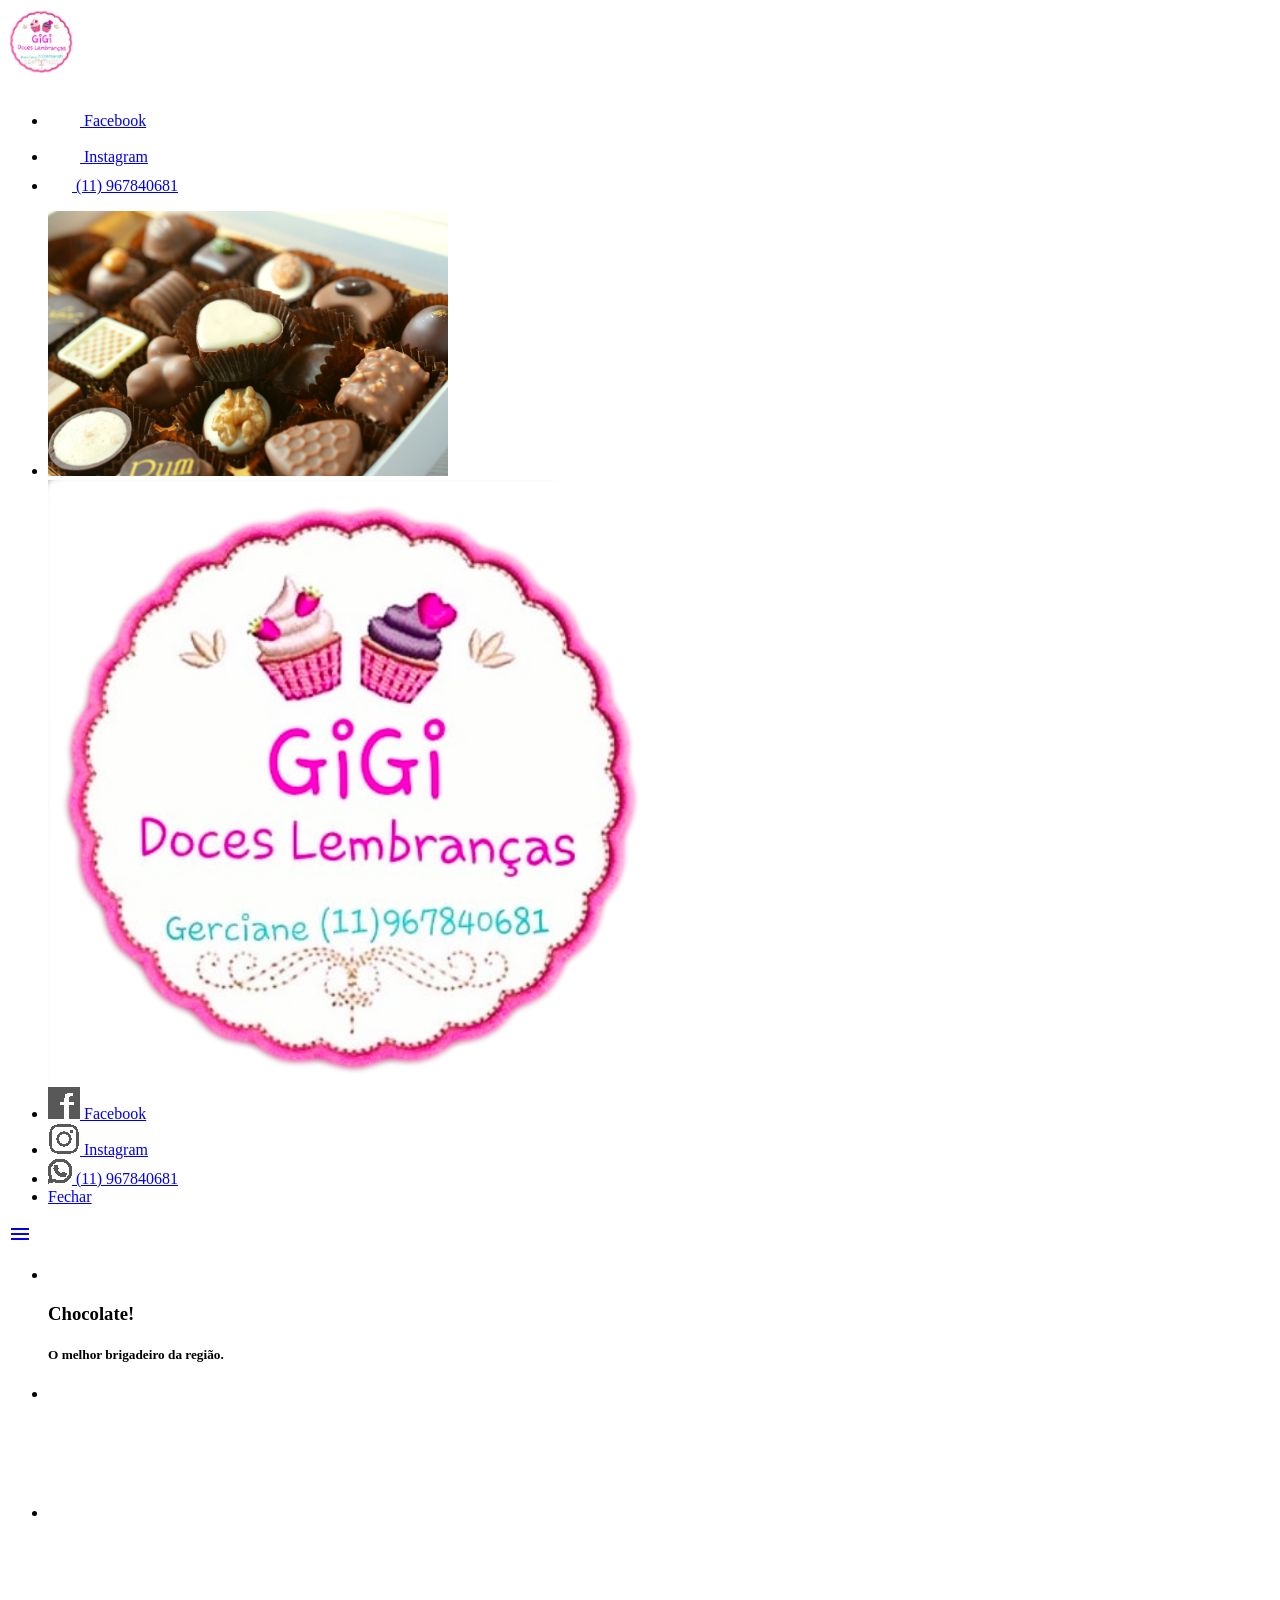
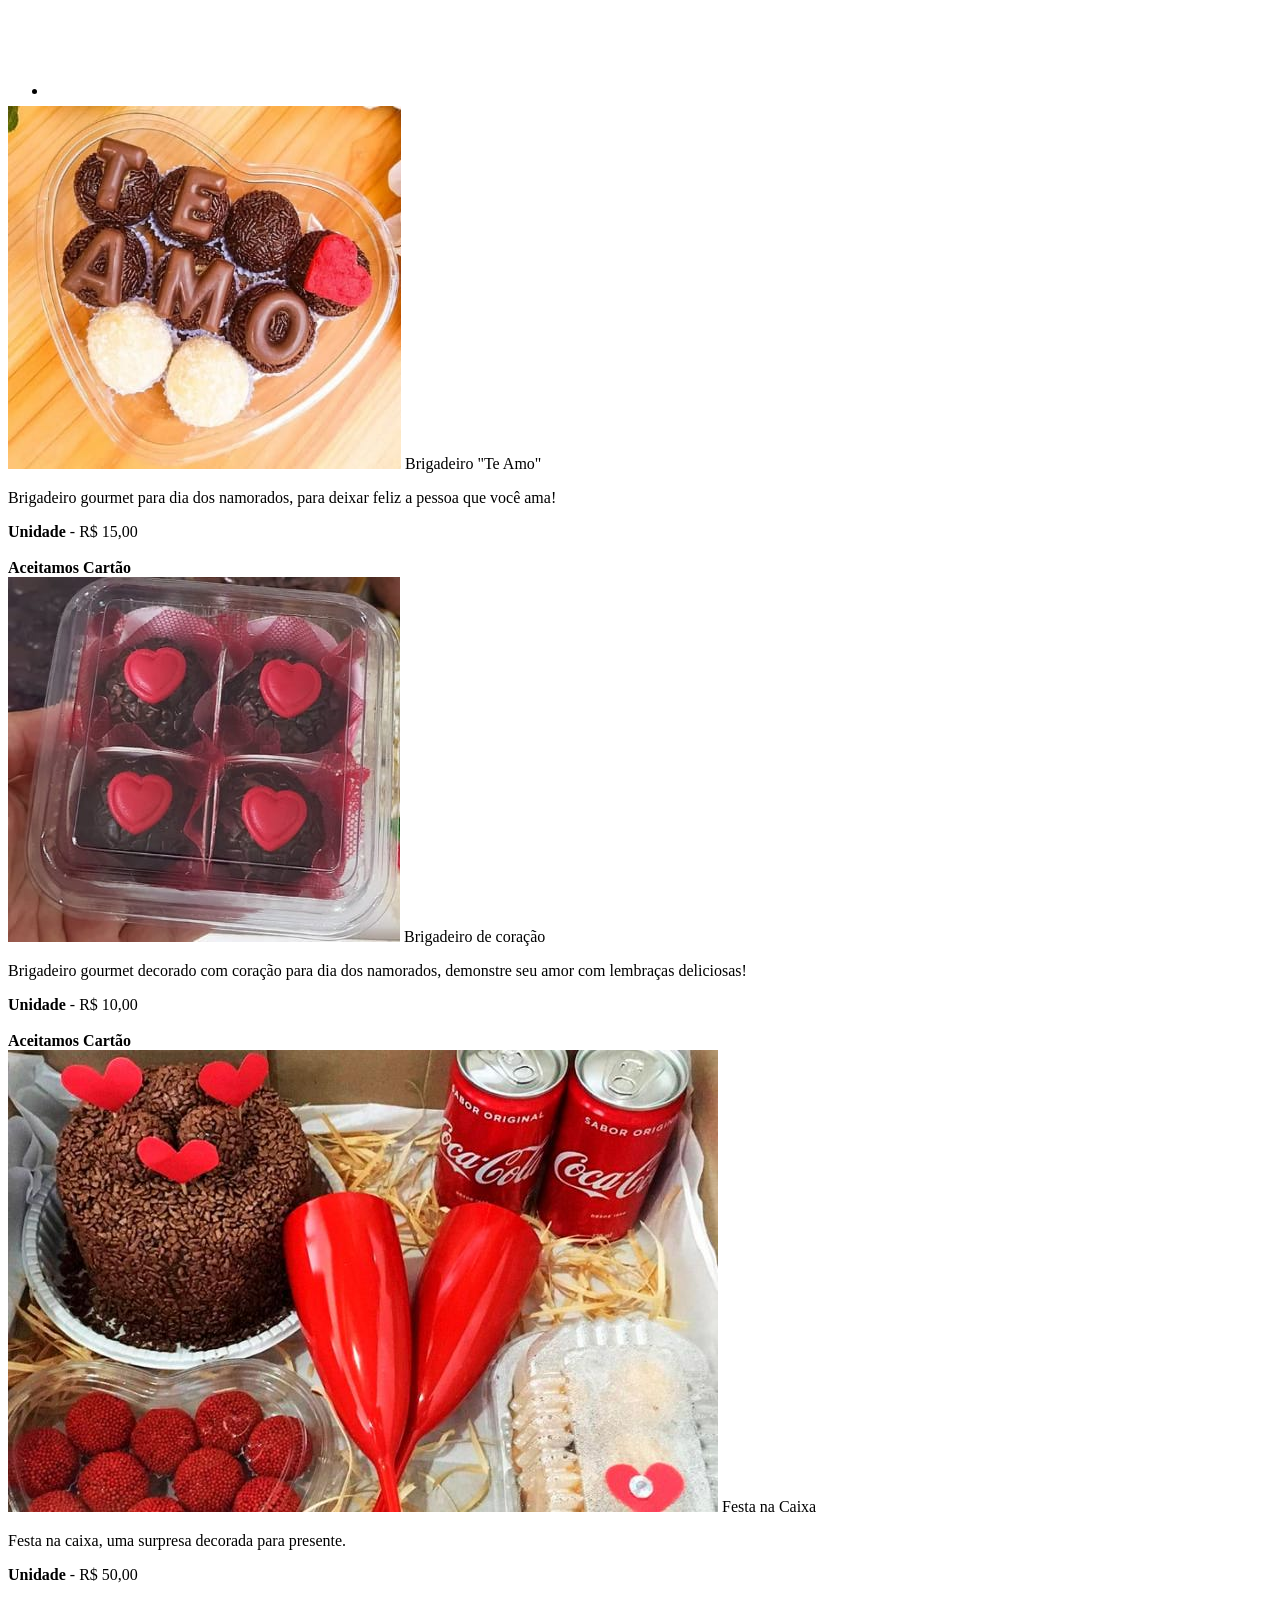
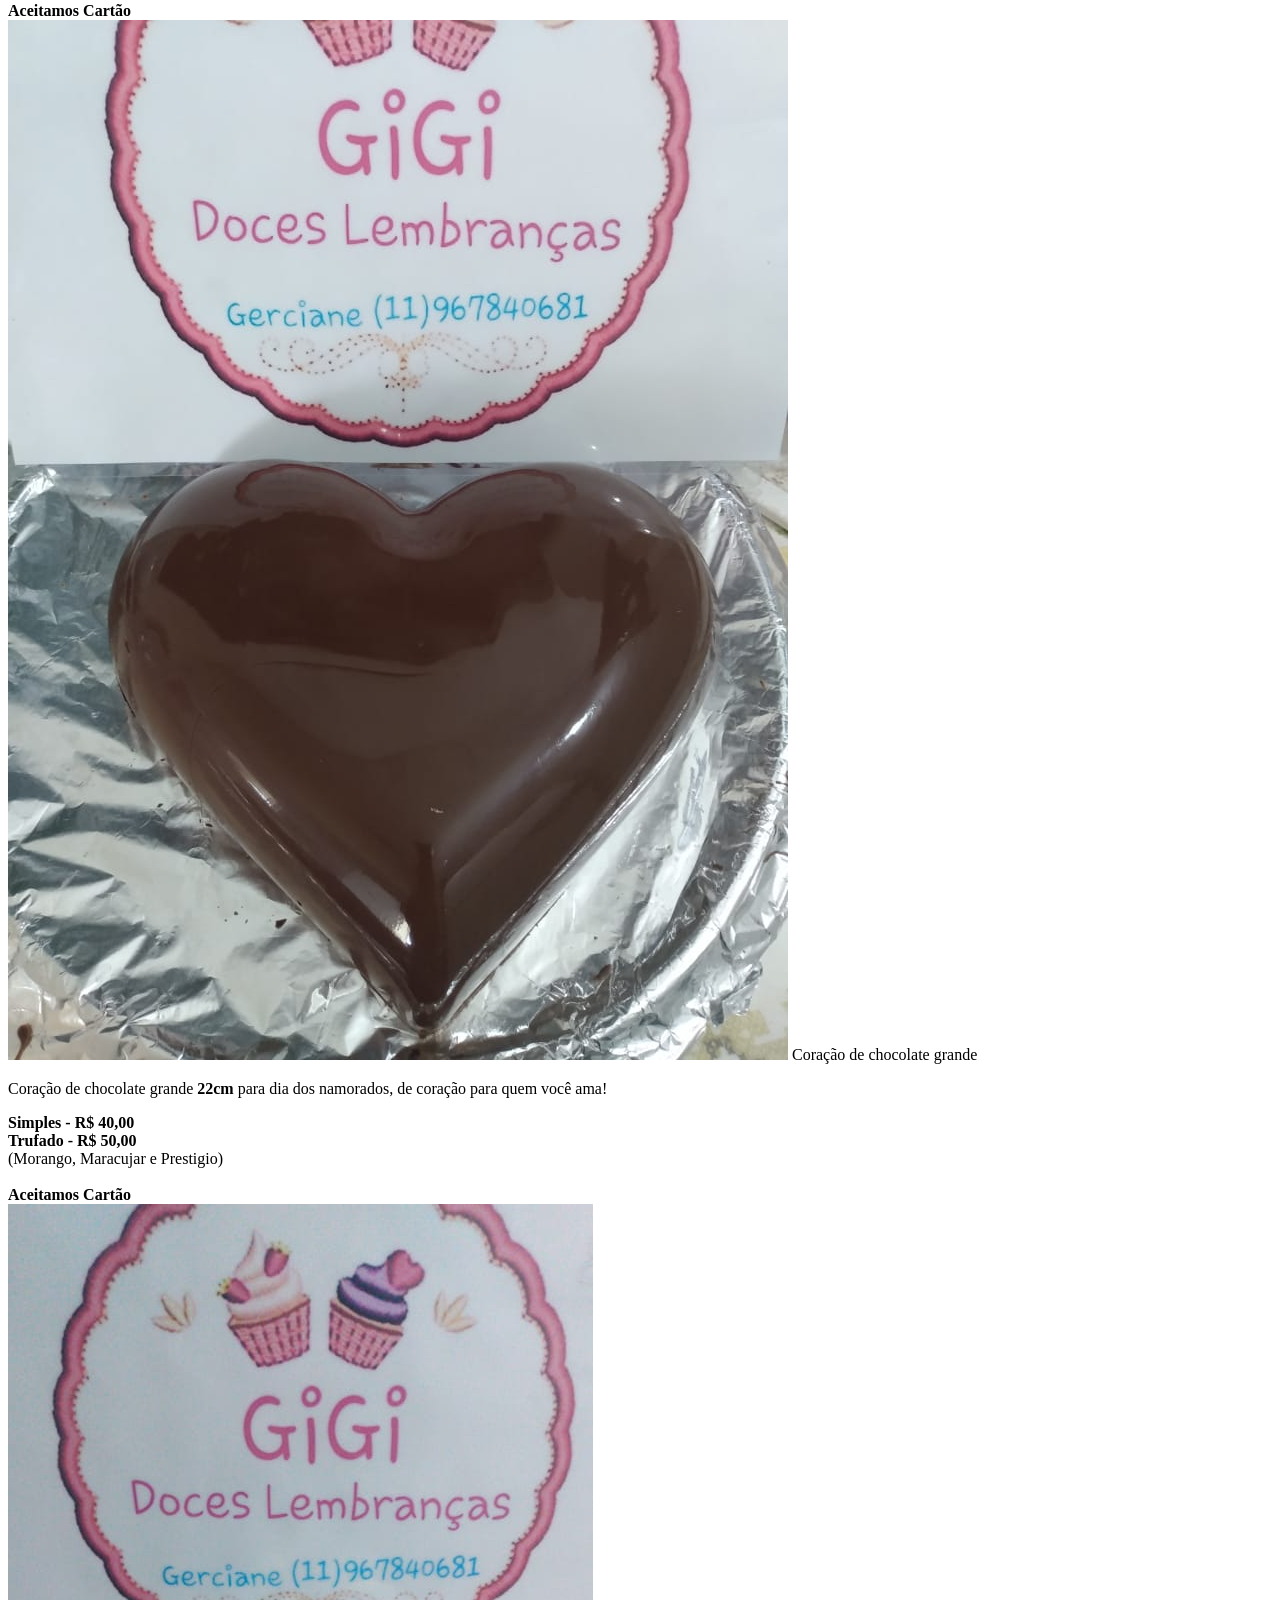
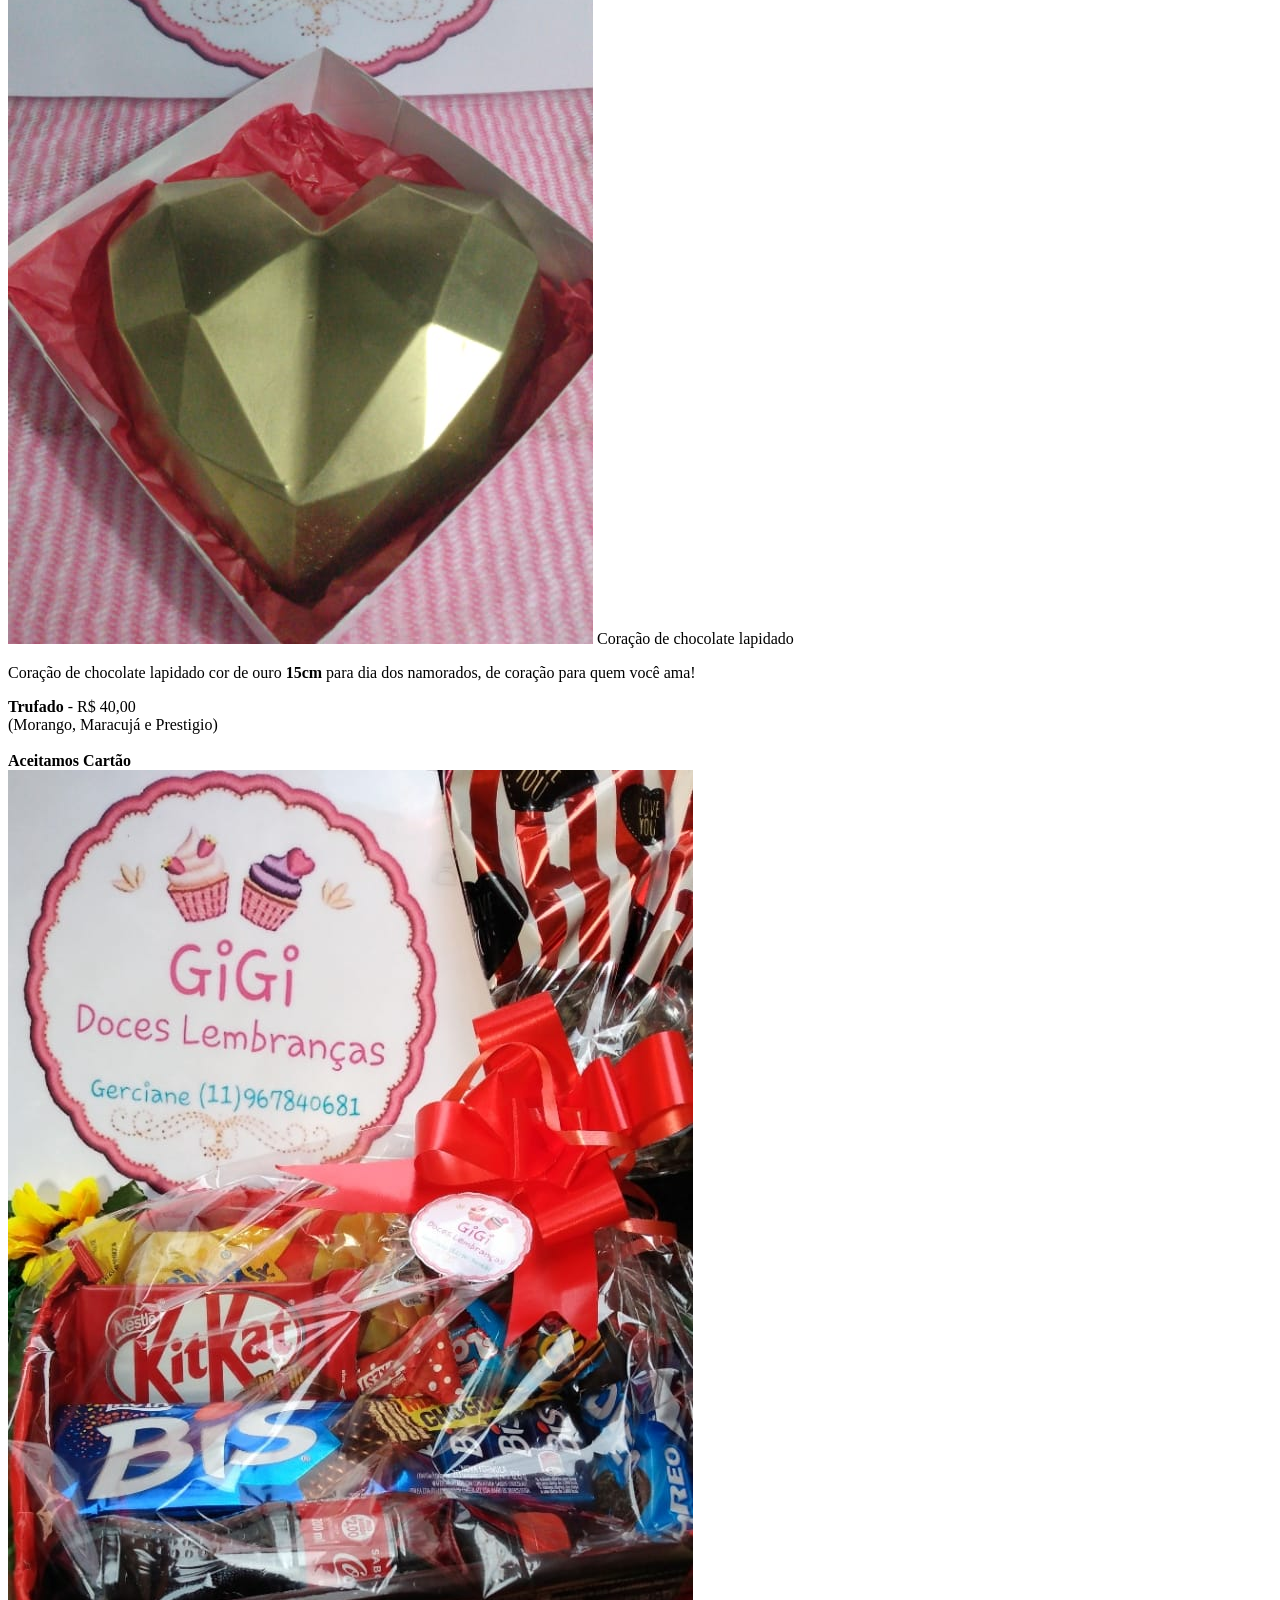
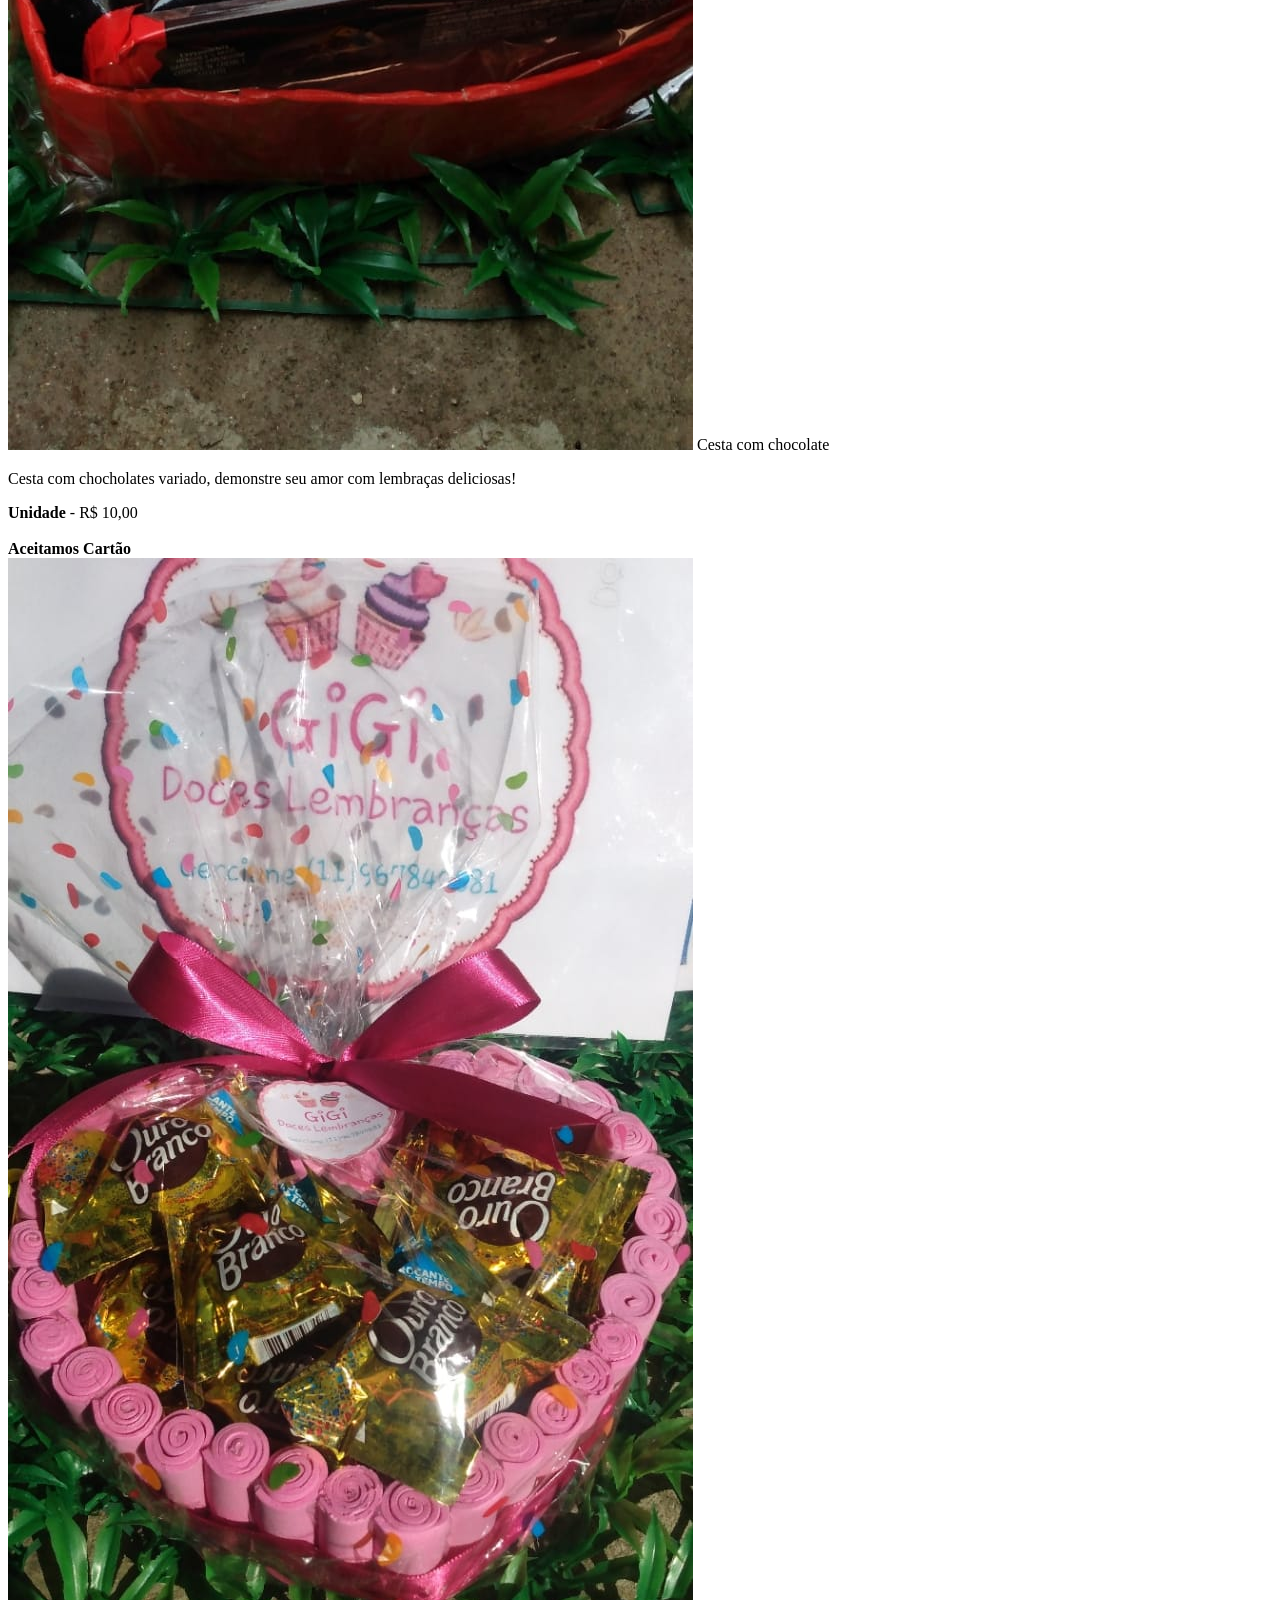
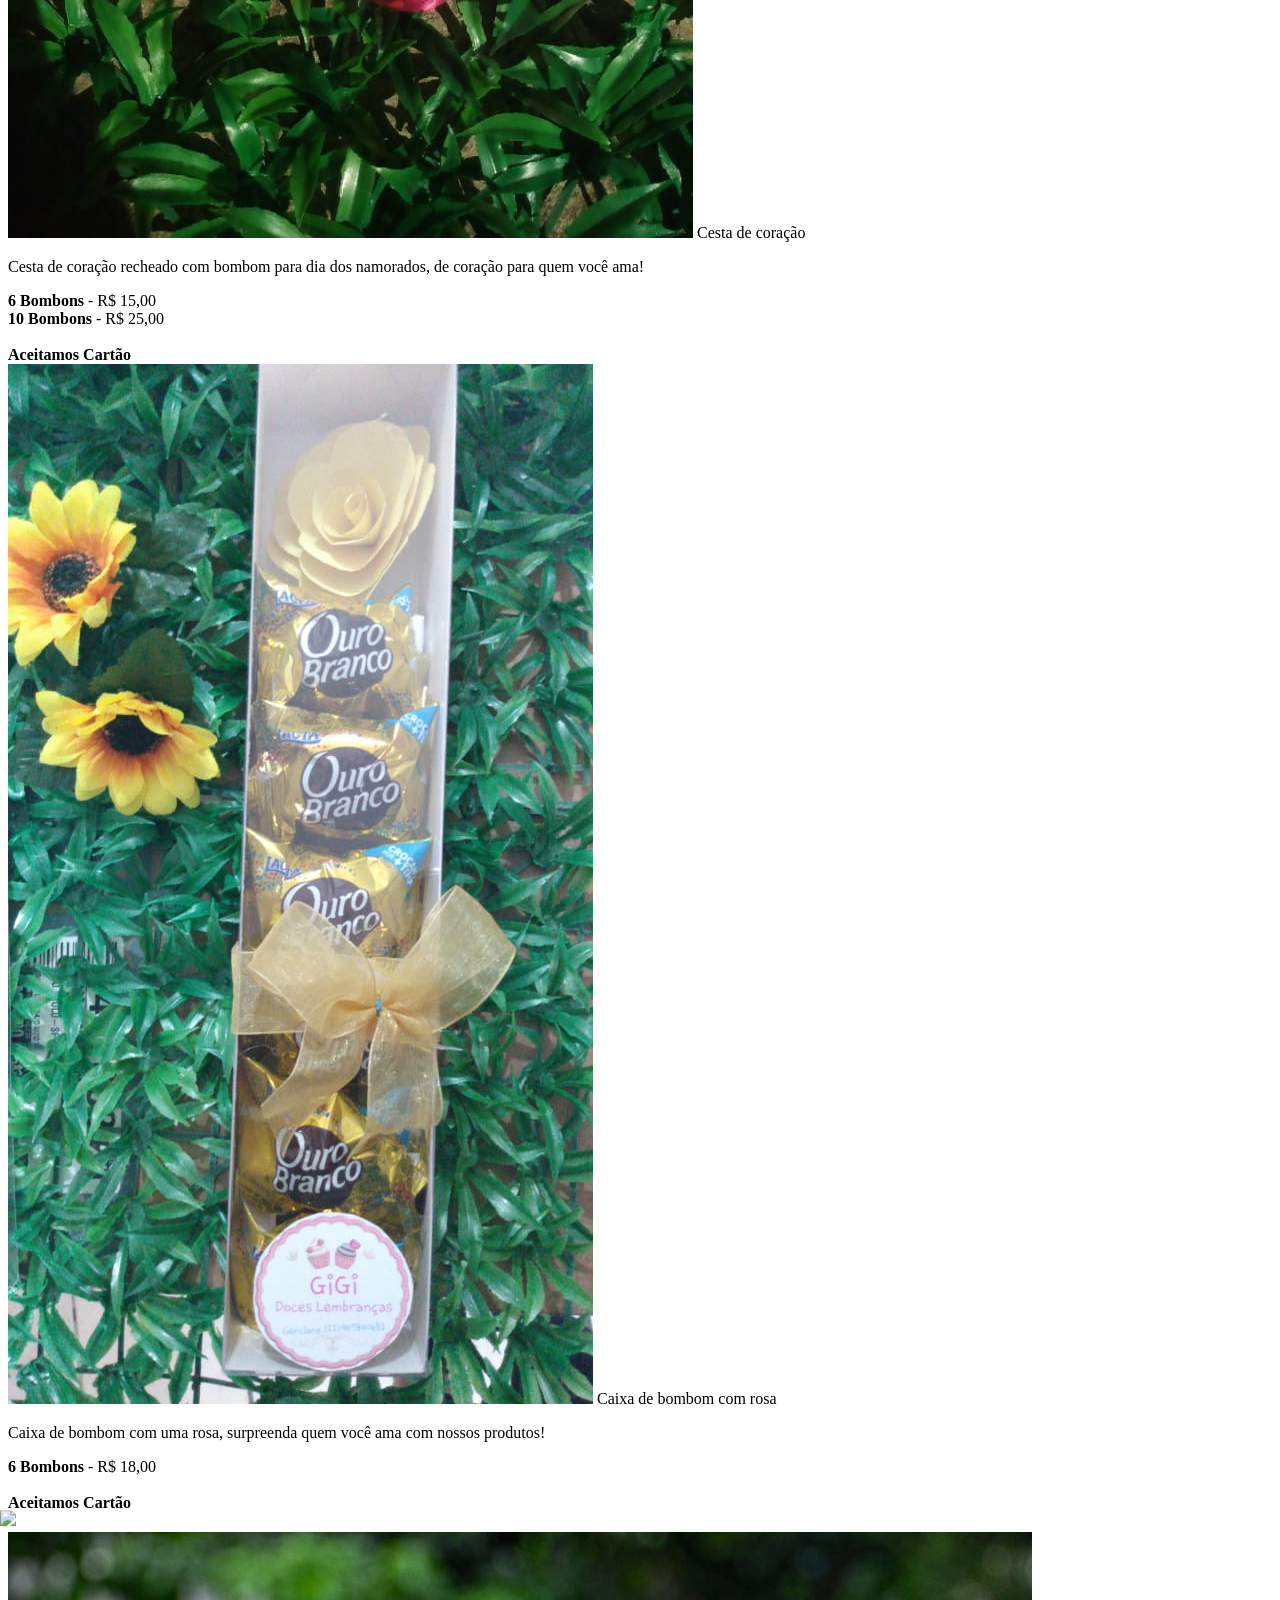
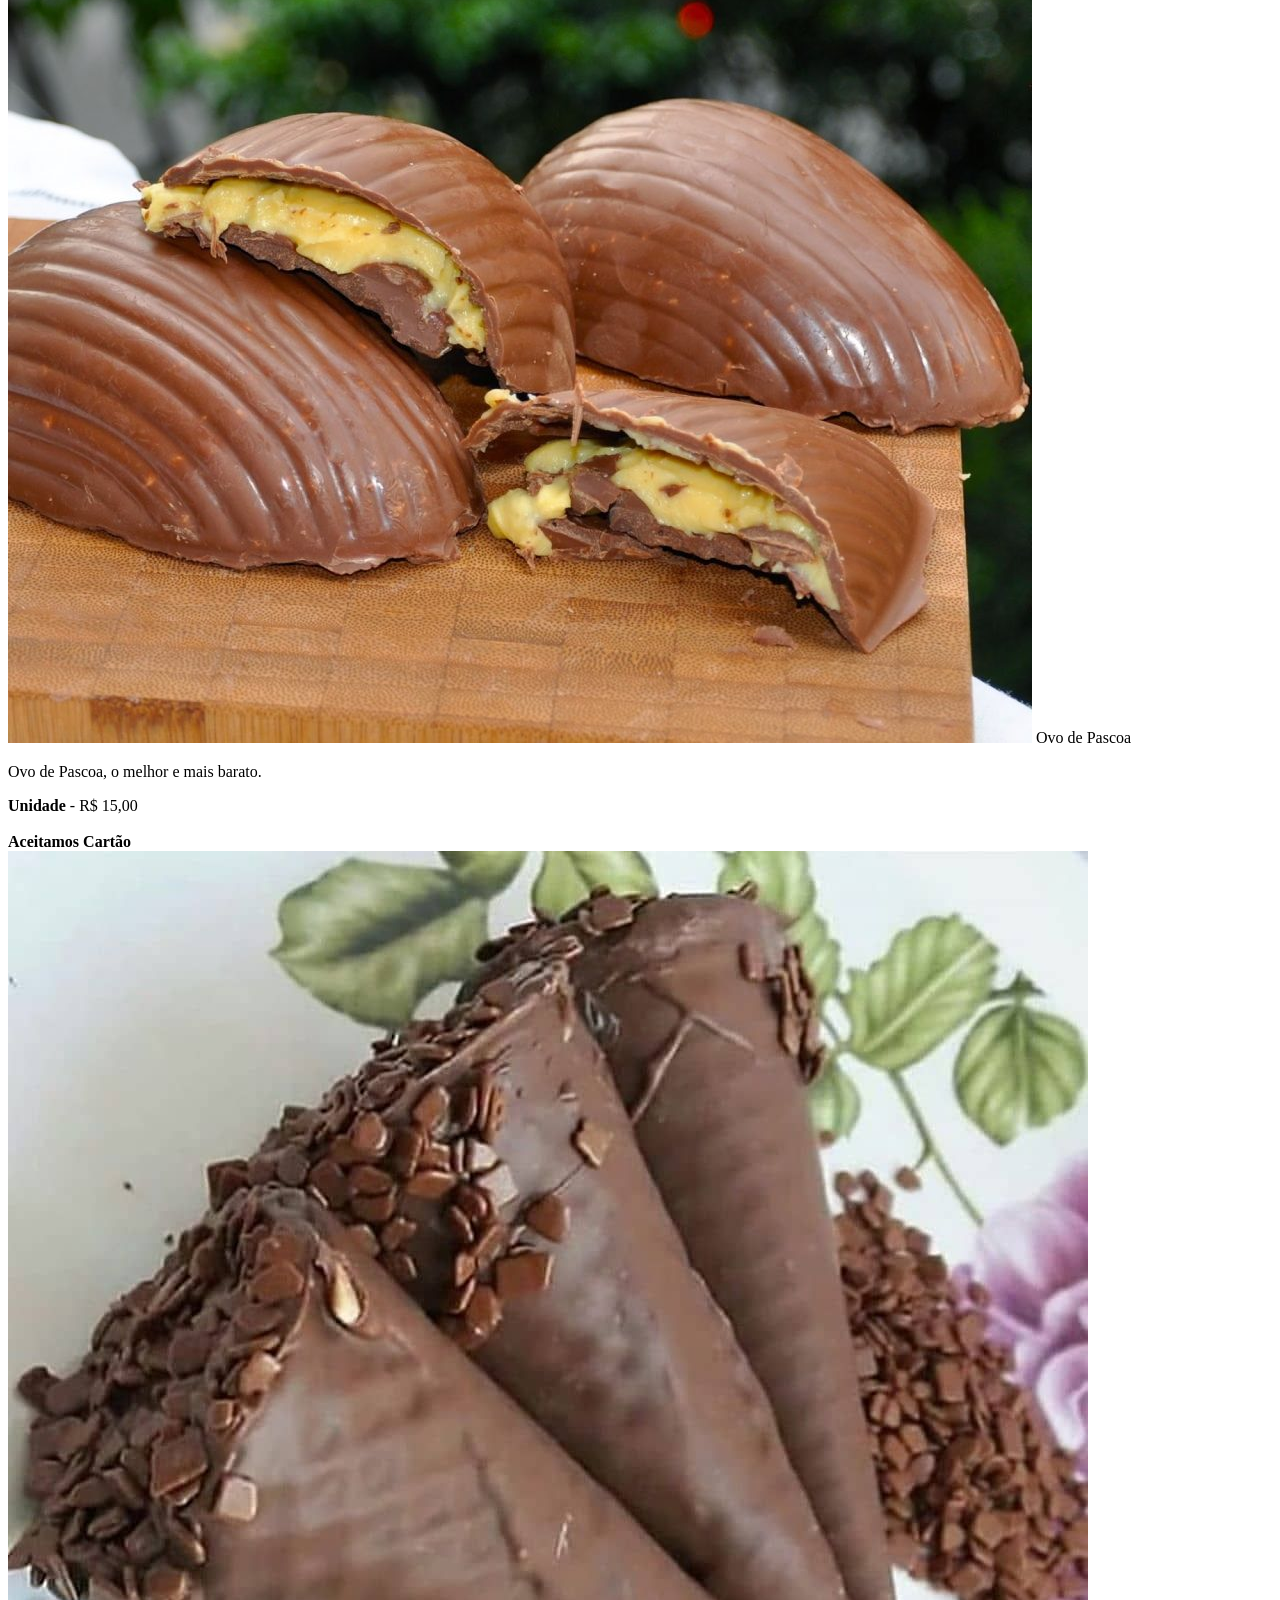
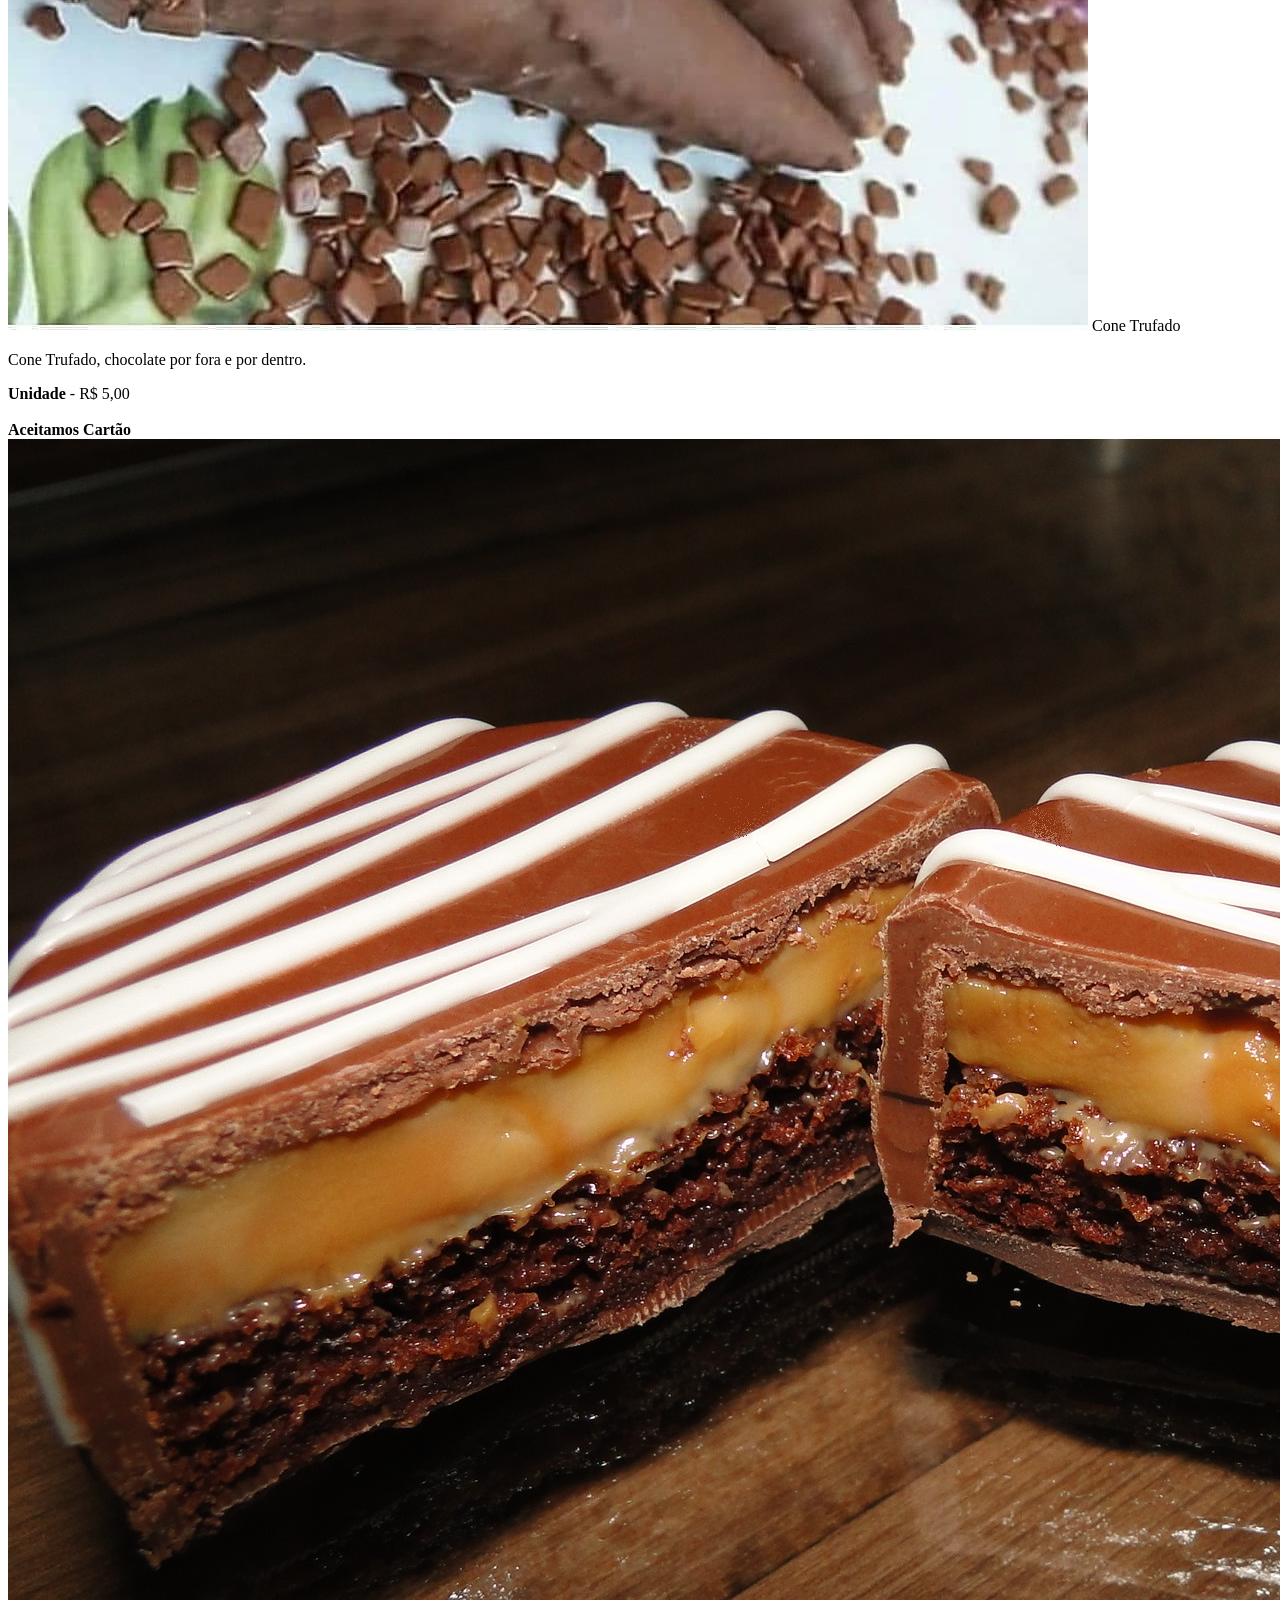
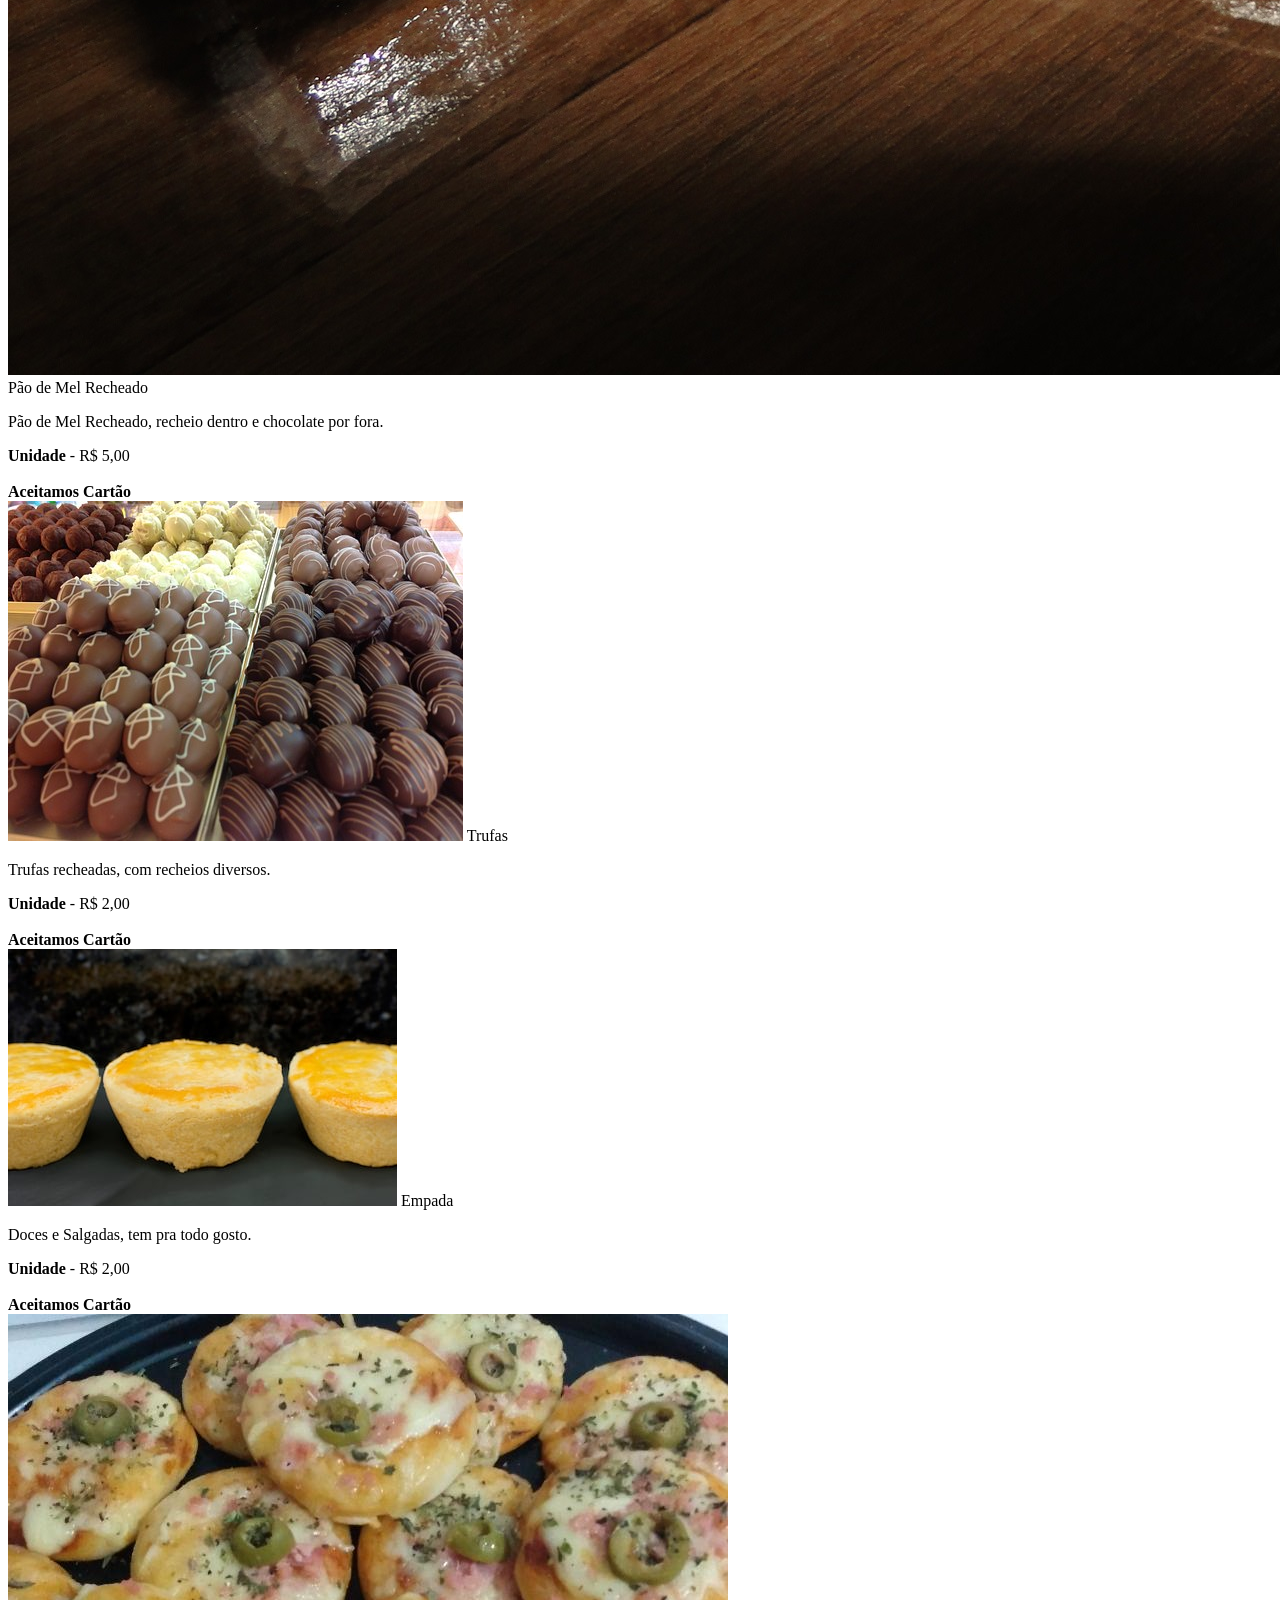
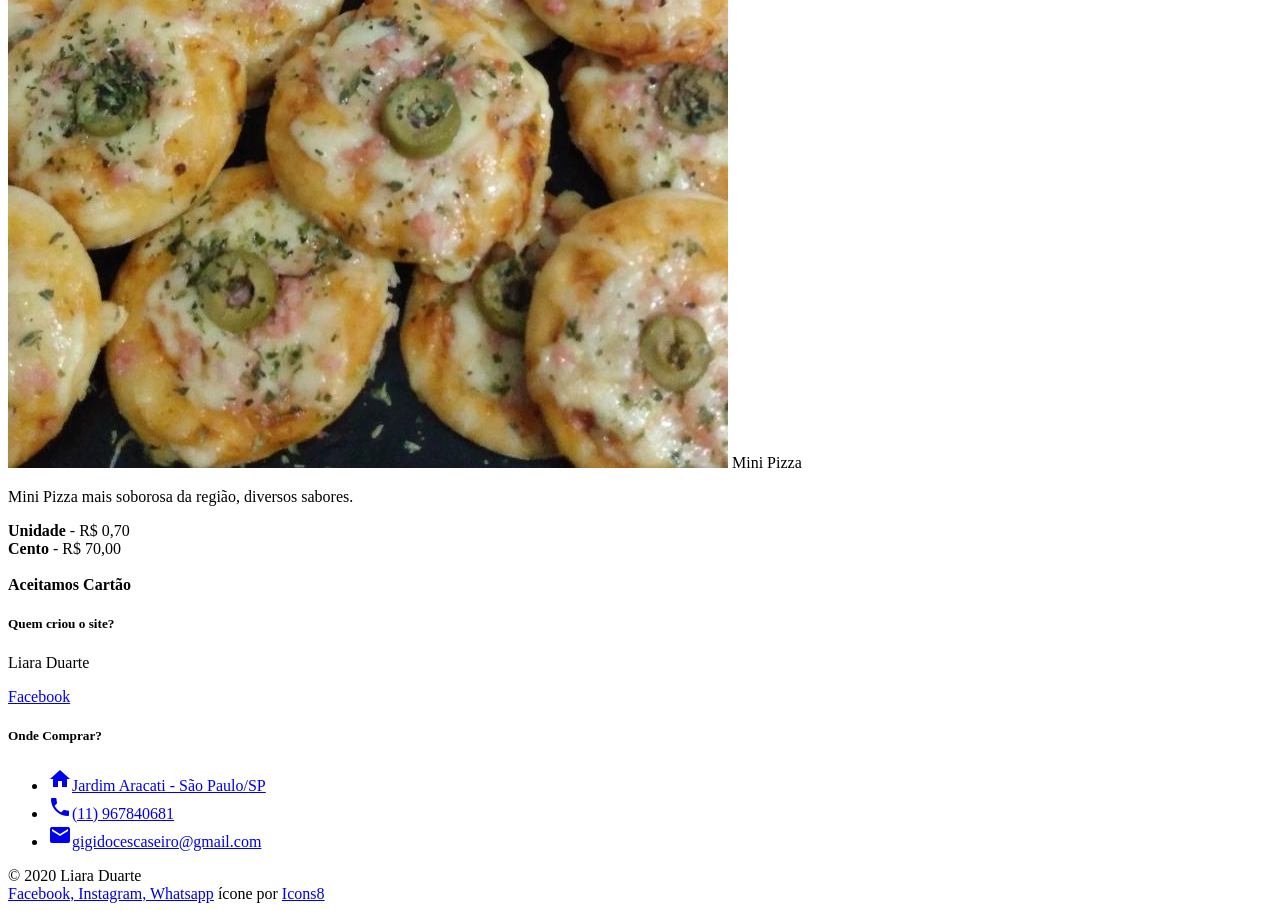
==== index.html @ 1323f89b "add index to root directorie" ====
<!DOCTYPE html>
<html lang="en">

<head>
    <meta charset="UTF-8">
    <title>Inicio</title>
    <!--Import Google Icon Font-->
    <link href="https://fonts.googleapis.com/icon?family=Material+Icons" rel="stylesheet">
    <link rel="stylesheet" href="../materialize/css/materialize.min.css">
    <link rel="icon" type="imagem/png" href="../images/icons/favicon.ico" />
    <script src="../materialize/js/jquery-3.4.1.min.js"></script>
    <!--Let browser know website is optimized for mobile-->
    <meta name="viewport" content="width=device-width, initial-scale=1.0" />
</head>

<body>
    <main>
        <!-- navbar -->
        <nav>
            <div class="nav-wrapper pink lighten-3">
                <a href="index.html" class="brand-logo"><img class="circle" width="65"
                        src="../images/icons/logo.png"></a>

                <ul id="nav-mobile" class="right hide-on-med-and-down">
                    <li>
                        <a href="https://www.facebook.com/gerciane.pereira.315"><img
                                src="../images/icons/facebook-32.png" alt="facebook"> Facebook</a>
                    </li>
                    <li>
                        <a href="https://www.instagram.com/genegreiros/"><img src="../images/icons/instagram-32.png"
                                alt="instagram"> Instagram</a>
                    </li>
                    <li>
                        <a href="https://web.whatsapp.com/"><img src="../images/icons/whatsapp-32.png" alt="whatsapp">
                            (11)
                            967840681</a>
                    </li>
                </ul>
                <!-- sidenav -->
                <ul id="slide-out" class="sidenav">
                    <li>
                        <div class="user-view">
                            <div class="background">
                                <img class="materialboxed" width="400" src="../images/menu/side-nav-back.jpg">
                            </div>
                            <a href="index.html"><img class="circle" src="../images/icons/logo.png"></a>
                        </div>
                    </li>
                    <li>
                        <a href="https://www.facebook.com/gerciane.pereira.315"><img
                                src="../images/icons/facebook-gray-32.png" alt="facebook"> Facebook</a>
                    </li>
                    <li>
                        <a href="https://www.instagram.com/genegreiros/"><img
                                src="../images/icons/instagram-gray-32.png" alt="instagram"> Instagram</a>
                    </li>
                    <li>
                        <a href="https://web.whatsapp.com/"><img src="../images/icons/whatsapp-gray-32.png"
                                alt="whatsapp"> (11)
                            967840681</a>
                    </li>
                    <li><a id="bottomDiv" class="sidenav-close white-text pink lighten-3" href="index.html">Fechar</a>
                    </li>
                </ul>
                <div id="shmenulinks" class="nav nav-pills collapse">
                    <a href="#" data-target="slide-out" class="sidenav-trigger"><i class="material-icons">menu</i></a>
                </div>
            </div>
        </nav>

        <!-- slider -->
        <div class="slider">
            <ul class="slides">
                <li>
                    <img
                        src="https://www.rimaq.com.br/blog/wp-content/uploads/2018/02/173679-5-dicas-para-vender-doces-e-conseguir-uma-grana-extra.jpg">
                    <div class="caption center-align">
                        <h3 class="shadow lighten grey-text text-lighten-3">Chocolate!</h3>
                        <h5 class="shadow lighten grey-text text-lighten-3">O melhor brigadeiro da região.</h5>
                    </div>
                </li>

                <li>
                    <img src="https://c.pxhere.com/images/11/e2/6df9f6045ce14c3c714481250ebb-1567163.jpg!d">
                    <div class="caption left-align">
                        <h3 class="shadow lighten grey-text text-lighten-3">Mais Chocolate</h3>
                        <h5 class="shadow lighten grey-text text-lighten-3">Cone trufado vários recheios.</h5>
                    </div>
                </li>

                <li>
                    <img src="https://pixnio.com/free-images/2019/12/17/2019-12-17-15-14-30-1200x800.jpg">
                    <div class="caption right-align">
                        <h3 class="shadow lighten grey-text text-lighten-3">Chocolate não acaba!</h3>
                        <h5 class="shadow lighten grey-text text-lighten-3">Pirulito de chocolate irresistível.</h5>
                    </div>
                </li>
            </ul>
        </div>

        <!-- divider -->
        <div class="divider"></div>
        <div class="section">
            <div class="row">
                <!-- brigadeiro te amo -->
                <div class="col s12 m7 l3">
                    <div class="card">
                        <div class="card-image">
                            <img src="../images/menu/lembraça-brigadeiro-te-amo.jpeg">
                            <span class="card-title">Brigadeiro "Te Amo"</span>
                        </div>
                        <div class="card-content">
                            <p>Brigadeiro gourmet para dia dos namorados, para deixar feliz a pessoa que você ama!</p>
                        </div>
                        <div class="card-action">
                           <strong> Unidade</strong> - R$ 15,00 <br>
                            <strong class="red-text"><br>Aceitamos Cartão</strong>
                        </div>
                    </div>
                </div>
                
                <!-- brigadeiro coração -->
                <div class="col s12 m7 l3">
                    <div class="card">
                        <div class="card-image">
                            <img src="../images/menu/lembraça-brigadeiro-coracao.jpeg">
                            <span class="card-title">Brigadeiro de coração</span>
                        </div>
                        <div class="card-content">
                            <p>Brigadeiro gourmet decorado com coração para dia dos namorados, demonstre seu amor com
                                lembraças deliciosas!</p>
                        </div>
                        <div class="card-action">
                            <strong>Unidade</strong> - R$ 10,00 <br>
                            <strong class="red-text"><br>Aceitamos Cartão</strong>
                        </div>
                    </div>
                </div>                
                
                <!-- festa na caixa -->
                <div class="col s12 m7 l3">
                    <div class="card">
                        <div class="card-image">
                            <img src="../images/menu/festa na caixa.jpeg">
                            <span class="card-title">Festa na Caixa</span>
                        </div>
                        <div class="card-content">
                            <p>Festa na caixa, uma surpresa decorada para presente.</p>
                        </div>
                        <div class="card-action">
                        <strong> Unidade</strong> - R$ 50,00 <br>
                            <strong class="red-text"><br>Aceitamos Cartão</strong>
                        </div>
                    </div>
                </div>

                <!-- coração chocolate grande -->
                <div class="col s12 m7 l3">
                    <div class="card">
                        <div class="card-image">
                            <img src="../images/menu/coracao-chocolate.jpeg">
                            <span class="card-title">Coração de chocolate grande</span>
                        </div>
                        <div class="card-content">
                            <p>Coração de chocolate grande <strong>22cm</strong> para dia dos namorados, de coração para
                                quem você ama!</p>
                        </div>
                        <div class="card-action">
                            <strong> Simples - R$ 40,00 </strong><br>
                            <strong> Trufado - R$ 50,00 </strong><br>
                            (Morango, Maracujar e Prestigio)<br>
                            <strong class="red-text"><br>Aceitamos Cartão</strong>
                        </div>
                    </div>
                </div>

                <!-- coração lapidado -->
                <div class="col s12 m7 l3">
                    <div class="card">
                        <div class="card-image">
                            <img src="../images/menu/coracao-lapidado.jpeg">
                            <span class="card-title">Coração de chocolate lapidado</span>
                        </div>
                        <div class="card-content">
                            <p>Coração de chocolate lapidado cor de ouro <strong>15cm</strong> para dia dos namorados,
                                de coração para quem você ama!</p>
                        </div>
                        <div class="card-action">
                            <strong>Trufado</strong> - R$ 40,00 <br>
                            (Morango, Maracujá e Prestigio)<br>
                            <strong  class="red-text"><br>Aceitamos Cartão</strong>
                        </div>
                    </div>
                </div>            
                       
                <!-- Cesta com bombom-->
                <div class="col s12 m7 l3">
                    <div class="card">
                        <div class="card-image">
                            <img src="../images/menu/cesta.jpeg">
                            <span class="card-title">Cesta com chocolate</span>
                        </div>
                        <div class="card-content">
                            <p>Cesta com chocholates variado, demonstre seu amor com lembraças deliciosas!</p>
                        </div>
                        <div class="card-action">
                           <strong>Unidade</strong> - R$ 10,00 <br>
                            <strong class="red-text"><br>Aceitamos Cartão</strong>
                        </div>
                    </div>
                </div>

                 <!-- cesta coração -->
                 <div class="col s12 m7 l3">
                    <div class="card">
                        <div class="card-image">
                            <img src="../images/menu/cesta-coração-recheio-bombom.jpeg">
                            <span class="card-title">Cesta de coração</span>
                        </div>
                        <div class="card-content">
                            <p>Cesta de coração recheado com bombom para dia dos namorados, de coração para quem você ama!</p>
                        </div>
                        <div class="card-action">
                            <strong>6 Bombons</strong> - R$ 15,00 <br>
                            <strong>10 Bombons</strong> - R$ 25,00 <br>
                            <strong class="red-text"><br>Aceitamos Cartão</strong>
                        </div>
                    </div>
                </div>

                 <!-- caixa bombom -->
                 <div class="col s12 m7 l3">
                    <div class="card">
                        <div class="card-image">
                            <img src="../images/menu/caixinha-oito-bombom.jpeg">
                            <span class="card-title">Caixa de bombom com rosa</span>
                        </div>
                        <div class="card-content">
                            <p>Caixa de bombom com uma rosa, surpreenda quem você ama com nossos produtos!</p>
                        </div>
                        <div class="card-action">
                            <strong>6 Bombons</strong> - R$ 18,00 <br>                            
                            <strong class="red-text"><br>Aceitamos Cartão</strong>
                        </div>
                    </div>
                </div>

            </div>
        </div>

        <!-- parallax -->
        <div class="parallax-container">
            <div class="parallax"><img src="https://pixnio.com/free-images/2019/04/26/2019-04-26-08-56-14-1200x800.jpg">
            </div>
        </div>

        <div class="row">
            <!-- ovo de pascoa -->
            <div class="col s12 m7 l3">
                <div class="card">
                    <div class="card-image">
                        <img src="../images/menu/ovo.jpg">
                        <span class="card-title">Ovo de Pascoa</span>
                    </div>
                    <div class="card-content">
                        <p>Ovo de Pascoa, o melhor e mais barato.</p>
                    </div>
                    <div class="card-action">
                        <strong>Unidade</strong> - R$ 15,00 <br>
                        <strong class="red-text"><br>Aceitamos Cartão</strong>
                    </div>
                </div>
            </div>

            <!-- cone trufado -->
            <div class="col s12 m7 l3">
                <div class="card">
                    <div class="card-image">
                        <img src="../images/menu/cone.jpg">
                        <span class="card-title">Cone Trufado</span>
                    </div>
                    <div class="card-content">
                        <p>Cone Trufado, chocolate por fora e por dentro.</p>
                    </div>
                    <div class="card-action">
                        <strong>Unidade</strong> - R$ 5,00 <br>
                        <strong class="red-text"><br>Aceitamos Cartão</strong>
                    </div>
                </div>
            </div>

            <!-- pão de mel -->
            <div class="col s12 m7 l3">
                <div class="card">
                    <div class="card-image">
                        <img src="../images/menu/pao-de-mel.jpg">
                        <span class="card-title">Pão de Mel Recheado</span>
                    </div>
                    <div class="card-content">
                        <p>Pão de Mel Recheado, recheio dentro e chocolate por fora.</p>
                    </div>
                    <div class="card-action">
                        <strong>Unidade</strong> - R$ 5,00 <br>
                        <strong class="red-text"><br>Aceitamos Cartão</strong>
                    </div>
                </div>
            </div>

            <!-- trufas -->
            <div class="col s12 m7 l3">
                <div class="card">
                    <div class="card-image">
                        <img src="../images/menu/trufa.jpg">
                        <span class="card-title">Trufas</span>
                    </div>
                    <div class="card-content">
                        <p>Trufas recheadas, com recheios diversos.</p>
                    </div>
                    <div class="card-action">
                        <strong>Unidade</strong> - R$ 2,00 <br>
                        <strong class="red-text"><br>Aceitamos Cartão</strong>
                    </div>
                </div>
            </div>

            <!-- empada -->
            <div class="col s12 m7 l3">
                <div class="card">
                    <div class="card-image">
                        <img src="../images/menu/empada.jpg">
                        <span class="card-title">Empada</span>
                    </div>
                    <div class="card-content">
                        <p>Doces e Salgadas, tem pra todo gosto.</p>
                    </div>
                    <div class="card-action">
                        <strong>Unidade</strong> - R$ 2,00 <br>
                        <strong class="red-text"><br>Aceitamos Cartão</strong>
                    </div>
                </div>
            </div>

            <!-- mini-pizza -->
            <div class="col s12 m7 l3">
                <div class="card">
                    <div class="card-image">
                        <img src="../images/menu/mini-pizza.jpeg">
                        <span class="card-title">Mini Pizza</span>
                    </div>
                    <div class="card-content">
                        <p>Mini Pizza mais soborosa da região, diversos sabores.</p>
                    </div>
                    <div class="card-action">
                        <strong>Unidade</strong> - R$ 0,70 <br>
                        <strong>Cento</strong> - R$ 70,00 <br>
                        <strong class="red-text"><br>Aceitamos Cartão</strong>
                    </div>
                </div>
            </div>
        </div>
    </main>

    <!-- footer -->
    <footer class="page-footer pink lighten-3">
        <div class="container">
            <div class="row">
                <div class="col l4 s4">
                    <h5 class="white-text">Quem criou o site?</h5>
                    <p class="grey-text text-lighten-4">Liara Duarte</p>
                    <a class="grey-text text-lighten-3" href="https://www.facebook.com/liara.2.0">Facebook</a>
                </div>

                <div class="col l3 l8 s8">
                    <h5 class="white-text">Onde Comprar?</h5>
                    <ul>
                        <li><a class="grey-text text-lighten-3" href="#!"><i class="tiny material-icons">home</i>Jardim
                                Aracati - São Paulo/SP</a></li>
                        <li><a class="grey-text text-lighten-3" href="#!"><i class="tiny material-icons">call</i>(11)
                                967840681</a></li>
                        <li><a class="grey-text text-lighten-3" href="#!"><i
                                    class="tiny material-icons">email</i>gigidocescaseiro@gmail.com</a></li>
                    </ul>
                </div>
            </div>
        </div>

        <div class="footer-copyright">
            <div class="container center">
                © 2020 Liara Duarte <br>
                <a class="white-text" target="_blank" href="https://icons8.com.br/icons/set/facebook">Facebook,
                    Instagram, Whatsapp</a> ícone
                por <a class="white-text" target="_blank" href="https://icons8.com.br">Icons8</a>
                </ul>

            </div>
        </div>
    </footer>

    <!--JavaScript at end of body for optimized loading-->
    <script src="../materialize/js/materialize.min.js"></script>
    <script src="../js/initialization-effect.js"></script>
</body>

</html>
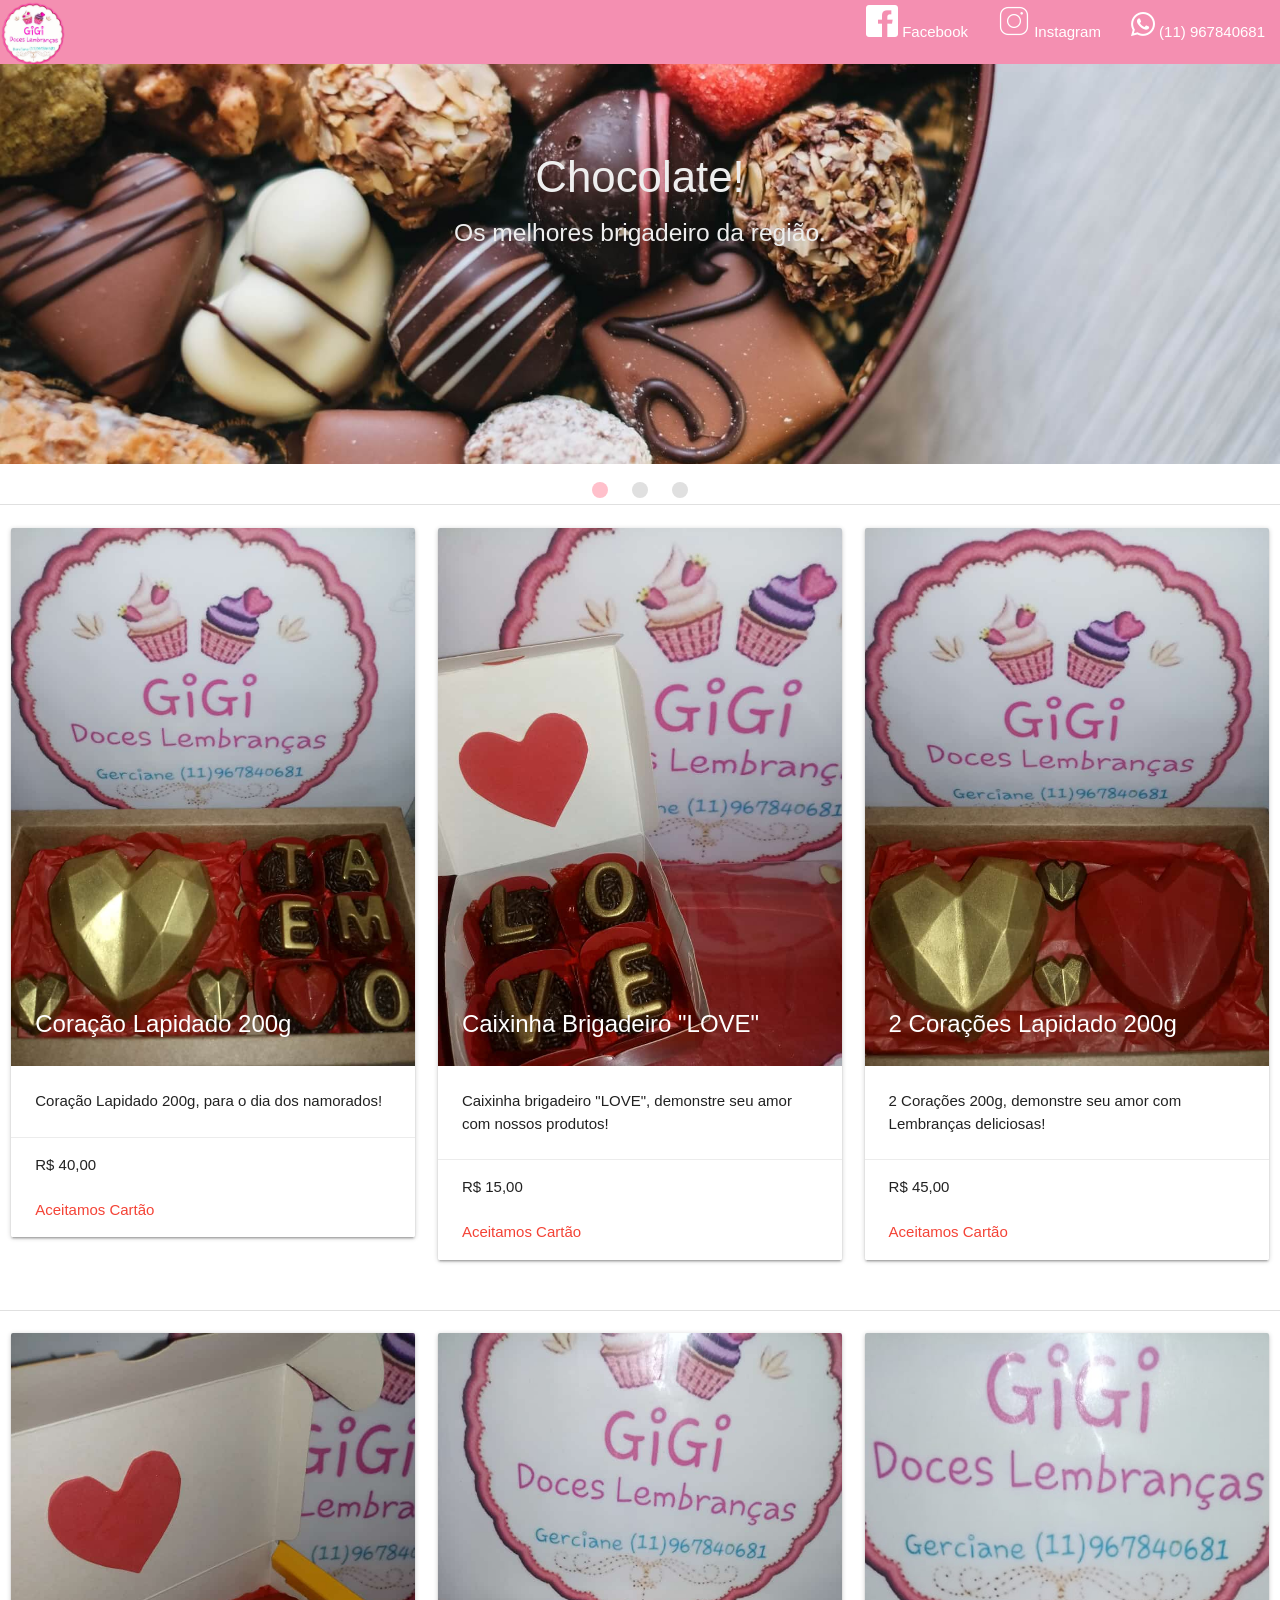
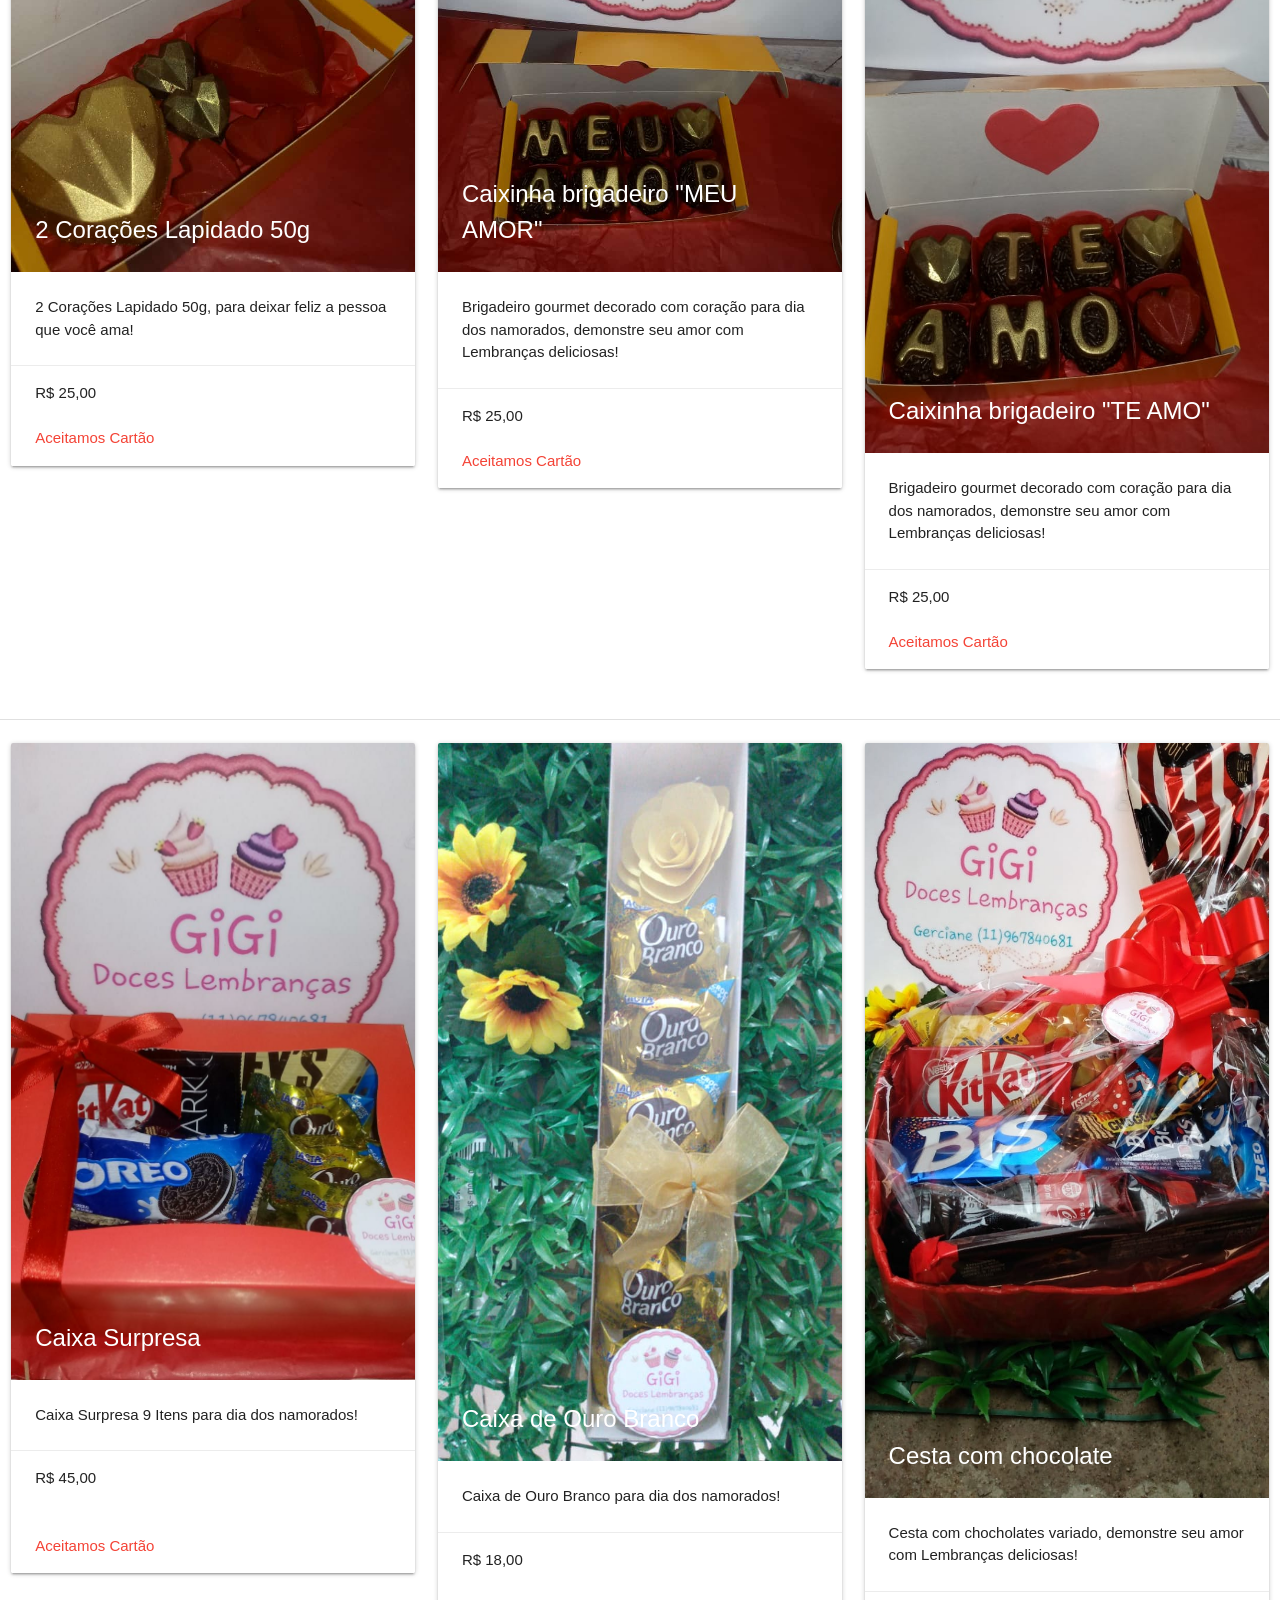
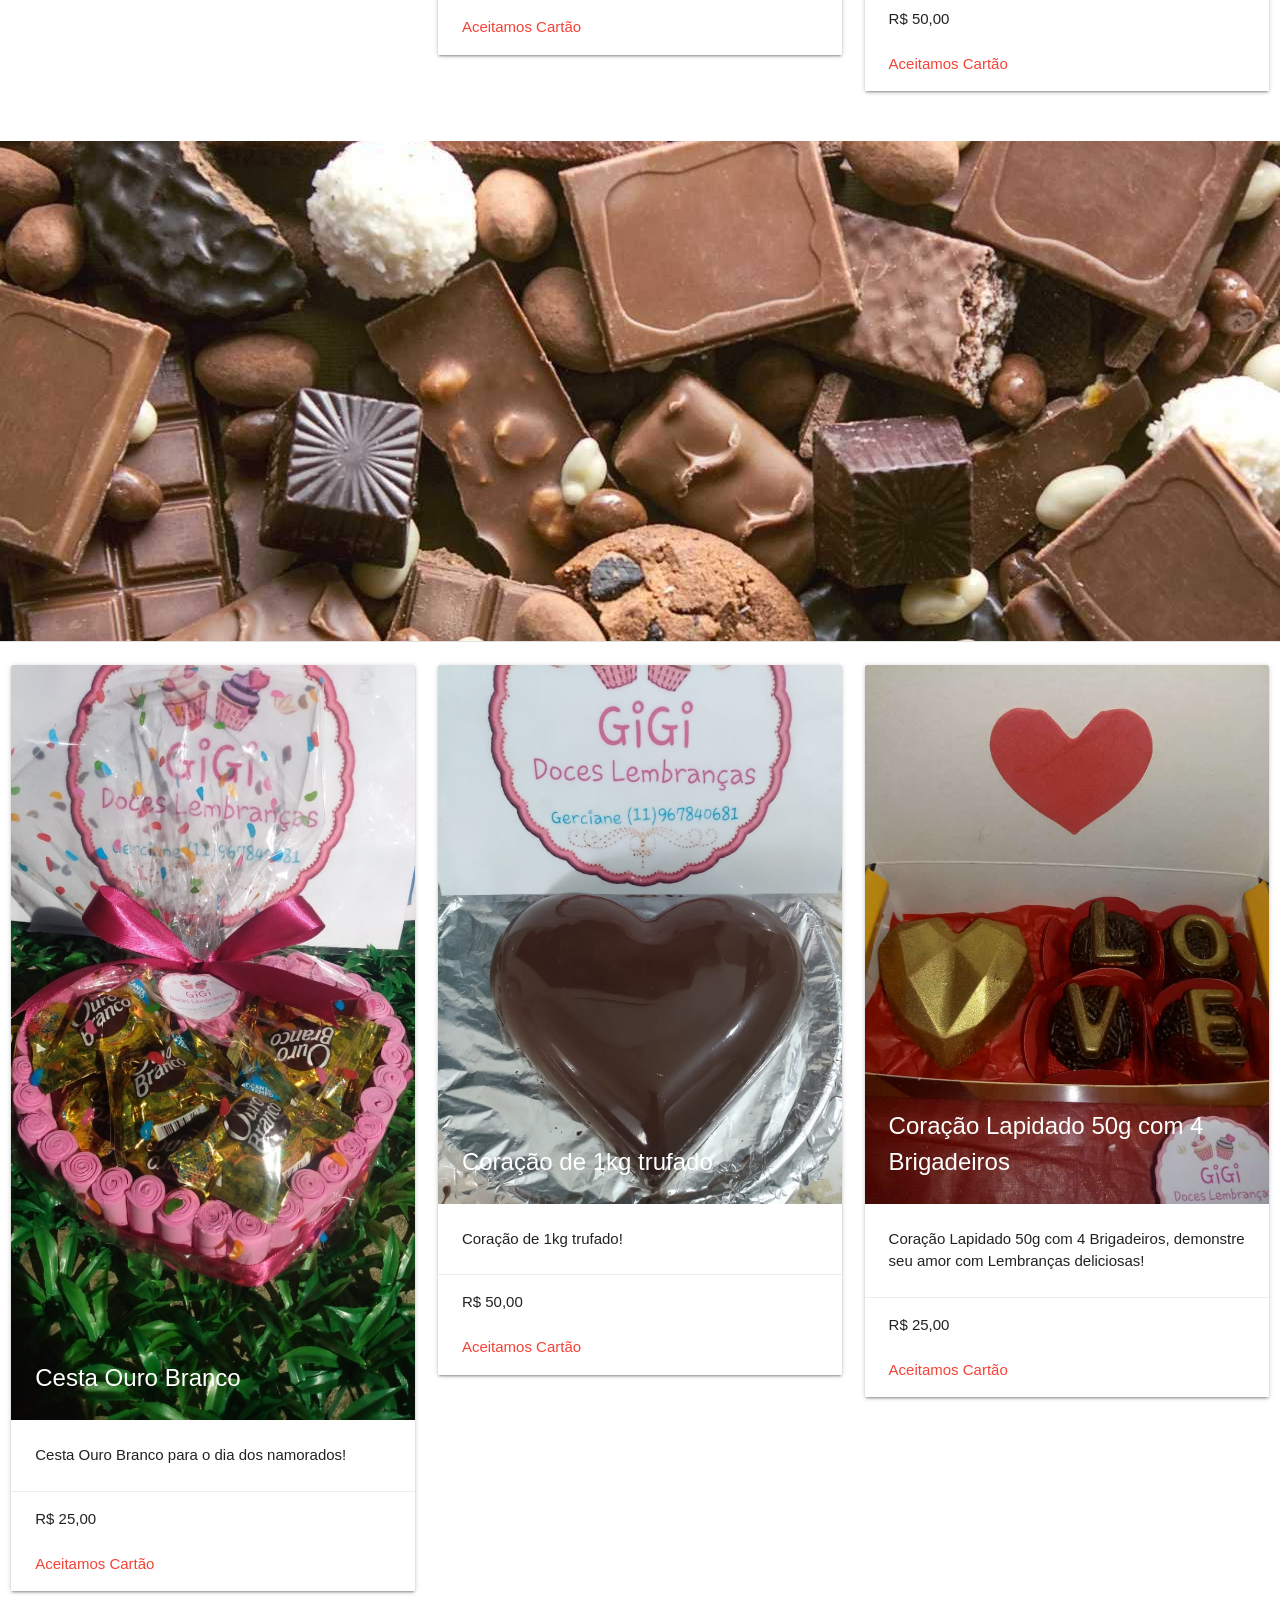
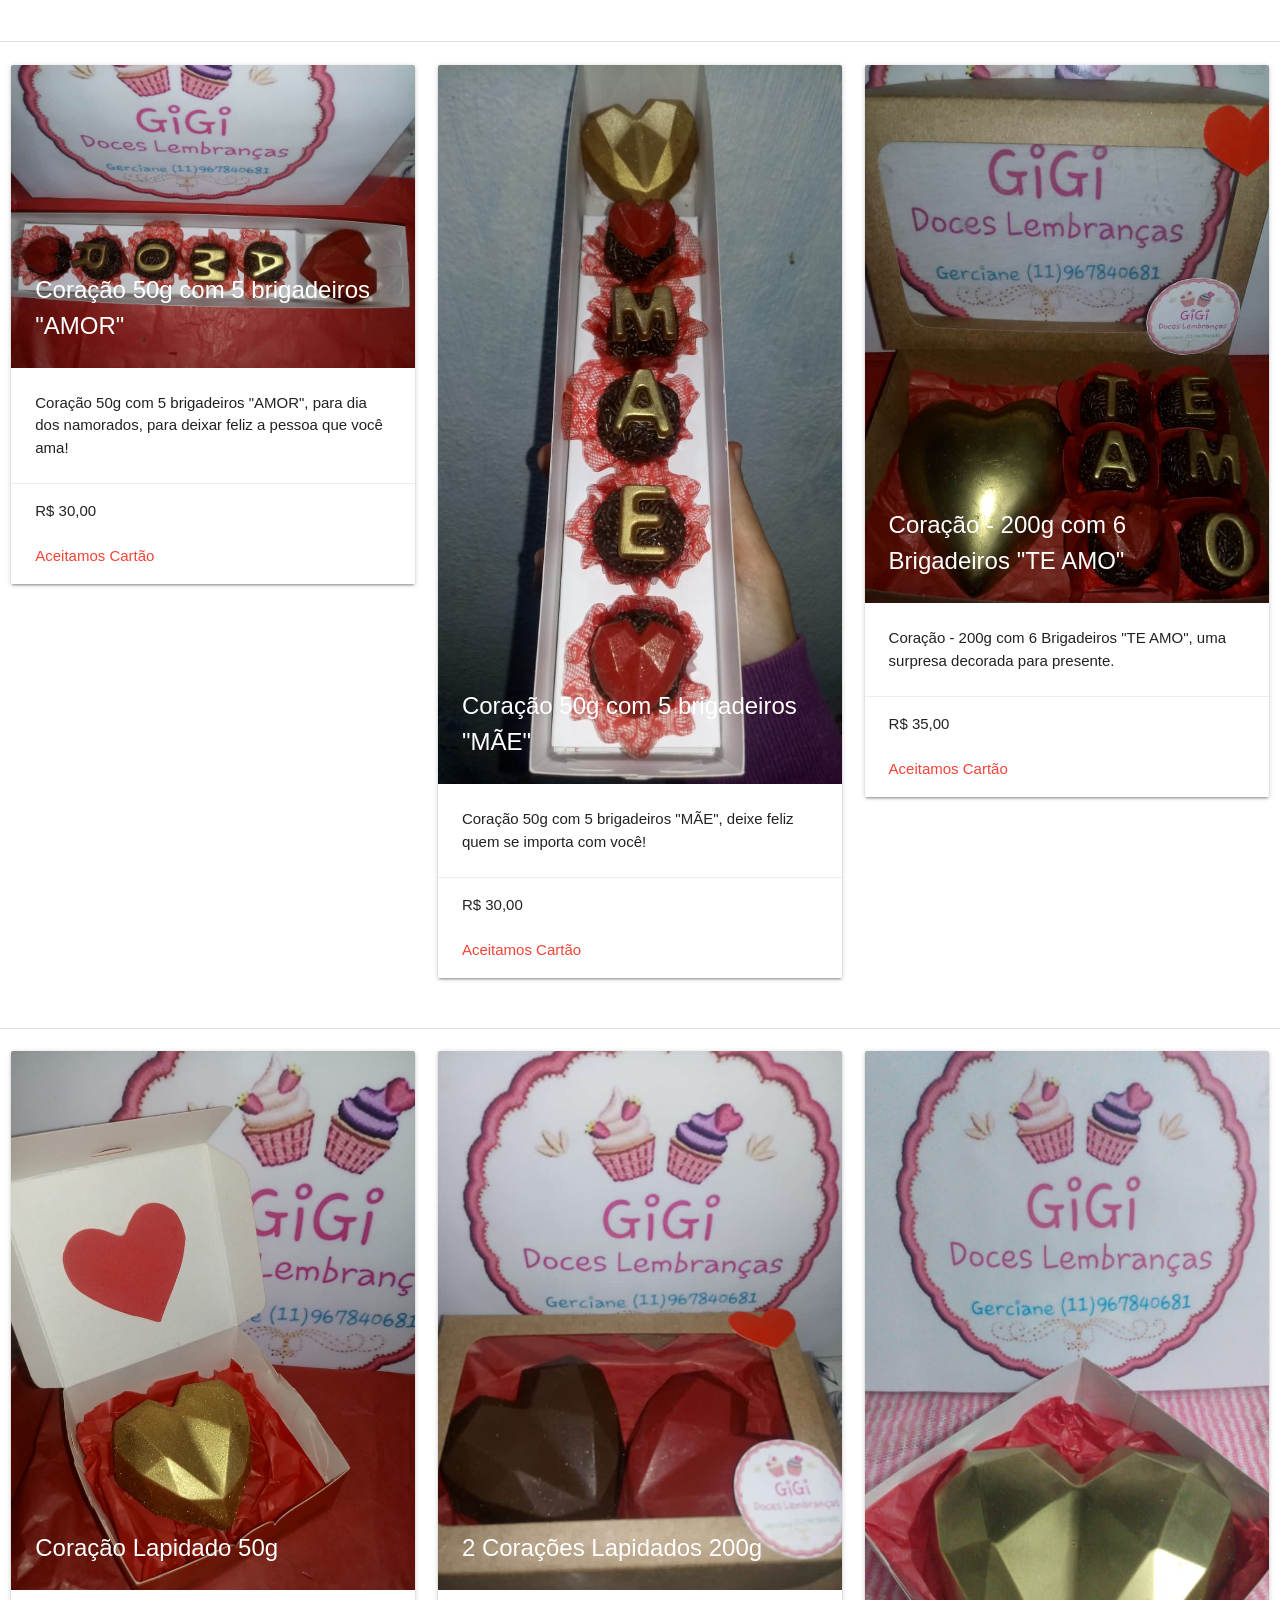
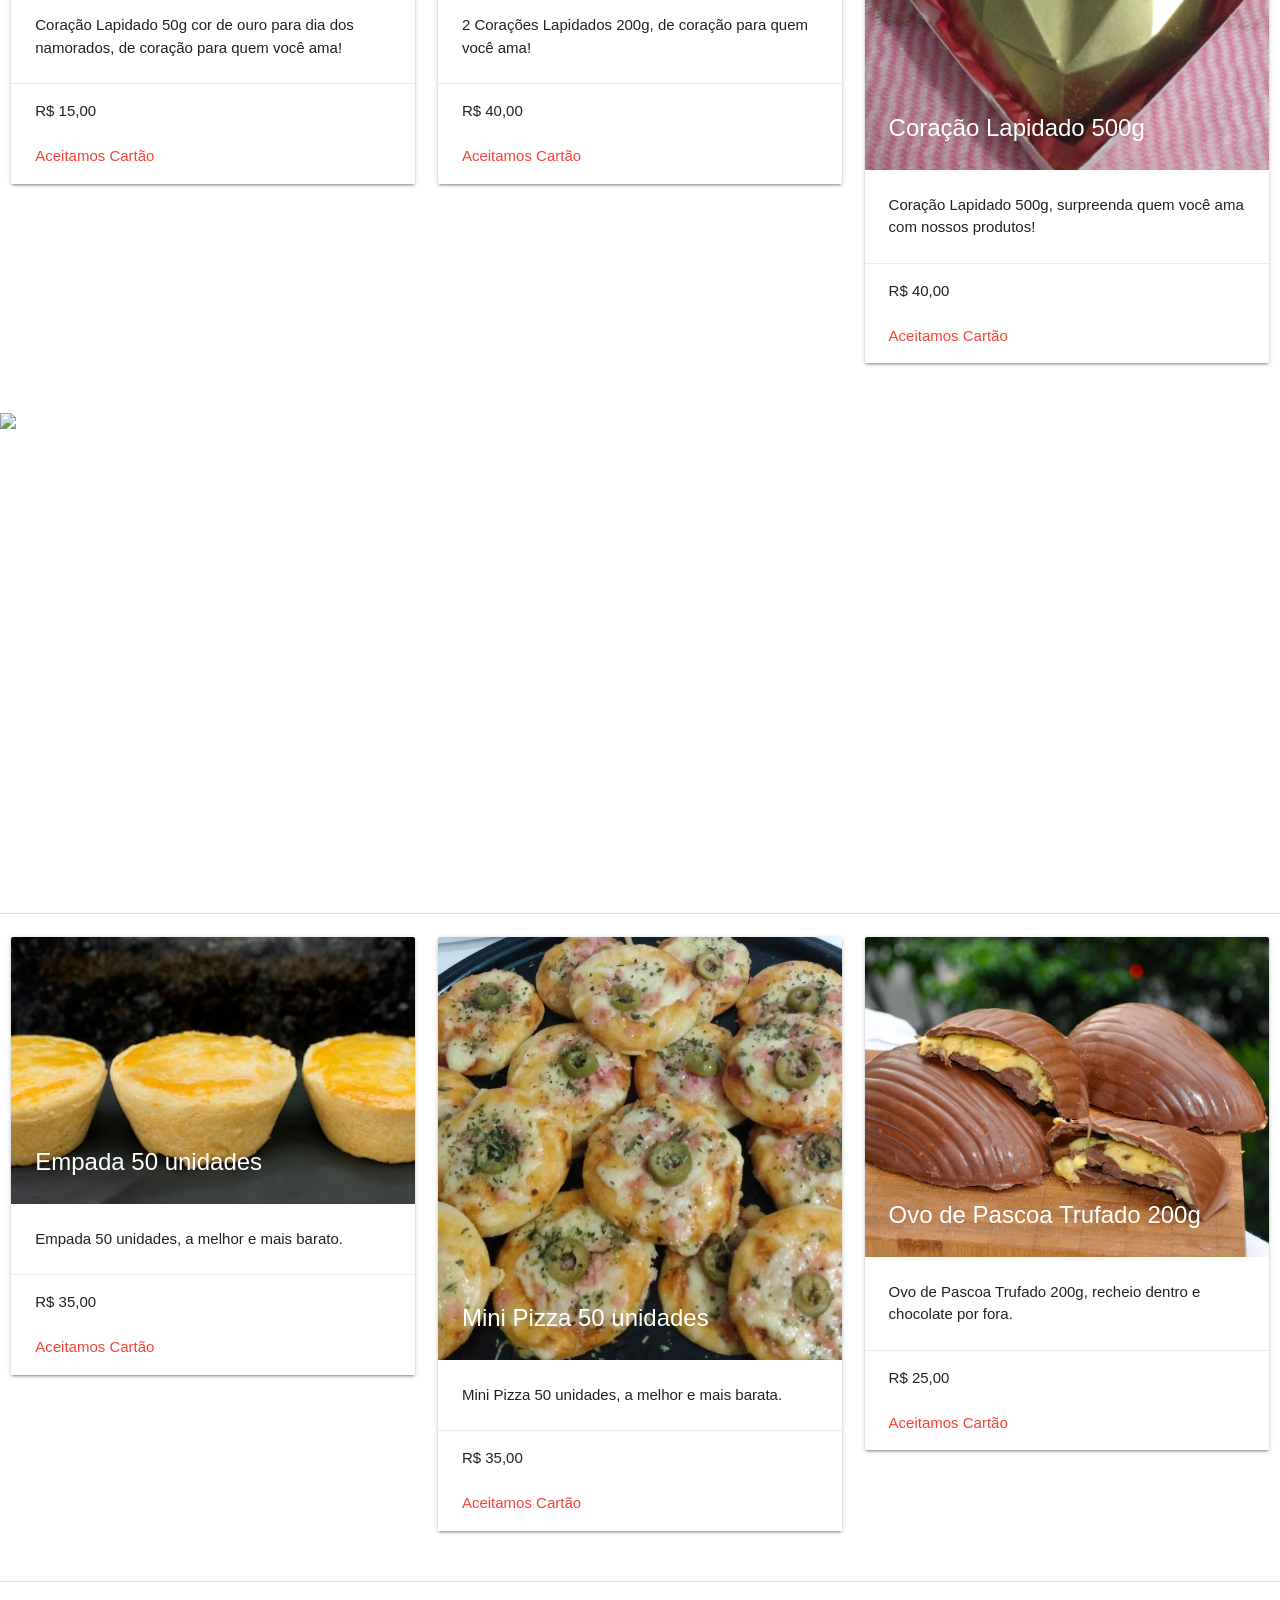
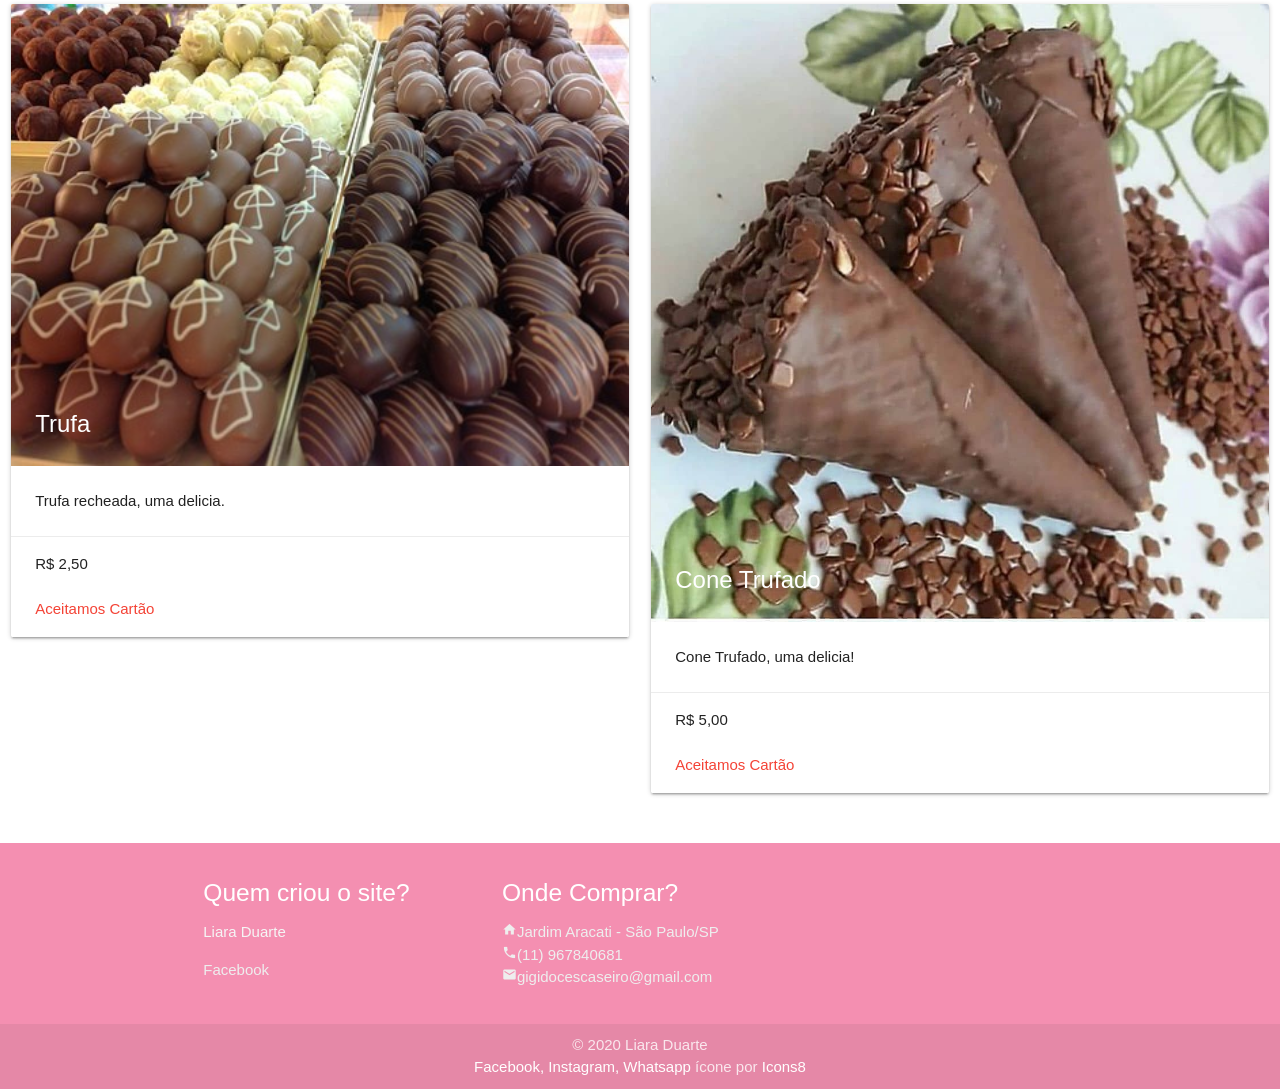
==== commit 84b95872: "Adição de novos produtos" ====
--- a/index.html
+++ b/index.html
@@ -6,9 +6,9 @@
     <title>Inicio</title>
     <!--Import Google Icon Font-->
     <link href="https://fonts.googleapis.com/icon?family=Material+Icons" rel="stylesheet">
-    <link rel="stylesheet" href="../materialize/css/materialize.min.css">
-    <link rel="icon" type="imagem/png" href="../images/icons/favicon.ico" />
-    <script src="../materialize/js/jquery-3.4.1.min.js"></script>
+    <link rel="stylesheet" href="./materialize/css/materialize.min.css">
+    <link rel="icon" type="imagem/png" href="./images/icons/favicon.ico" />
+    <script src="./materialize/js/jquery-3.4.1.min.js"></script>
     <!--Let browser know website is optimized for mobile-->
     <meta name="viewport" content="width=device-width, initial-scale=1.0" />
 </head>
@@ -19,19 +19,19 @@
         <nav>
             <div class="nav-wrapper pink lighten-3">
                 <a href="index.html" class="brand-logo"><img class="circle" width="65"
-                        src="../images/icons/logo.png"></a>
+                        src="./images/icons/logo.png"></a>
 
                 <ul id="nav-mobile" class="right hide-on-med-and-down">
                     <li>
                         <a href="https://www.facebook.com/gerciane.pereira.315"><img
-                                src="../images/icons/facebook-32.png" alt="facebook"> Facebook</a>
+                                src="./images/icons/facebook-32.png" alt="facebook"> Facebook</a>
                     </li>
                     <li>
-                        <a href="https://www.instagram.com/genegreiros/"><img src="../images/icons/instagram-32.png"
+                        <a href="https://www.instagram.com/gigidoceslembrancas"><img src="./images/icons/instagram-32.png"
                                 alt="instagram"> Instagram</a>
                     </li>
                     <li>
-                        <a href="https://web.whatsapp.com/"><img src="../images/icons/whatsapp-32.png" alt="whatsapp">
+                        <a href="https://web.whatsapp.com/"><img src="./images/icons/whatsapp-32.png" alt="whatsapp">
                             (11)
                             967840681</a>
                     </li>
@@ -41,21 +41,21 @@
                     <li>
                         <div class="user-view">
                             <div class="background">
-                                <img class="materialboxed" width="400" src="../images/menu/side-nav-back.jpg">
+                                <img class="materialboxed" width="400" src="./images/menu/side-nav-back.jpg">
                             </div>
-                            <a href="index.html"><img class="circle" src="../images/icons/logo.png"></a>
+                            <a href="index.html"><img class="circle" src="./images/icons/logo.png"></a>
                         </div>
                     </li>
                     <li>
                         <a href="https://www.facebook.com/gerciane.pereira.315"><img
-                                src="../images/icons/facebook-gray-32.png" alt="facebook"> Facebook</a>
+                                src="./images/icons/facebook-gray-32.png" alt="facebook"> Facebook</a>
                     </li>
                     <li>
-                        <a href="https://www.instagram.com/genegreiros/"><img
-                                src="../images/icons/instagram-gray-32.png" alt="instagram"> Instagram</a>
+                        <a href="https://www.instagram.com/gigidoceslembrancas/"><img
+                                src="./images/icons/instagram-gray-32.png" alt="instagram"> Instagram</a>
                     </li>
                     <li>
-                        <a href="https://web.whatsapp.com/"><img src="../images/icons/whatsapp-gray-32.png"
+                        <a href="https://web.whatsapp.com/"><img src="./images/icons/whatsapp-gray-32.png"
                                 alt="whatsapp"> (11)
                             967840681</a>
                     </li>
@@ -72,27 +72,26 @@
         <div class="slider">
             <ul class="slides">
                 <li>
-                    <img
-                        src="https://www.rimaq.com.br/blog/wp-content/uploads/2018/02/173679-5-dicas-para-vender-doces-e-conseguir-uma-grana-extra.jpg">
+                    <img src="/images/carrosel/carrosel-1.jpg">
                     <div class="caption center-align">
                         <h3 class="shadow lighten grey-text text-lighten-3">Chocolate!</h3>
-                        <h5 class="shadow lighten grey-text text-lighten-3">O melhor brigadeiro da região.</h5>
+                        <h5 class="shadow lighten grey-text text-lighten-3">Os melhores brigadeiro da região.</h5>
                     </div>
                 </li>
 
                 <li>
-                    <img src="https://c.pxhere.com/images/11/e2/6df9f6045ce14c3c714481250ebb-1567163.jpg!d">
+                    <img src="/images/carrosel/carrosel-2.jpg">
                     <div class="caption left-align">
                         <h3 class="shadow lighten grey-text text-lighten-3">Mais Chocolate</h3>
-                        <h5 class="shadow lighten grey-text text-lighten-3">Cone trufado vários recheios.</h5>
+                        <h5 class="shadow lighten grey-text text-lighten-3">Doces Lembranças para quem você ama.</h5>
                     </div>
                 </li>
 
                 <li>
-                    <img src="https://pixnio.com/free-images/2019/12/17/2019-12-17-15-14-30-1200x800.jpg">
+                    <img src="/images/carrosel/carrosel-3.jpeg">
                     <div class="caption right-align">
                         <h3 class="shadow lighten grey-text text-lighten-3">Chocolate não acaba!</h3>
-                        <h5 class="shadow lighten grey-text text-lighten-3">Pirulito de chocolate irresistível.</h5>
+                        <h5 class="shadow lighten grey-text text-lighten-3">Demonstre seu amor com os melhores doces da região.</h5>
                     </div>
                 </li>
             </ul>
@@ -102,261 +101,458 @@
         <div class="divider"></div>
         <div class="section">
             <div class="row">
-                <!-- brigadeiro te amo -->
-                <div class="col s12 m7 l3">
-                    <div class="card">
-                        <div class="card-image">
-                            <img src="../images/menu/lembraça-brigadeiro-te-amo.jpeg">
-                            <span class="card-title">Brigadeiro "Te Amo"</span>
-                        </div>
-                        <div class="card-content">
-                            <p>Brigadeiro gourmet para dia dos namorados, para deixar feliz a pessoa que você ama!</p>
-                        </div>
-                        <div class="card-action">
-                           <strong> Unidade</strong> - R$ 15,00 <br>
-                            <strong class="red-text"><br>Aceitamos Cartão</strong>
-                        </div>
-                    </div>
-                </div>
-                
-                <!-- brigadeiro coração -->
-                <div class="col s12 m7 l3">
-                    <div class="card">
-                        <div class="card-image">
-                            <img src="../images/menu/lembraça-brigadeiro-coracao.jpeg">
-                            <span class="card-title">Brigadeiro de coração</span>
+                <!-- 01 -->
+                <div class="col s12 m4 l4">
+                    <div class="card">
+                        <div class="card-image">
+                            <img src="/images/menu/01.3 coraçoes 200g - 6 brigadeiros.jpeg">
+                            <span class="card-title">Coração Lapidado 200g</span>
+                        </div>
+                        <div class="card-content">
+                            <p>Coração Lapidado 200g, para o dia dos namorados!</p>
+                        </div>
+                        <div class="card-action">
+                            <strong>R$ 40,00 </strong><br>
+                            <strong class="red-text"><br>Aceitamos Cartão</strong>
+                        </div>
+                    </div>
+                </div>
+
+                <!-- 02 -->
+                <div class="col s12 m4 l4">
+                    <div class="card">
+                        <div class="card-image">
+                            <img src="./images/menu/02.4 brigadeiros.jpeg">
+                            <span class="card-title">Caixinha Brigadeiro "LOVE"</span>
+                        </div>
+                        <div class="card-content">
+                            <p>Caixinha brigadeiro "LOVE", demonstre seu amor com nossos produtos!</p>
+                        </div>
+                        <div class="card-action">
+                            <strong>R$ 15,00 </strong><br>
+                            <strong class="red-text"><br>Aceitamos Cartão</strong>
+                        </div>
+                    </div>
+                </div>
+
+                <!-- 03-->
+                <div class="col s12 m4 l4">
+                    <div class="card">
+                        <div class="card-image">
+                            <img src="./images/menu/03.4 coração-400g.jpeg">
+                            <span class="card-title">2 Corações Lapidado 200g</span>
+                        </div>
+                        <div class="card-content">
+                            <p>2 Corações 200g, demonstre seu amor com Lembranças deliciosas!</p>
+                        </div>
+                        <div class="card-action">
+                            <strong>R$ 45,00</strong> <br>
+                            <strong class="red-text"><br>Aceitamos Cartão</strong>
+                        </div>
+                    </div>
+                </div>
+            </div>
+        </div>
+
+        <!-- divider -->
+        <div class="divider"></div>
+        <div class="section">
+            <div class="row">
+                <!-- 04 -->
+                <div class="col s12 m4 l4">
+                    <div class="card">
+                        <div class="card-image">
+                            <img src="./images/menu/04.6 corações-100g.jpeg">
+                            <span class="card-title">2 Corações Lapidado 50g</span>
+                        </div>
+                        <div class="card-content">
+                            <p>2 Corações Lapidado 50g, para deixar feliz a pessoa que você ama!</p>
+                        </div>
+                        <div class="card-action">
+                            <strong>R$ 25,00</strong><br>
+                            <strong class="red-text"><br>Aceitamos Cartão</strong>
+                        </div>
+                    </div>
+                </div>
+
+                <!-- 05 -->
+                <div class="col s12 m4 l4">
+                    <div class="card">
+                        <div class="card-image">
+                            <img src="./images/menu/05.8 brigadeiros - meu amor.jpeg">
+                            <span class="card-title">Caixinha brigadeiro "MEU AMOR"</span>
                         </div>
                         <div class="card-content">
                             <p>Brigadeiro gourmet decorado com coração para dia dos namorados, demonstre seu amor com
-                                lembraças deliciosas!</p>
-                        </div>
-                        <div class="card-action">
-                            <strong>Unidade</strong> - R$ 10,00 <br>
-                            <strong class="red-text"><br>Aceitamos Cartão</strong>
-                        </div>
-                    </div>
-                </div>                
-                
-                <!-- festa na caixa -->
-                <div class="col s12 m7 l3">
-                    <div class="card">
-                        <div class="card-image">
-                            <img src="../images/menu/festa na caixa.jpeg">
-                            <span class="card-title">Festa na Caixa</span>
-                        </div>
-                        <div class="card-content">
-                            <p>Festa na caixa, uma surpresa decorada para presente.</p>
-                        </div>
-                        <div class="card-action">
-                        <strong> Unidade</strong> - R$ 50,00 <br>
-                            <strong class="red-text"><br>Aceitamos Cartão</strong>
-                        </div>
-                    </div>
-                </div>
-
-                <!-- coração chocolate grande -->
-                <div class="col s12 m7 l3">
-                    <div class="card">
-                        <div class="card-image">
-                            <img src="../images/menu/coracao-chocolate.jpeg">
-                            <span class="card-title">Coração de chocolate grande</span>
-                        </div>
-                        <div class="card-content">
-                            <p>Coração de chocolate grande <strong>22cm</strong> para dia dos namorados, de coração para
-                                quem você ama!</p>
-                        </div>
-                        <div class="card-action">
-                            <strong> Simples - R$ 40,00 </strong><br>
-                            <strong> Trufado - R$ 50,00 </strong><br>
-                            (Morango, Maracujar e Prestigio)<br>
-                            <strong class="red-text"><br>Aceitamos Cartão</strong>
-                        </div>
-                    </div>
-                </div>
-
-                <!-- coração lapidado -->
-                <div class="col s12 m7 l3">
-                    <div class="card">
-                        <div class="card-image">
-                            <img src="../images/menu/coracao-lapidado.jpeg">
-                            <span class="card-title">Coração de chocolate lapidado</span>
-                        </div>
-                        <div class="card-content">
-                            <p>Coração de chocolate lapidado cor de ouro <strong>15cm</strong> para dia dos namorados,
-                                de coração para quem você ama!</p>
-                        </div>
-                        <div class="card-action">
-                            <strong>Trufado</strong> - R$ 40,00 <br>
-                            (Morango, Maracujá e Prestigio)<br>
-                            <strong  class="red-text"><br>Aceitamos Cartão</strong>
-                        </div>
-                    </div>
-                </div>            
-                       
-                <!-- Cesta com bombom-->
-                <div class="col s12 m7 l3">
-                    <div class="card">
-                        <div class="card-image">
-                            <img src="../images/menu/cesta.jpeg">
+                                Lembranças deliciosas!</p>
+                        </div>
+                        <div class="card-action">
+                            <strong>R$ 25,00</strong><br>
+                            <strong class="red-text"><br>Aceitamos Cartão</strong>
+                        </div>
+                    </div>
+                </div>
+
+                <!-- 06 -->
+                <div class="col s12 m4 l4">
+                    <div class="card">
+                        <div class="card-image">
+                            <img src="./images/menu/06.8 brigadeiros - te amo.jpeg">
+                            <span class="card-title">Caixinha brigadeiro "TE AMO"</span>
+                        </div>
+                        <div class="card-content">
+                            <p>Brigadeiro gourmet decorado com coração para dia dos namorados, demonstre seu amor com
+                                Lembranças deliciosas!</p>
+                        </div>
+                        <div class="card-action">
+                            <strong>R$ 25,00</strong><br>
+                            <strong class="red-text"><br>Aceitamos Cartão</strong>
+                        </div>
+                    </div>
+                </div>
+            </div>
+        </div>
+
+        <!-- divider -->
+        <div class="divider"></div>
+        <div class="section">
+            <div class="row">
+
+                <!-- 07 -->
+                <div class="col s12 m4 l4">
+                    <div class="card">
+                        <div class="card-image">
+                            <img src="./images/menu/07.caixa surpresa 9 items.jpeg">
+                            <span class="card-title">Caixa Surpresa</span>
+                        </div>
+                        <div class="card-content">
+                            <p>Caixa Surpresa <strong>9 Itens</strong> para dia dos namorados!</p>
+                        </div>
+                        <div class="card-action">
+                            <strong>R$ 45,00 </strong><br>
+                            <br>
+                            <strong class="red-text"><br>Aceitamos Cartão</strong>
+                        </div>
+                    </div>
+                </div>
+
+                <!-- 08 -->
+                <div class="col s12 m4 l4">
+                    <div class="card">
+                        <div class="card-image">
+                            <img src="./images/menu/08.caixinha-oito-bombom.jpeg">
+                            <span class="card-title">Caixa de Ouro Branco</span>
+                        </div>
+                        <div class="card-content">
+                            <p>Caixa de Ouro Branco para dia dos namorados!</p>
+                        </div>
+                        <div class="card-action">
+                            <strong>R$ 18,00</strong><br>
+                            <br>
+                            <strong class="red-text"><br>Aceitamos Cartão</strong>
+                        </div>
+                    </div>
+                </div>
+
+                <!-- 09-->
+                <div class="col s12 m4 l4">
+                    <div class="card">
+                        <div class="card-image">
+                            <img src="./images/menu/09.cesta.jpeg">
                             <span class="card-title">Cesta com chocolate</span>
                         </div>
                         <div class="card-content">
-                            <p>Cesta com chocholates variado, demonstre seu amor com lembraças deliciosas!</p>
-                        </div>
-                        <div class="card-action">
-                           <strong>Unidade</strong> - R$ 10,00 <br>
-                            <strong class="red-text"><br>Aceitamos Cartão</strong>
-                        </div>
-                    </div>
-                </div>
-
-                 <!-- cesta coração -->
-                 <div class="col s12 m7 l3">
-                    <div class="card">
-                        <div class="card-image">
-                            <img src="../images/menu/cesta-coração-recheio-bombom.jpeg">
-                            <span class="card-title">Cesta de coração</span>
-                        </div>
-                        <div class="card-content">
-                            <p>Cesta de coração recheado com bombom para dia dos namorados, de coração para quem você ama!</p>
-                        </div>
-                        <div class="card-action">
-                            <strong>6 Bombons</strong> - R$ 15,00 <br>
-                            <strong>10 Bombons</strong> - R$ 25,00 <br>
-                            <strong class="red-text"><br>Aceitamos Cartão</strong>
-                        </div>
-                    </div>
-                </div>
-
-                 <!-- caixa bombom -->
-                 <div class="col s12 m7 l3">
-                    <div class="card">
-                        <div class="card-image">
-                            <img src="../images/menu/caixinha-oito-bombom.jpeg">
-                            <span class="card-title">Caixa de bombom com rosa</span>
-                        </div>
-                        <div class="card-content">
-                            <p>Caixa de bombom com uma rosa, surpreenda quem você ama com nossos produtos!</p>
-                        </div>
-                        <div class="card-action">
-                            <strong>6 Bombons</strong> - R$ 18,00 <br>                            
-                            <strong class="red-text"><br>Aceitamos Cartão</strong>
-                        </div>
-                    </div>
-                </div>
-
+                            <p>Cesta com chocholates variado, demonstre seu amor com Lembranças deliciosas!</p>
+                        </div>
+                        <div class="card-action">
+                            <strong>R$ 50,00</strong><br>
+                            <strong class="red-text"><br>Aceitamos Cartão</strong>
+                        </div>
+                    </div>
+                </div>
             </div>
         </div>
 
         <!-- parallax -->
         <div class="parallax-container">
-            <div class="parallax"><img src="https://pixnio.com/free-images/2019/04/26/2019-04-26-08-56-14-1200x800.jpg">
-            </div>
-        </div>
-
-        <div class="row">
-            <!-- ovo de pascoa -->
-            <div class="col s12 m7 l3">
-                <div class="card">
-                    <div class="card-image">
-                        <img src="../images/menu/ovo.jpg">
-                        <span class="card-title">Ovo de Pascoa</span>
-                    </div>
-                    <div class="card-content">
-                        <p>Ovo de Pascoa, o melhor e mais barato.</p>
-                    </div>
-                    <div class="card-action">
-                        <strong>Unidade</strong> - R$ 15,00 <br>
-                        <strong class="red-text"><br>Aceitamos Cartão</strong>
-                    </div>
-                </div>
-            </div>
-
-            <!-- cone trufado -->
-            <div class="col s12 m7 l3">
-                <div class="card">
-                    <div class="card-image">
-                        <img src="../images/menu/cone.jpg">
-                        <span class="card-title">Cone Trufado</span>
-                    </div>
-                    <div class="card-content">
-                        <p>Cone Trufado, chocolate por fora e por dentro.</p>
-                    </div>
-                    <div class="card-action">
-                        <strong>Unidade</strong> - R$ 5,00 <br>
-                        <strong class="red-text"><br>Aceitamos Cartão</strong>
-                    </div>
-                </div>
-            </div>
-
-            <!-- pão de mel -->
-            <div class="col s12 m7 l3">
-                <div class="card">
-                    <div class="card-image">
-                        <img src="../images/menu/pao-de-mel.jpg">
-                        <span class="card-title">Pão de Mel Recheado</span>
-                    </div>
-                    <div class="card-content">
-                        <p>Pão de Mel Recheado, recheio dentro e chocolate por fora.</p>
-                    </div>
-                    <div class="card-action">
-                        <strong>Unidade</strong> - R$ 5,00 <br>
-                        <strong class="red-text"><br>Aceitamos Cartão</strong>
-                    </div>
-                </div>
-            </div>
-
-            <!-- trufas -->
-            <div class="col s12 m7 l3">
-                <div class="card">
-                    <div class="card-image">
-                        <img src="../images/menu/trufa.jpg">
-                        <span class="card-title">Trufas</span>
-                    </div>
-                    <div class="card-content">
-                        <p>Trufas recheadas, com recheios diversos.</p>
-                    </div>
-                    <div class="card-action">
-                        <strong>Unidade</strong> - R$ 2,00 <br>
-                        <strong class="red-text"><br>Aceitamos Cartão</strong>
-                    </div>
-                </div>
-            </div>
-
-            <!-- empada -->
-            <div class="col s12 m7 l3">
-                <div class="card">
-                    <div class="card-image">
-                        <img src="../images/menu/empada.jpg">
-                        <span class="card-title">Empada</span>
-                    </div>
-                    <div class="card-content">
-                        <p>Doces e Salgadas, tem pra todo gosto.</p>
-                    </div>
-                    <div class="card-action">
-                        <strong>Unidade</strong> - R$ 2,00 <br>
-                        <strong class="red-text"><br>Aceitamos Cartão</strong>
-                    </div>
-                </div>
-            </div>
-
-            <!-- mini-pizza -->
-            <div class="col s12 m7 l3">
-                <div class="card">
-                    <div class="card-image">
-                        <img src="../images/menu/mini-pizza.jpeg">
-                        <span class="card-title">Mini Pizza</span>
-                    </div>
-                    <div class="card-content">
-                        <p>Mini Pizza mais soborosa da região, diversos sabores.</p>
-                    </div>
-                    <div class="card-action">
-                        <strong>Unidade</strong> - R$ 0,70 <br>
-                        <strong>Cento</strong> - R$ 70,00 <br>
-                        <strong class="red-text"><br>Aceitamos Cartão</strong>
-                    </div>
-                </div>
-            </div>
+            <div class="parallax"><img src="/images/parallax/parallax-1.jpg">
+            </div>
+        </div>
+
+        <!-- divider -->
+        <div class="divider"></div>
+        <div class="section">
+            <div class="row">
+
+                <!-- 10 -->
+                <div class="col s12 m4 l4">
+                    <div class="card">
+                        <div class="card-image">
+                            <img src="/images/menu/10.cesta-coração-recheio-bombom.jpeg">
+                            <span class="card-title">Cesta Ouro Branco</span>
+                        </div>
+                        <div class="card-content">
+                            <p>Cesta Ouro Branco para o dia dos namorados!</p>
+                        </div>
+                        <div class="card-action">
+                            <strong>R$ 25,00 </strong><br>
+                            <strong class="red-text"><br>Aceitamos Cartão</strong>
+                        </div>
+                    </div>
+                </div>
+
+                 <!-- 20 -->
+                 <div class="col s12 m4 l4">
+                    <div class="card">
+                        <div class="card-image">
+                            <img src="./images/menu/20.coracao-chocolate.jpeg">
+                            <span class="card-title">Coração de 1kg trufado</span>
+                        </div>
+                        <div class="card-content">
+                            <p>Coração de 1kg trufado!</p>
+                        </div>
+                        <div class="card-action">
+                            <strong>R$ 50,00</strong><br>
+                            <strong class="red-text"><br>Aceitamos Cartão</strong>
+                        </div>
+                    </div>
+                </div>
+
+                <!-- 12 -->
+                <div class="col s12 m4 l4">
+                    <div class="card">
+                        <div class="card-image">
+                            <img src="./images/menu/12.coração 50g - 4 brigadeiros.jpeg">
+                            <span class="card-title">Coração Lapidado 50g com 4 Brigadeiros</span>
+                        </div>
+                        <div class="card-content">
+                            <p>Coração Lapidado 50g com 4 Brigadeiros, demonstre seu amor com Lembranças deliciosas!</p>
+                        </div>
+                        <div class="card-action">
+                            <strong>R$ 25,00</strong><br>
+                            <strong class="red-text"><br>Aceitamos Cartão</strong>
+                        </div>
+                    </div>
+                </div>
+            </div>
+        </div>
+
+        <!-- divider -->
+        <div class="divider"></div>
+        <div class="section">
+            <div class="row">
+                <!-- 13 -->
+                <div class="col s12 m4 l4">
+                    <div class="card">
+                        <div class="card-image">
+                            <img src="./images/menu/13.coração 50g - 5 brigadeiros - amor.jpeg">
+                            <span class="card-title">Coração 50g com 5 brigadeiros "AMOR"</span>
+                        </div>
+                        <div class="card-content">
+                            <p>Coração 50g com 5 brigadeiros "AMOR", para dia dos namorados, para deixar feliz a pessoa que você ama!</p>
+                        </div>
+                        <div class="card-action">
+                            <strong>R$ 30,00</strong><br>
+                            <strong class="red-text"><br>Aceitamos Cartão</strong>
+                        </div>
+                    </div>
+                </div>
+
+                <!-- 14 -->
+                <div class="col s12 m4 l4">
+                    <div class="card">
+                        <div class="card-image">
+                            <img src="./images/menu/14.coração 50g - 5 brigadeiros - mae.jpeg">
+                            <span class="card-title">Coração 50g com 5 brigadeiros "MÃE"</span>
+                        </div>
+                        <div class="card-content">
+                            <p>Coração 50g com 5 brigadeiros "MÃE", deixe feliz quem se importa com você!</p>
+                        </div>
+                        <div class="card-action">
+                            <strong>R$ 30,00</strong><br>
+                            <strong class="red-text"><br>Aceitamos Cartão</strong>
+                        </div>
+                    </div>
+                </div>
+
+                <!-- 15 -->
+                <div class="col s12 m4 l4">
+                    <div class="card">
+                        <div class="card-image">
+                            <img src="./images/menu/15.coração 200g - 6 brigadeiro .jpeg">
+                            <span class="card-title">Coração - 200g com 6 Brigadeiros "TE AMO"</span>
+                        </div>
+                        <div class="card-content">
+                            <p>Coração - 200g com 6 Brigadeiros "TE AMO", uma surpresa decorada para presente.</p>
+                        </div>
+                        <div class="card-action">
+                            <strong>R$ 35,00</strong><br>
+                            <strong class="red-text"><br>Aceitamos Cartão</strong>
+                        </div>
+                    </div>
+                </div>
+            </div>
+        </div>
+
+        <!-- divider -->
+        <div class="divider"></div>
+        <div class="section">
+            <div class="row">        
+                <!-- 17 -->
+                <div class="col s12 m4 l4">
+                    <div class="card">
+                        <div class="card-image">
+                            <img src="./images/menu/17.coração-50g.jpeg">
+                            <span class="card-title">Coração Lapidado 50g</span>
+                        </div>
+                        <div class="card-content">
+                            <p>Coração Lapidado 50g cor de ouro para dia dos namorados,
+                                de coração para quem você ama!</p>
+                        </div>
+                        <div class="card-action">
+                            <strong>R$ 15,00</strong><br>                            
+                            <strong class="red-text"><br>Aceitamos Cartão</strong>
+                        </div>
+                    </div>
+                </div>  
+                
+                 <!-- 19 -->
+                 <div class="col s12 m4 l4">
+                    <div class="card">
+                        <div class="card-image">
+                            <img src="./images/menu/19.coração-400g.jpeg">
+                            <span class="card-title">2 Corações Lapidados 200g</span>
+                        </div>
+                        <div class="card-content">
+                            <p>2 Corações Lapidados 200g, de coração para quem você ama!</p>
+                        </div>
+                        <div class="card-action">
+                            <strong>R$ 40,00</strong><br>
+                            <strong class="red-text"><br>Aceitamos Cartão</strong>
+                        </div>
+                    </div>
+                </div>
+
+                <!-- 21 -->
+                <div class="col s12 m4 l4">
+                    <div class="card">
+                        <div class="card-image">
+                            <img src="./images/menu/21.coracao-lapidado.jpeg">
+                            <span class="card-title">Coração Lapidado 500g </span>
+                        </div>
+                        <div class="card-content">
+                            <p>Coração Lapidado 500g, surpreenda quem você ama com nossos produtos!</p>
+                        </div>
+                        <div class="card-action">
+                            <strong>R$ 40,00</strong><br>
+                            <strong class="red-text"><br>Aceitamos Cartão</strong>
+                        </div>
+                    </div>
+                </div>
+            </div>
+        </div>
+
+        <!-- parallax -->
+        <div class="parallax-container">
+            <div class="parallax"><img src="/images/parallax/parallax-2.jpg">
+            </div>
+        </div>
+
+        <div class="divider"></div>
+        <div class="section">
+            <div class="row">
+                <!-- 22 -->
+                <div class="col s12 m4 l4">
+                    <div class="card">
+                        <div class="card-image">
+                            <img src="./images/menu/22.empada.jpg">
+                            <span class="card-title">Empada 50 unidades</span>
+                        </div>
+                        <div class="card-content">
+                            <p>Empada 50 unidades, a melhor e mais barato.</p>
+                        </div>
+                        <div class="card-action">
+                            <strong>R$ 35,00</strong><br>
+                            <strong class="red-text"><br>Aceitamos Cartão</strong>
+                        </div>
+                    </div>
+                </div>
+
+                <!-- 23 -->
+                <div class="col s12 m4 l4">
+                    <div class="card">
+                        <div class="card-image">
+                            <img src="./images/menu/23.mini-pizza.jpeg">
+                            <span class="card-title">Mini Pizza 50 unidades</span>
+                        </div>
+                        <div class="card-content">
+                            <p>Mini Pizza 50 unidades, a melhor e mais barata.</p>
+                        </div>
+                        <div class="card-action">
+                            <strong>R$ 35,00</strong><br>
+                            <strong class="red-text"><br>Aceitamos Cartão</strong>
+                        </div>
+                    </div>
+                </div>
+
+                <!-- 24 -->
+                <div class="col s12 m4 l4">
+                    <div class="card">
+                        <div class="card-image">
+                            <img src="./images/menu/24.ovo.jpg">
+                            <span class="card-title">Ovo de Pascoa Trufado 200g</span>
+                        </div>
+                        <div class="card-content">
+                            <p>Ovo de Pascoa Trufado 200g, recheio dentro e chocolate por fora.</p>
+                        </div>
+                        <div class="card-action">
+                            <strong>R$ 25,00</strong><br>
+                            <strong class="red-text"><br>Aceitamos Cartão</strong>
+                        </div>
+                    </div>
+                </div>
+            </div>
+        </div>
+
+        <div class="divider"></div>
+        <div class="section">
+            <div class="row">                
+
+                <!-- 26 -->
+                <div class="col s12 m6 l6">
+                    <div class="card">
+                        <div class="card-image">
+                            <img src="./images/menu/26.trufa.jpg">
+                            <span class="card-title">Trufa</span>
+                        </div>
+                        <div class="card-content">
+                            <p>Trufa recheada, uma delicia.</p>
+                        </div>
+                        <div class="card-action">
+                            <strong>R$ 2,50</strong><br>
+                            <strong class="red-text"><br>Aceitamos Cartão</strong>
+                        </div>
+                    </div>
+                </div>   
+                
+                <!-- 11 -->
+                <div class="col s12 m6 l6">
+                    <div class="card">
+                        <div class="card-image">
+                            <img src="./images/menu/11.cone.jpg">
+                            <span class="card-title">Cone Trufado</span>
+                        </div>
+                        <div class="card-content">
+                            <p>Cone Trufado, uma delicia!</p>
+                        </div>
+                        <div class="card-action">
+                            <strong>R$ 5,00 </strong><br>
+                            <strong class="red-text"><br>Aceitamos Cartão</strong>
+                        </div>
+                    </div>
+                </div>
+            </div>
+        </div>
         </div>
     </main>
 
@@ -397,8 +593,8 @@
     </footer>
 
     <!--JavaScript at end of body for optimized loading-->
-    <script src="../materialize/js/materialize.min.js"></script>
-    <script src="../js/initialization-effect.js"></script>
+    <script src="./materialize/js/materialize.min.js"></script>
+    <script src="./js/initialization-effect.js"></script>
 </body>
 
 </html>
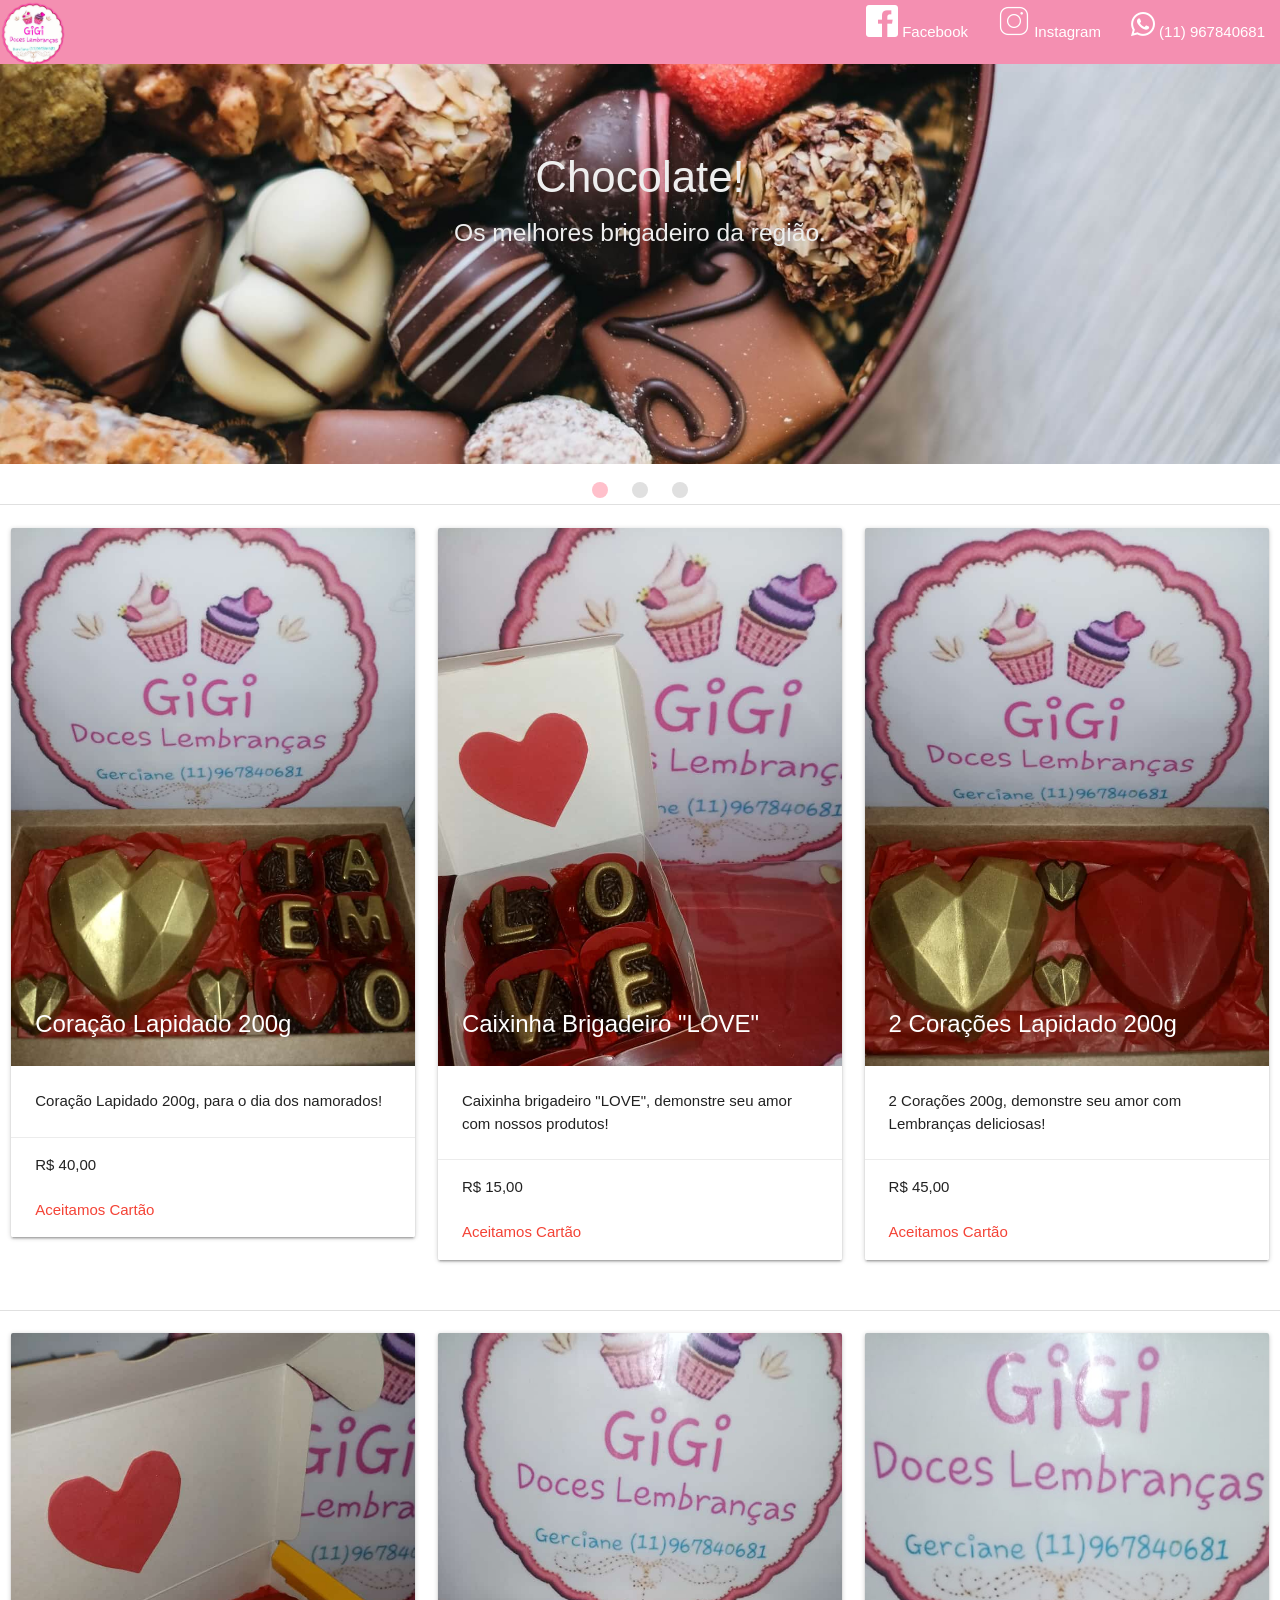
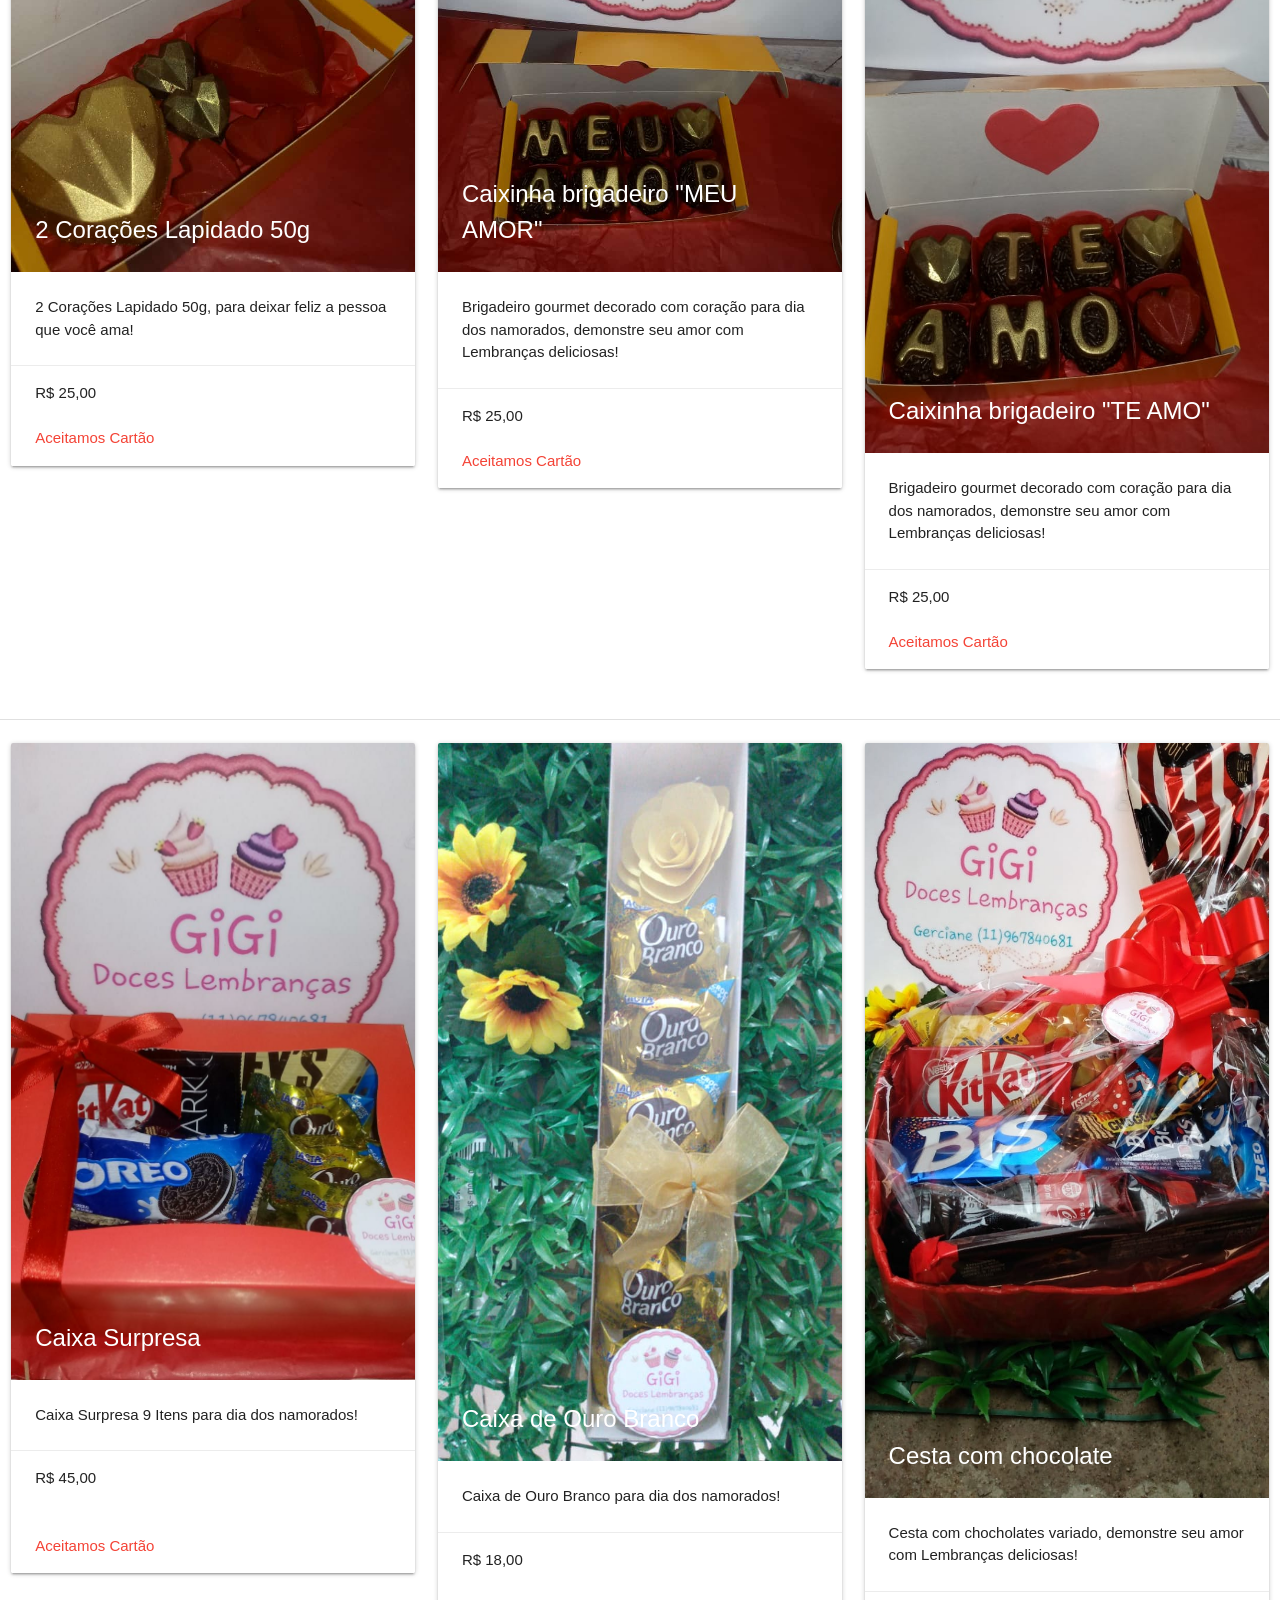
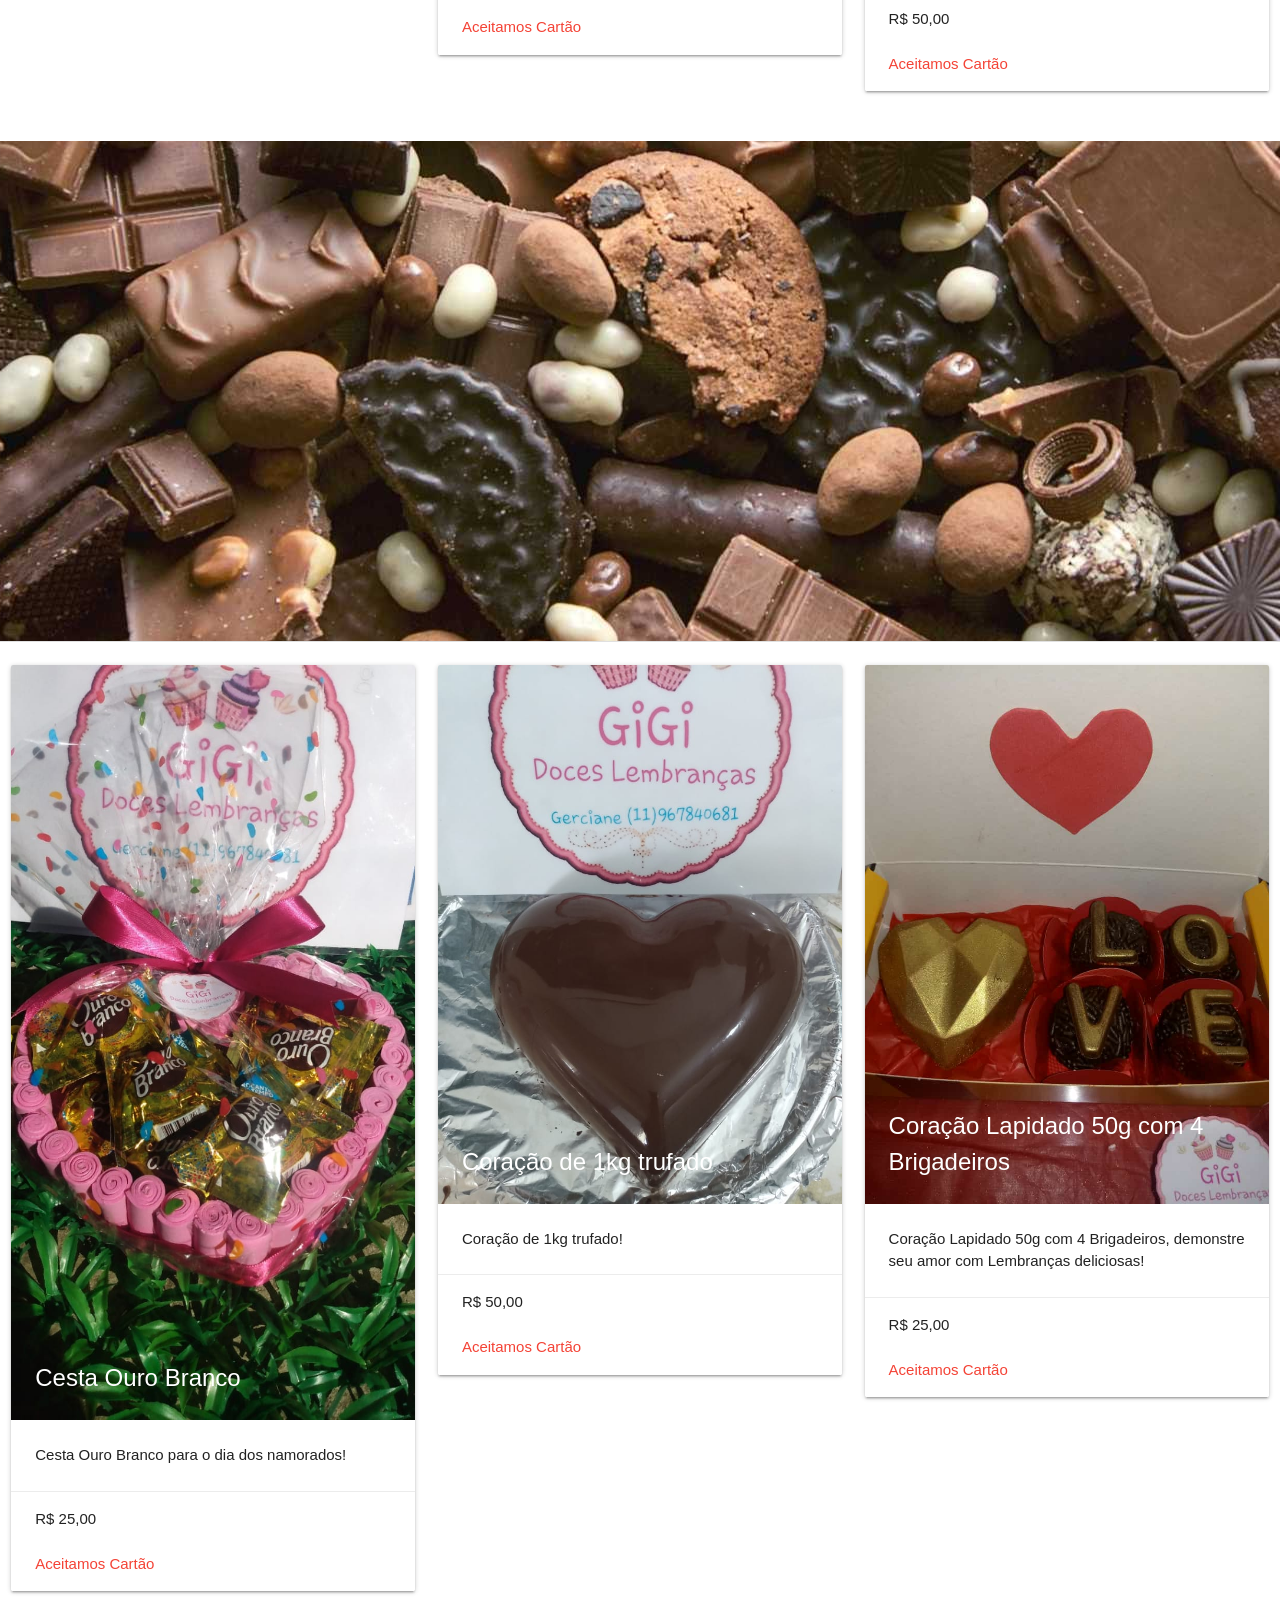
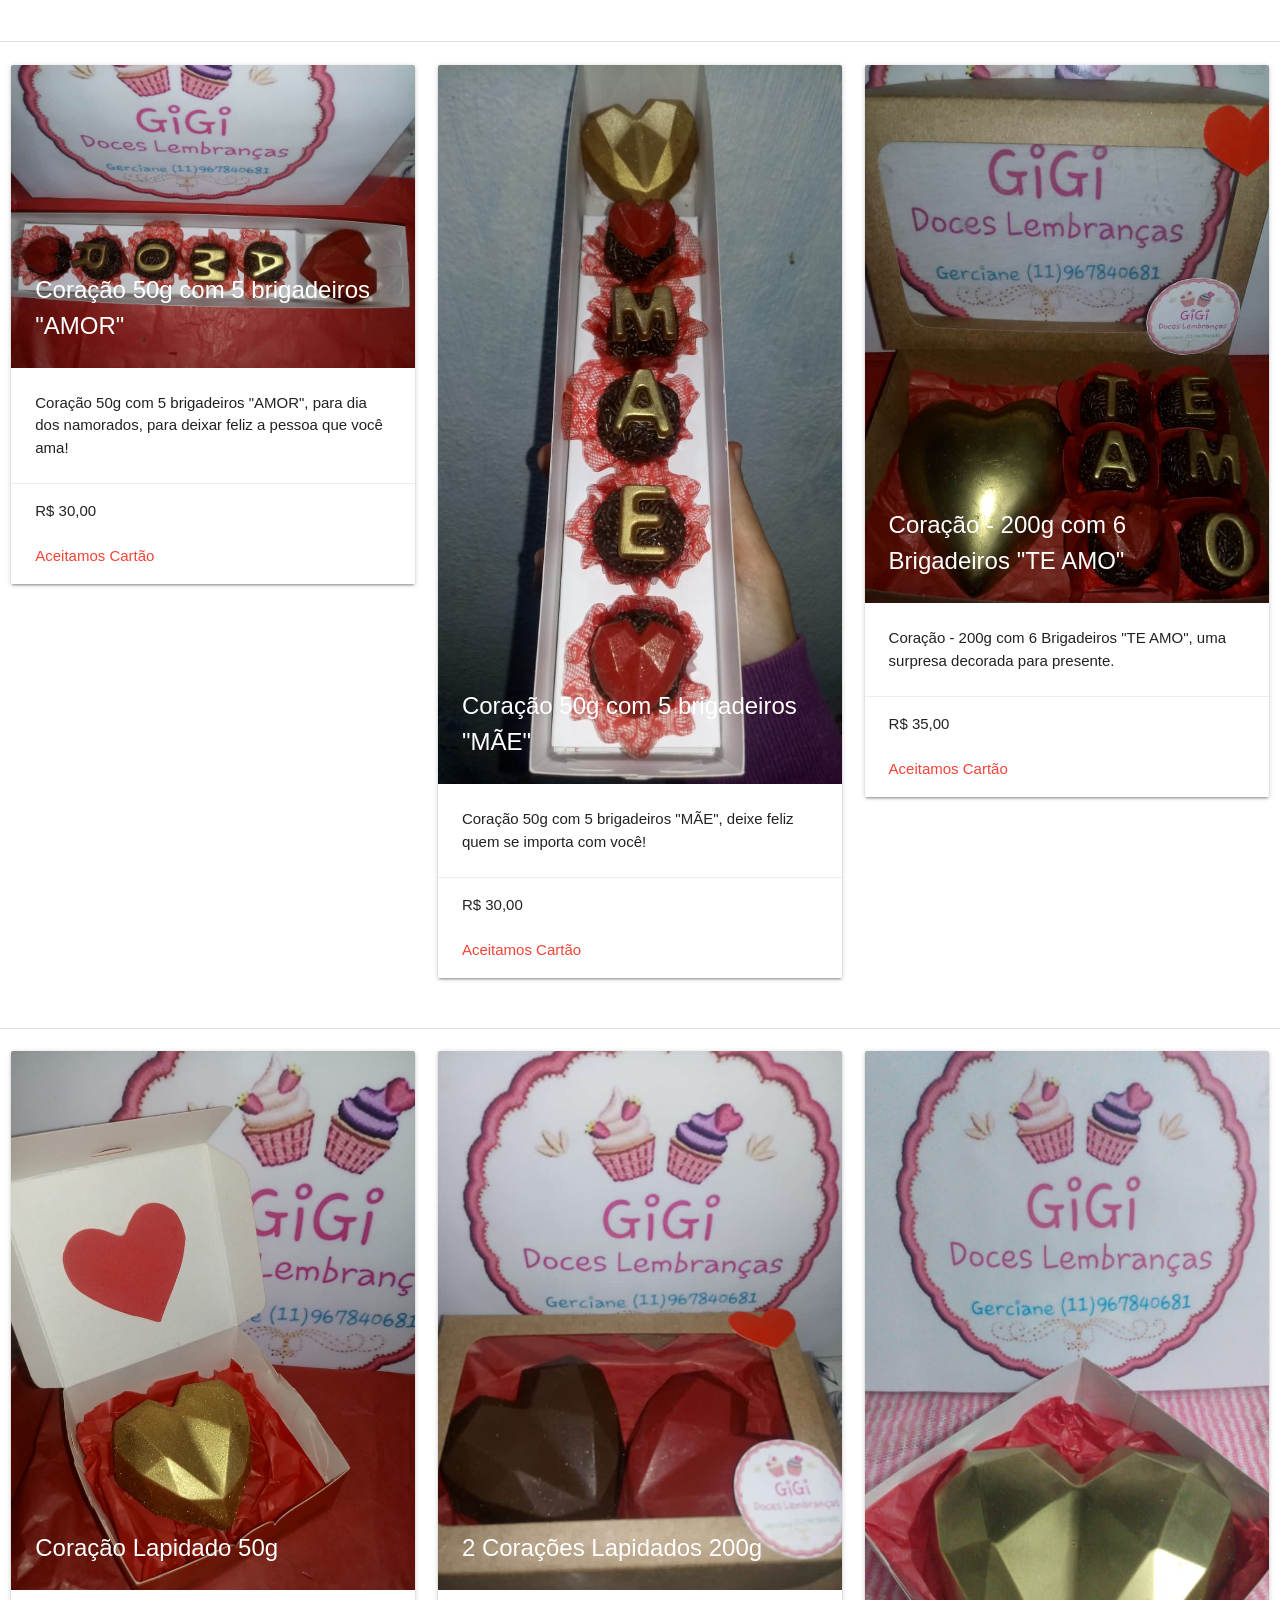
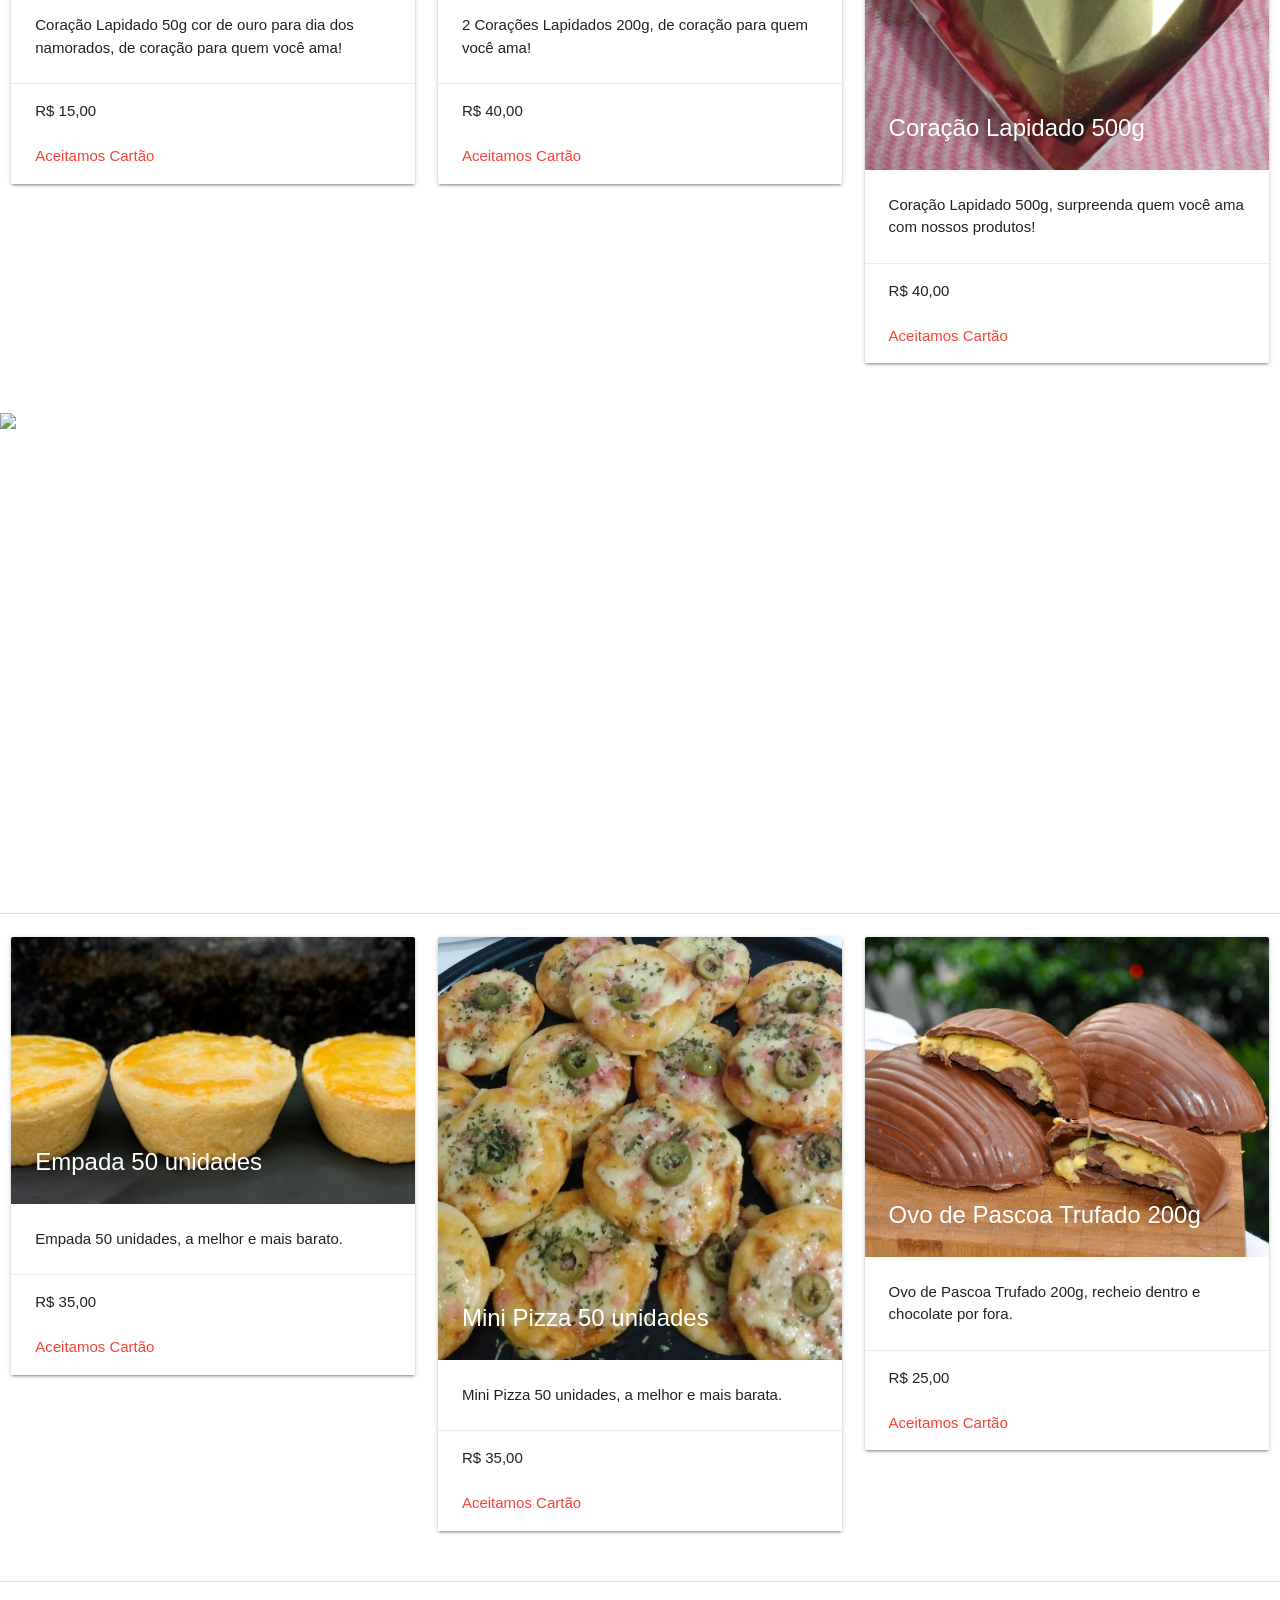
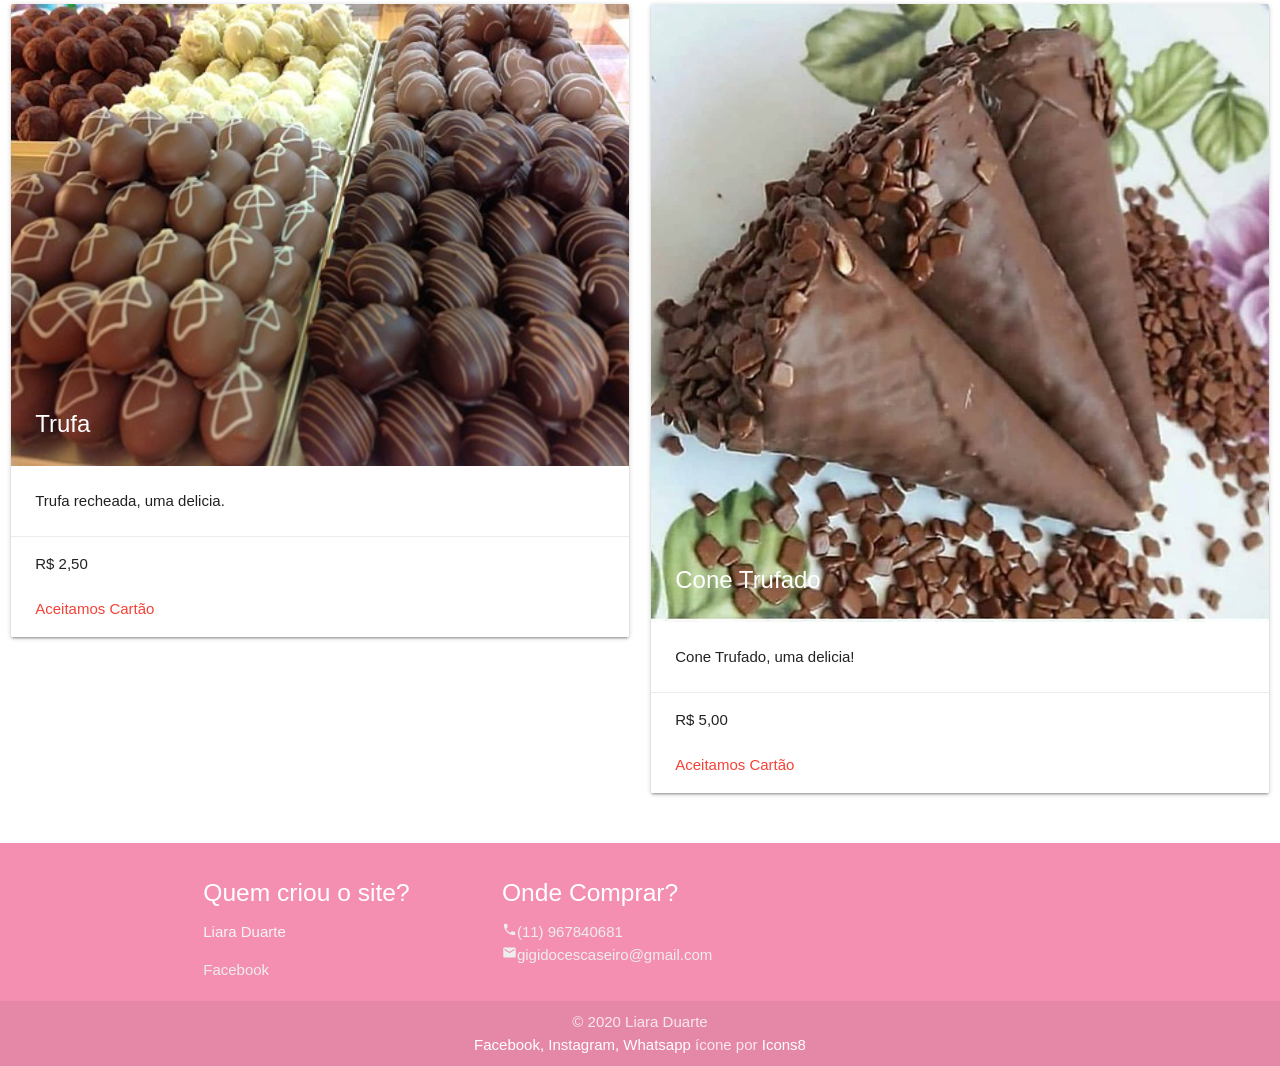
==== commit 3911ee70: "Update index.html" ====
--- a/index.html
+++ b/index.html
@@ -72,7 +72,7 @@
         <div class="slider">
             <ul class="slides">
                 <li>
-                    <img src="/images/carrosel/carrosel-1.jpg">
+                    <img src="./images/carrosel/carrosel-1.jpg">
                     <div class="caption center-align">
                         <h3 class="shadow lighten grey-text text-lighten-3">Chocolate!</h3>
                         <h5 class="shadow lighten grey-text text-lighten-3">Os melhores brigadeiro da região.</h5>
@@ -80,7 +80,7 @@
                 </li>
 
                 <li>
-                    <img src="/images/carrosel/carrosel-2.jpg">
+                    <img src="./images/carrosel/carrosel-2.jpg">
                     <div class="caption left-align">
                         <h3 class="shadow lighten grey-text text-lighten-3">Mais Chocolate</h3>
                         <h5 class="shadow lighten grey-text text-lighten-3">Doces Lembranças para quem você ama.</h5>
@@ -88,7 +88,7 @@
                 </li>
 
                 <li>
-                    <img src="/images/carrosel/carrosel-3.jpeg">
+                    <img src="./images/carrosel/carrosel-3.jpeg">
                     <div class="caption right-align">
                         <h3 class="shadow lighten grey-text text-lighten-3">Chocolate não acaba!</h3>
                         <h5 class="shadow lighten grey-text text-lighten-3">Demonstre seu amor com os melhores doces da região.</h5>
@@ -105,7 +105,7 @@
                 <div class="col s12 m4 l4">
                     <div class="card">
                         <div class="card-image">
-                            <img src="/images/menu/01.3 coraçoes 200g - 6 brigadeiros.jpeg">
+                            <img src="./images/menu/01.3 coraçoes 200g - 6 brigadeiros.jpeg">
                             <span class="card-title">Coração Lapidado 200g</span>
                         </div>
                         <div class="card-content">
@@ -275,7 +275,7 @@
 
         <!-- parallax -->
         <div class="parallax-container">
-            <div class="parallax"><img src="/images/parallax/parallax-1.jpg">
+            <div class="parallax"><img src="./images/parallax/parallax-1.jpg">
             </div>
         </div>
 
@@ -288,7 +288,7 @@
                 <div class="col s12 m4 l4">
                     <div class="card">
                         <div class="card-image">
-                            <img src="/images/menu/10.cesta-coração-recheio-bombom.jpeg">
+                            <img src="./images/menu/10.cesta-coração-recheio-bombom.jpeg">
                             <span class="card-title">Cesta Ouro Branco</span>
                         </div>
                         <div class="card-content">
@@ -454,7 +454,7 @@
 
         <!-- parallax -->
         <div class="parallax-container">
-            <div class="parallax"><img src="/images/parallax/parallax-2.jpg">
+            <div class="parallax"><img src="./images/parallax/parallax-2.jpg">
             </div>
         </div>
 
@@ -568,9 +568,7 @@
 
                 <div class="col l3 l8 s8">
                     <h5 class="white-text">Onde Comprar?</h5>
-                    <ul>
-                        <li><a class="grey-text text-lighten-3" href="#!"><i class="tiny material-icons">home</i>Jardim
-                                Aracati - São Paulo/SP</a></li>
+                    <ul>                        
                         <li><a class="grey-text text-lighten-3" href="#!"><i class="tiny material-icons">call</i>(11)
                                 967840681</a></li>
                         <li><a class="grey-text text-lighten-3" href="#!"><i
@@ -597,4 +595,4 @@
     <script src="./js/initialization-effect.js"></script>
 </body>
 
-</html>+</html>
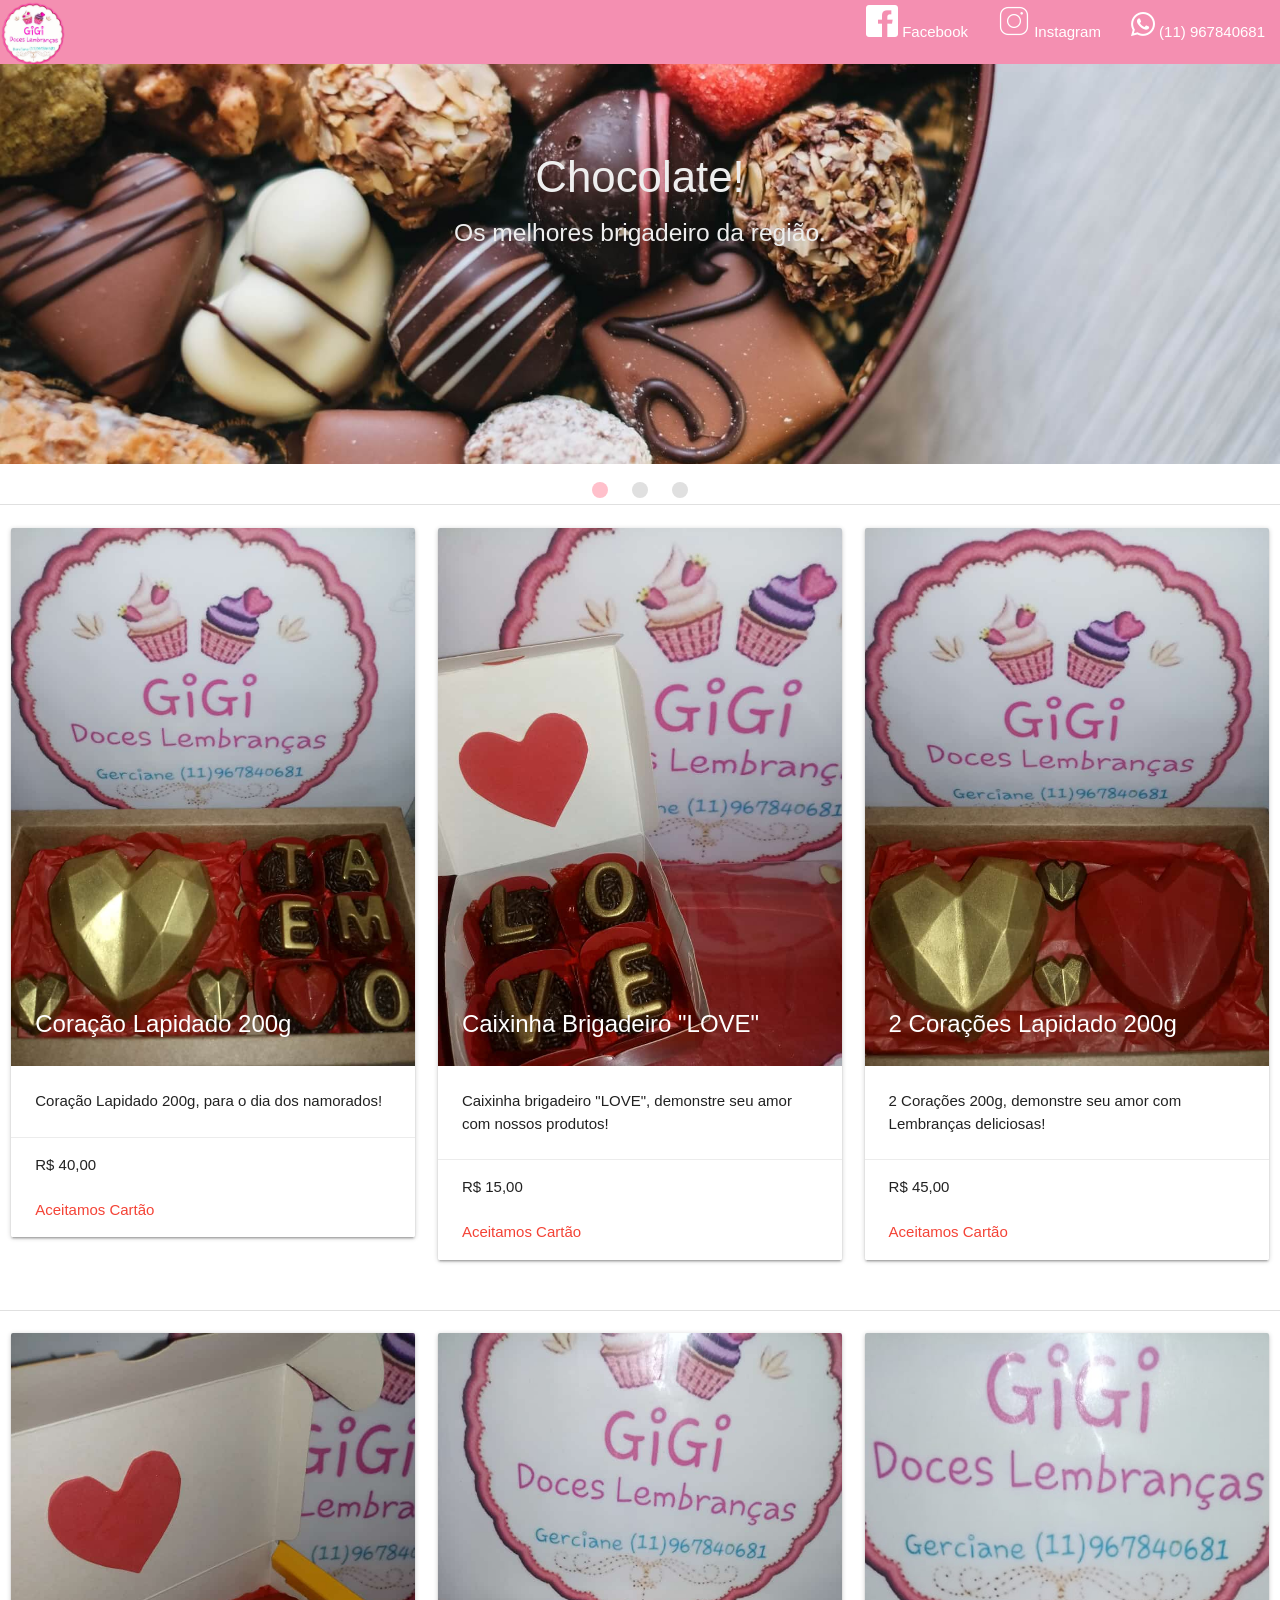
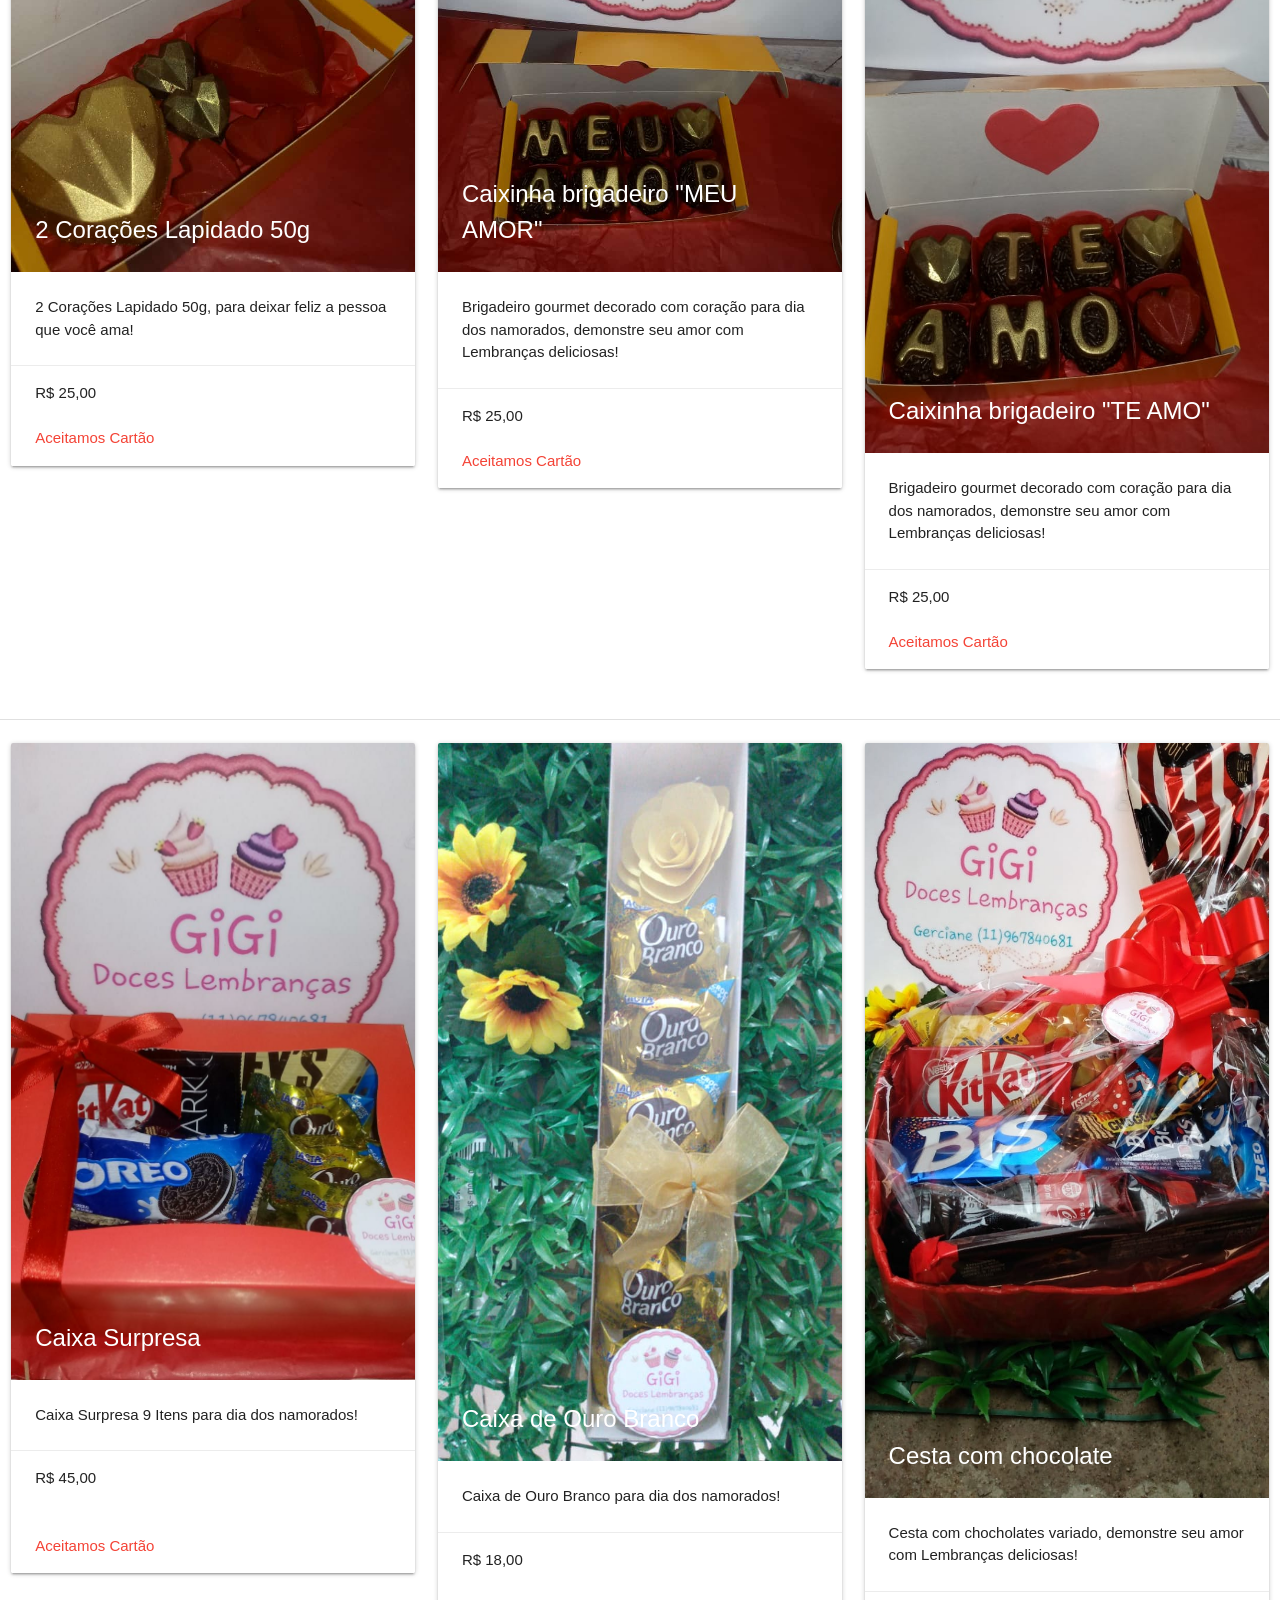
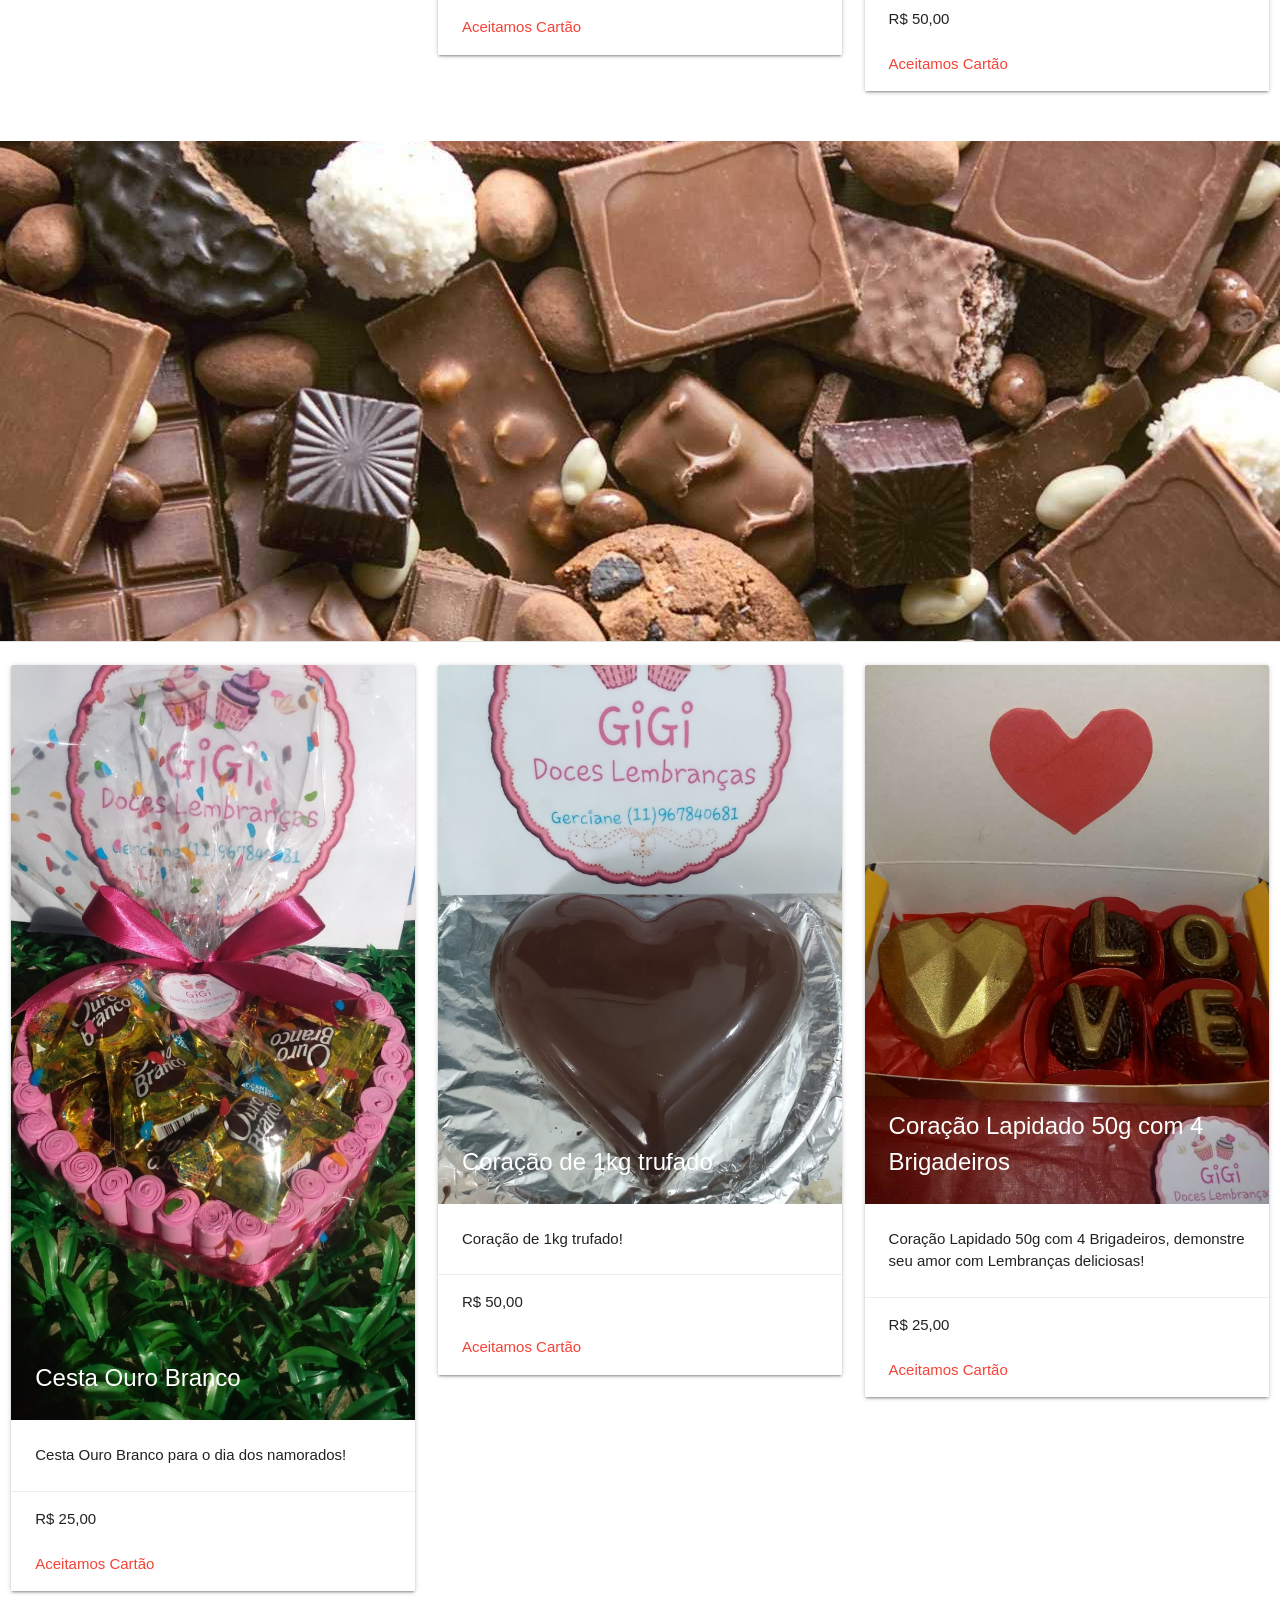
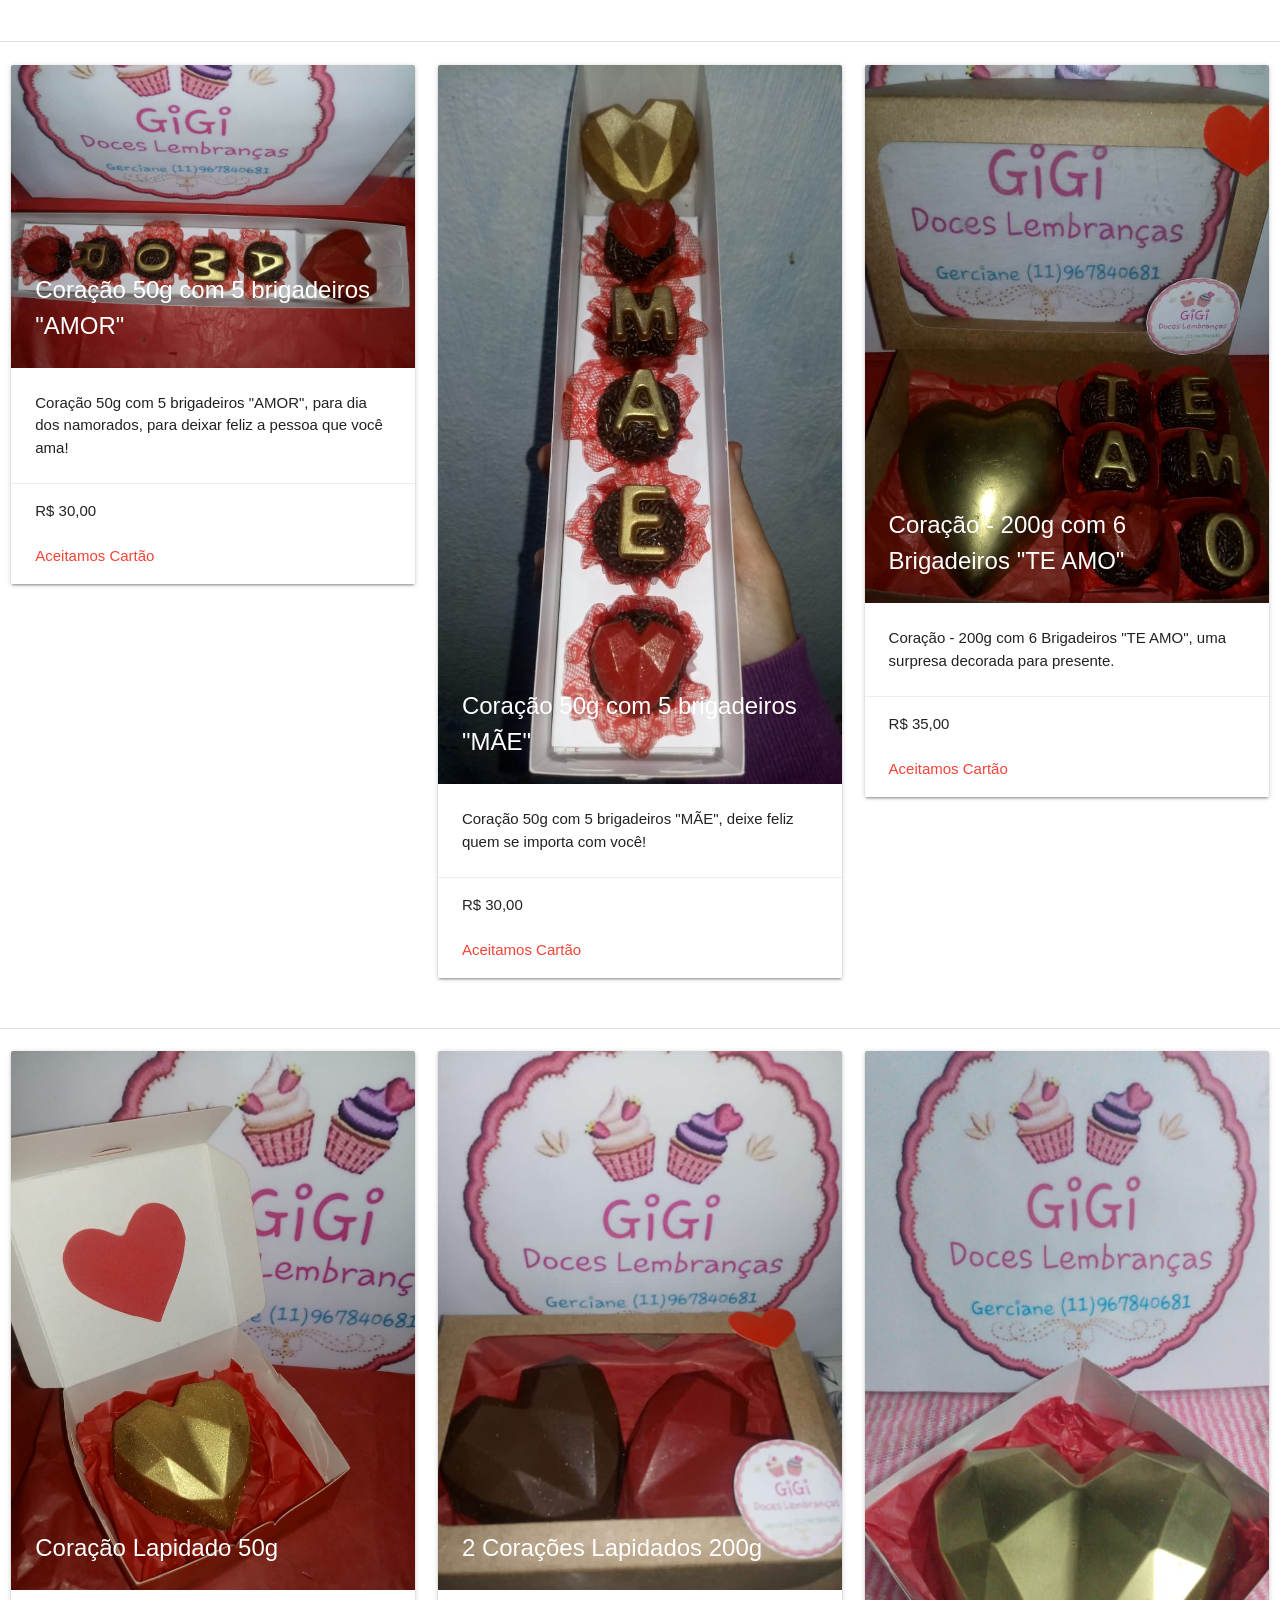
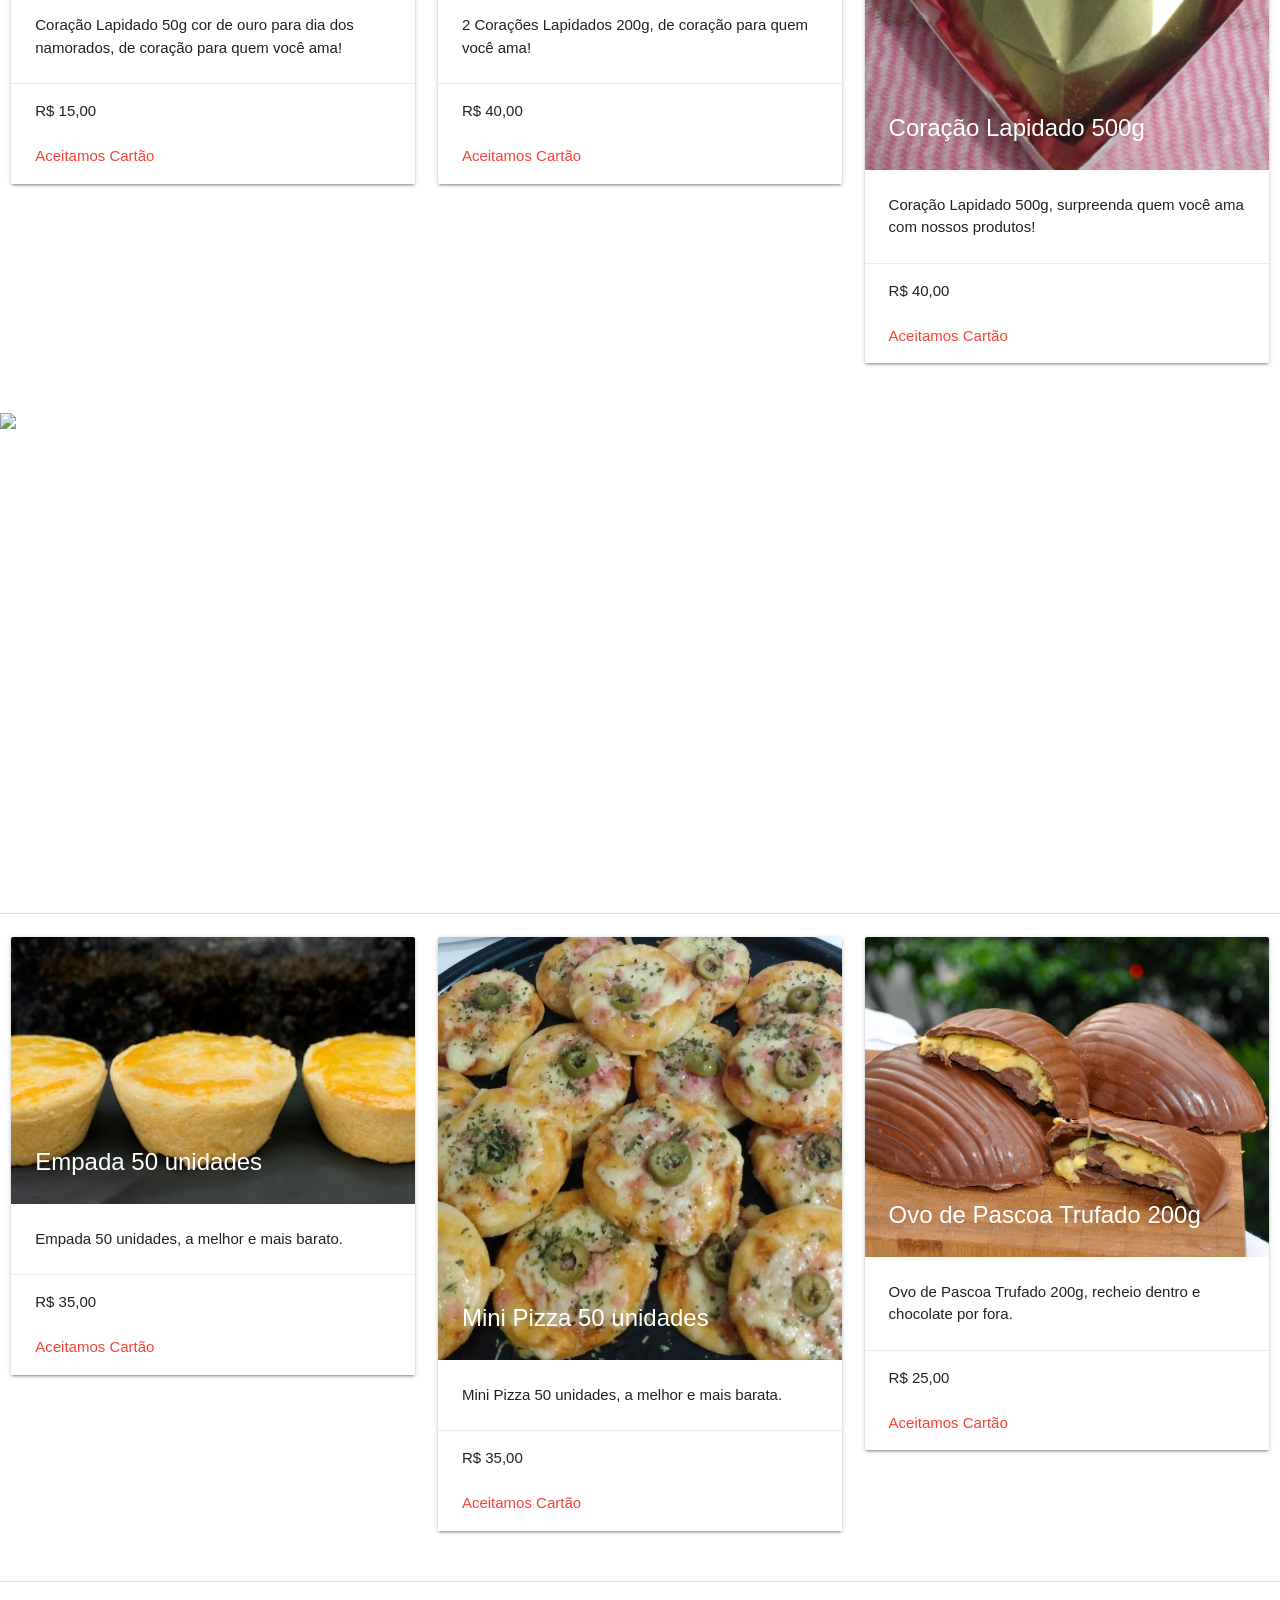
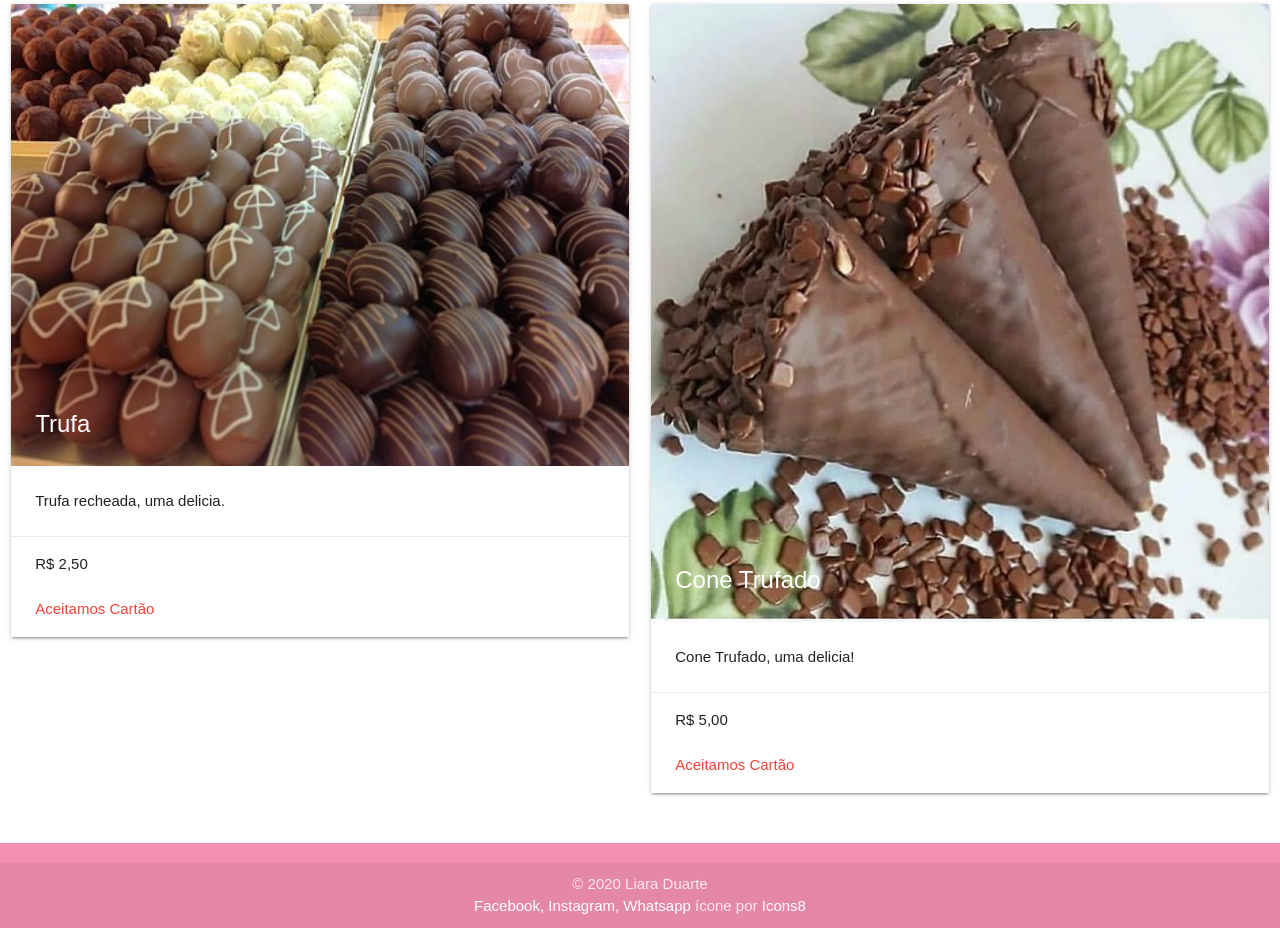
==== commit 6d2293ac: "Update index.html" ====
--- a/index.html
+++ b/index.html
@@ -557,27 +557,7 @@
     </main>
 
     <!-- footer -->
-    <footer class="page-footer pink lighten-3">
-        <div class="container">
-            <div class="row">
-                <div class="col l4 s4">
-                    <h5 class="white-text">Quem criou o site?</h5>
-                    <p class="grey-text text-lighten-4">Liara Duarte</p>
-                    <a class="grey-text text-lighten-3" href="https://www.facebook.com/liara.2.0">Facebook</a>
-                </div>
-
-                <div class="col l3 l8 s8">
-                    <h5 class="white-text">Onde Comprar?</h5>
-                    <ul>                        
-                        <li><a class="grey-text text-lighten-3" href="#!"><i class="tiny material-icons">call</i>(11)
-                                967840681</a></li>
-                        <li><a class="grey-text text-lighten-3" href="#!"><i
-                                    class="tiny material-icons">email</i>gigidocescaseiro@gmail.com</a></li>
-                    </ul>
-                </div>
-            </div>
-        </div>
-
+    <footer class="page-footer pink lighten-3">       
         <div class="footer-copyright">
             <div class="container center">
                 © 2020 Liara Duarte <br>
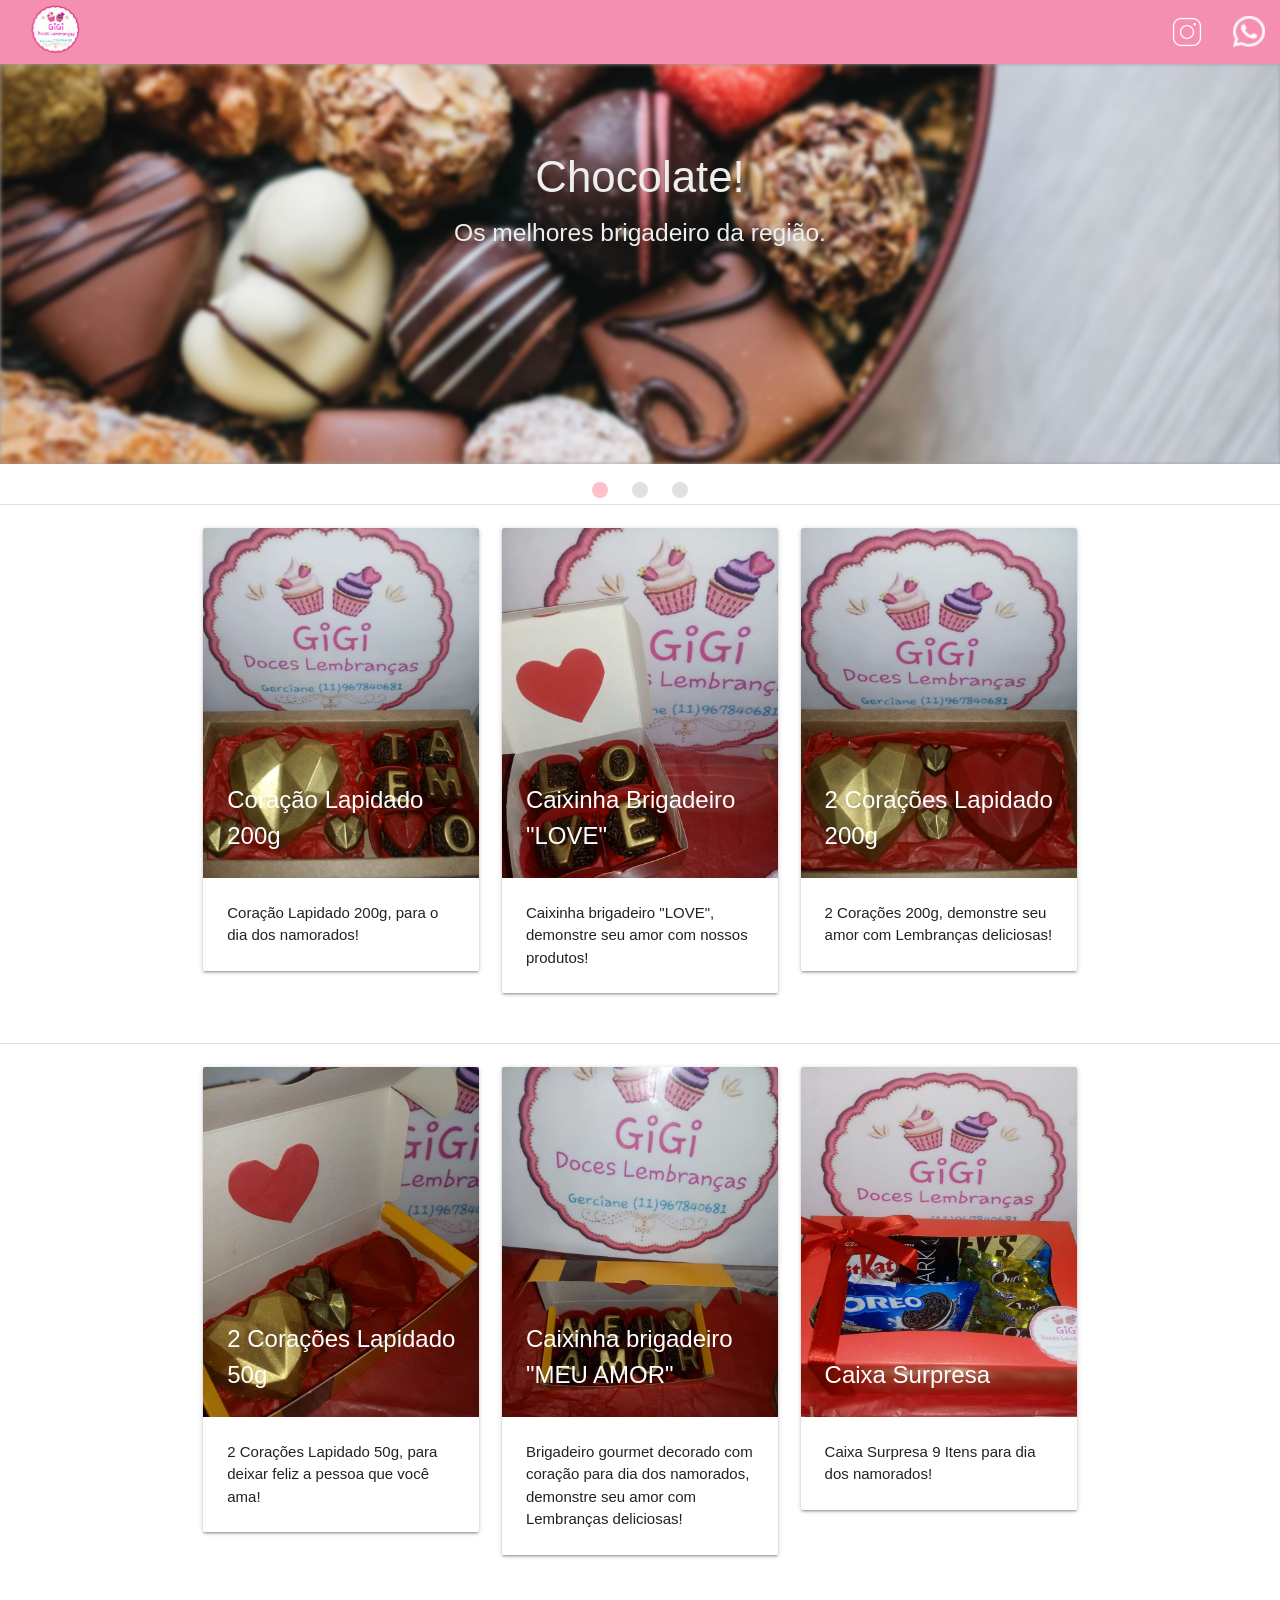
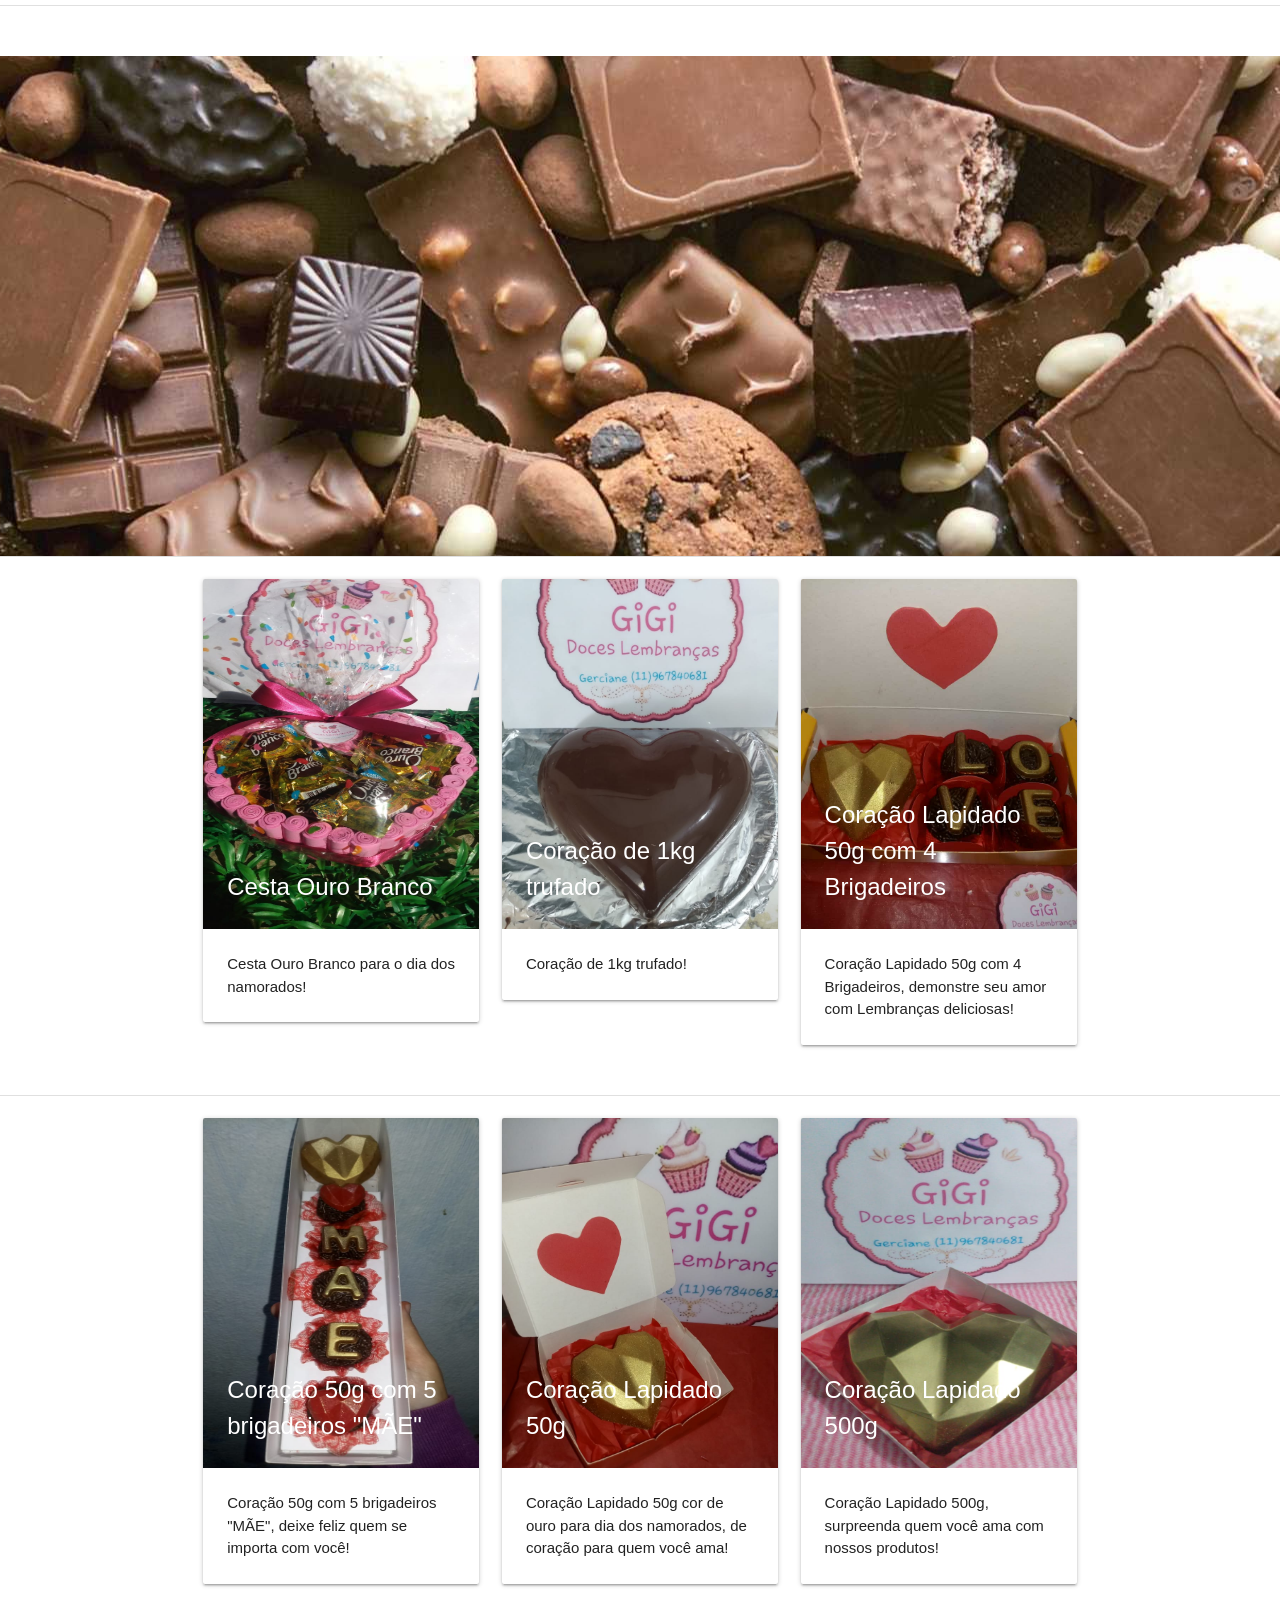
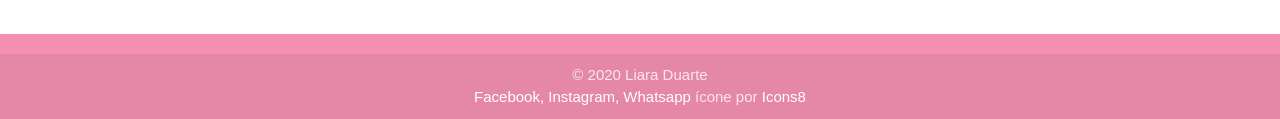
==== commit 3dc6c5f6: "feat: update index" ====
--- a/index.html
+++ b/index.html
@@ -3,7 +3,7 @@
 
 <head>
     <meta charset="UTF-8">
-    <title>Inicio</title>
+    <title>Gigi Doces e Lembranças</title>
     <!--Import Google Icon Font-->
     <link href="https://fonts.googleapis.com/icon?family=Material+Icons" rel="stylesheet">
     <link rel="stylesheet" href="./materialize/css/materialize.min.css">
@@ -13,58 +13,50 @@
     <meta name="viewport" content="width=device-width, initial-scale=1.0" />
 </head>
 
+<style>
+    .nav-wrapper {
+        position: relative;
+        display: flex;
+        align-items: center;
+        justify-content: end;
+    }
+
+    .nav-wrapper .brand-logo {
+        position: absolute;
+        top: 0.2rem;
+        left: 2rem;
+    }
+
+    .blurred {
+        filter: blur(2px);
+    }
+
+    .card-image img {
+        max-height: 350px;
+    }
+</style>
+
 <body>
     <main>
         <!-- navbar -->
         <nav>
             <div class="nav-wrapper pink lighten-3">
-                <a href="index.html" class="brand-logo"><img class="circle" width="65"
-                        src="./images/icons/logo.png"></a>
-
-                <ul id="nav-mobile" class="right hide-on-med-and-down">
+                <a href="index.html" class="brand-logo">
+                    <img class="circle" width="50" src="./images/icons/logo.png">
+                </a>
+
+                <ul style="display: flex; align-items: center;">
                     <li>
-                        <a href="https://www.facebook.com/gerciane.pereira.315"><img
-                                src="./images/icons/facebook-32.png" alt="facebook"> Facebook</a>
+                        <a href="https://www.instagram.com/gigidoceslembrancas" style="display: flex;">
+                            <img src="./images/icons/instagram-32.png" width="32" height="32" alt="instagram">
+                        </a>
                     </li>
                     <li>
-                        <a href="https://www.instagram.com/gigidoceslembrancas"><img src="./images/icons/instagram-32.png"
-                                alt="instagram"> Instagram</a>
-                    </li>
-                    <li>
-                        <a href="https://web.whatsapp.com/"><img src="./images/icons/whatsapp-32.png" alt="whatsapp">
-                            (11)
-                            967840681</a>
+                        <a href="https://web.whatsapp.com/" style="display: flex;">
+                            <img src="./images/icons/whatsapp-32.png" width="32" height="32" alt="whatsapp">
+                        </a>
                     </li>
                 </ul>
-                <!-- sidenav -->
-                <ul id="slide-out" class="sidenav">
-                    <li>
-                        <div class="user-view">
-                            <div class="background">
-                                <img class="materialboxed" width="400" src="./images/menu/side-nav-back.jpg">
-                            </div>
-                            <a href="index.html"><img class="circle" src="./images/icons/logo.png"></a>
-                        </div>
-                    </li>
-                    <li>
-                        <a href="https://www.facebook.com/gerciane.pereira.315"><img
-                                src="./images/icons/facebook-gray-32.png" alt="facebook"> Facebook</a>
-                    </li>
-                    <li>
-                        <a href="https://www.instagram.com/gigidoceslembrancas/"><img
-                                src="./images/icons/instagram-gray-32.png" alt="instagram"> Instagram</a>
-                    </li>
-                    <li>
-                        <a href="https://web.whatsapp.com/"><img src="./images/icons/whatsapp-gray-32.png"
-                                alt="whatsapp"> (11)
-                            967840681</a>
-                    </li>
-                    <li><a id="bottomDiv" class="sidenav-close white-text pink lighten-3" href="index.html">Fechar</a>
-                    </li>
-                </ul>
-                <div id="shmenulinks" class="nav nav-pills collapse">
-                    <a href="#" data-target="slide-out" class="sidenav-trigger"><i class="material-icons">menu</i></a>
-                </div>
             </div>
         </nav>
 
@@ -72,7 +64,7 @@
         <div class="slider">
             <ul class="slides">
                 <li>
-                    <img src="./images/carrosel/carrosel-1.jpg">
+                    <img src="./images/carrosel/carrosel-1.jpg" class="blurred">
                     <div class="caption center-align">
                         <h3 class="shadow lighten grey-text text-lighten-3">Chocolate!</h3>
                         <h5 class="shadow lighten grey-text text-lighten-3">Os melhores brigadeiro da região.</h5>
@@ -80,7 +72,7 @@
                 </li>
 
                 <li>
-                    <img src="./images/carrosel/carrosel-2.jpg">
+                    <img src="./images/carrosel/carrosel-2.jpg" class="blurred">
                     <div class="caption left-align">
                         <h3 class="shadow lighten grey-text text-lighten-3">Mais Chocolate</h3>
                         <h5 class="shadow lighten grey-text text-lighten-3">Doces Lembranças para quem você ama.</h5>
@@ -88,10 +80,11 @@
                 </li>
 
                 <li>
-                    <img src="./images/carrosel/carrosel-3.jpeg">
+                    <img src="./images/carrosel/carrosel-3.jpeg" class="blurred">
                     <div class="caption right-align">
                         <h3 class="shadow lighten grey-text text-lighten-3">Chocolate não acaba!</h3>
-                        <h5 class="shadow lighten grey-text text-lighten-3">Demonstre seu amor com os melhores doces da região.</h5>
+                        <h5 class="shadow lighten grey-text text-lighten-3">Demonstre seu amor com os melhores doces da
+                            região.</h5>
                     </div>
                 </li>
             </ul>
@@ -99,7 +92,7 @@
 
         <!-- divider -->
         <div class="divider"></div>
-        <div class="section">
+        <div class="section container">
             <div class="row">
                 <!-- 01 -->
                 <div class="col s12 m4 l4">
@@ -111,10 +104,8 @@
                         <div class="card-content">
                             <p>Coração Lapidado 200g, para o dia dos namorados!</p>
                         </div>
-                        <div class="card-action">
-                            <strong>R$ 40,00 </strong><br>
-                            <strong class="red-text"><br>Aceitamos Cartão</strong>
-                        </div>
+
+
                     </div>
                 </div>
 
@@ -128,10 +119,8 @@
                         <div class="card-content">
                             <p>Caixinha brigadeiro "LOVE", demonstre seu amor com nossos produtos!</p>
                         </div>
-                        <div class="card-action">
-                            <strong>R$ 15,00 </strong><br>
-                            <strong class="red-text"><br>Aceitamos Cartão</strong>
-                        </div>
+
+
                     </div>
                 </div>
 
@@ -145,18 +134,16 @@
                         <div class="card-content">
                             <p>2 Corações 200g, demonstre seu amor com Lembranças deliciosas!</p>
                         </div>
-                        <div class="card-action">
-                            <strong>R$ 45,00</strong> <br>
-                            <strong class="red-text"><br>Aceitamos Cartão</strong>
-                        </div>
-                    </div>
-                </div>
-            </div>
-        </div>
-
-        <!-- divider -->
-        <div class="divider"></div>
-        <div class="section">
+
+
+                    </div>
+                </div>
+            </div>
+        </div>
+
+        <!-- divider -->
+        <div class="divider"></div>
+        <div class="section container">
             <div class="row">
                 <!-- 04 -->
                 <div class="col s12 m4 l4">
@@ -168,10 +155,8 @@
                         <div class="card-content">
                             <p>2 Corações Lapidado 50g, para deixar feliz a pessoa que você ama!</p>
                         </div>
-                        <div class="card-action">
-                            <strong>R$ 25,00</strong><br>
-                            <strong class="red-text"><br>Aceitamos Cartão</strong>
-                        </div>
+
+
                     </div>
                 </div>
 
@@ -186,39 +171,11 @@
                             <p>Brigadeiro gourmet decorado com coração para dia dos namorados, demonstre seu amor com
                                 Lembranças deliciosas!</p>
                         </div>
-                        <div class="card-action">
-                            <strong>R$ 25,00</strong><br>
-                            <strong class="red-text"><br>Aceitamos Cartão</strong>
-                        </div>
-                    </div>
-                </div>
-
-                <!-- 06 -->
-                <div class="col s12 m4 l4">
-                    <div class="card">
-                        <div class="card-image">
-                            <img src="./images/menu/06.8 brigadeiros - te amo.jpeg">
-                            <span class="card-title">Caixinha brigadeiro "TE AMO"</span>
-                        </div>
-                        <div class="card-content">
-                            <p>Brigadeiro gourmet decorado com coração para dia dos namorados, demonstre seu amor com
-                                Lembranças deliciosas!</p>
-                        </div>
-                        <div class="card-action">
-                            <strong>R$ 25,00</strong><br>
-                            <strong class="red-text"><br>Aceitamos Cartão</strong>
-                        </div>
-                    </div>
-                </div>
-            </div>
-        </div>
-
-        <!-- divider -->
-        <div class="divider"></div>
-        <div class="section">
-            <div class="row">
-
-                <!-- 07 -->
+
+
+                    </div>
+                </div>
+
                 <div class="col s12 m4 l4">
                     <div class="card">
                         <div class="card-image">
@@ -228,49 +185,19 @@
                         <div class="card-content">
                             <p>Caixa Surpresa <strong>9 Itens</strong> para dia dos namorados!</p>
                         </div>
-                        <div class="card-action">
-                            <strong>R$ 45,00 </strong><br>
-                            <br>
-                            <strong class="red-text"><br>Aceitamos Cartão</strong>
-                        </div>
-                    </div>
-                </div>
-
-                <!-- 08 -->
-                <div class="col s12 m4 l4">
-                    <div class="card">
-                        <div class="card-image">
-                            <img src="./images/menu/08.caixinha-oito-bombom.jpeg">
-                            <span class="card-title">Caixa de Ouro Branco</span>
-                        </div>
-                        <div class="card-content">
-                            <p>Caixa de Ouro Branco para dia dos namorados!</p>
-                        </div>
-                        <div class="card-action">
-                            <strong>R$ 18,00</strong><br>
-                            <br>
-                            <strong class="red-text"><br>Aceitamos Cartão</strong>
-                        </div>
-                    </div>
-                </div>
-
-                <!-- 09-->
-                <div class="col s12 m4 l4">
-                    <div class="card">
-                        <div class="card-image">
-                            <img src="./images/menu/09.cesta.jpeg">
-                            <span class="card-title">Cesta com chocolate</span>
-                        </div>
-                        <div class="card-content">
-                            <p>Cesta com chocholates variado, demonstre seu amor com Lembranças deliciosas!</p>
-                        </div>
-                        <div class="card-action">
-                            <strong>R$ 50,00</strong><br>
-                            <strong class="red-text"><br>Aceitamos Cartão</strong>
-                        </div>
-                    </div>
-                </div>
-            </div>
+                    </div>
+                </div>
+            </div>
+        </div>
+
+        <!-- divider -->
+        <div class="divider"></div>
+        <div class="section">
+            <div class="row">
+
+            </div>
+        </div>
+        </div>
         </div>
 
         <!-- parallax -->
@@ -281,7 +208,7 @@
 
         <!-- divider -->
         <div class="divider"></div>
-        <div class="section">
+        <div class="section container">
             <div class="row">
 
                 <!-- 10 -->
@@ -294,15 +221,11 @@
                         <div class="card-content">
                             <p>Cesta Ouro Branco para o dia dos namorados!</p>
                         </div>
-                        <div class="card-action">
-                            <strong>R$ 25,00 </strong><br>
-                            <strong class="red-text"><br>Aceitamos Cartão</strong>
-                        </div>
-                    </div>
-                </div>
-
-                 <!-- 20 -->
-                 <div class="col s12 m4 l4">
+                    </div>
+                </div>
+
+                <!-- 20 -->
+                <div class="col s12 m4 l4">
                     <div class="card">
                         <div class="card-image">
                             <img src="./images/menu/20.coracao-chocolate.jpeg">
@@ -311,10 +234,8 @@
                         <div class="card-content">
                             <p>Coração de 1kg trufado!</p>
                         </div>
-                        <div class="card-action">
-                            <strong>R$ 50,00</strong><br>
-                            <strong class="red-text"><br>Aceitamos Cartão</strong>
-                        </div>
+
+
                     </div>
                 </div>
 
@@ -328,36 +249,17 @@
                         <div class="card-content">
                             <p>Coração Lapidado 50g com 4 Brigadeiros, demonstre seu amor com Lembranças deliciosas!</p>
                         </div>
-                        <div class="card-action">
-                            <strong>R$ 25,00</strong><br>
-                            <strong class="red-text"><br>Aceitamos Cartão</strong>
-                        </div>
-                    </div>
-                </div>
-            </div>
-        </div>
-
-        <!-- divider -->
-        <div class="divider"></div>
-        <div class="section">
-            <div class="row">
-                <!-- 13 -->
-                <div class="col s12 m4 l4">
-                    <div class="card">
-                        <div class="card-image">
-                            <img src="./images/menu/13.coração 50g - 5 brigadeiros - amor.jpeg">
-                            <span class="card-title">Coração 50g com 5 brigadeiros "AMOR"</span>
-                        </div>
-                        <div class="card-content">
-                            <p>Coração 50g com 5 brigadeiros "AMOR", para dia dos namorados, para deixar feliz a pessoa que você ama!</p>
-                        </div>
-                        <div class="card-action">
-                            <strong>R$ 30,00</strong><br>
-                            <strong class="red-text"><br>Aceitamos Cartão</strong>
-                        </div>
-                    </div>
-                </div>
-
+
+
+                    </div>
+                </div>
+            </div>
+        </div>
+
+        <!-- divider -->
+        <div class="divider"></div>
+        <div class="section container">
+            <div class="row">
                 <!-- 14 -->
                 <div class="col s12 m4 l4">
                     <div class="card">
@@ -368,37 +270,11 @@
                         <div class="card-content">
                             <p>Coração 50g com 5 brigadeiros "MÃE", deixe feliz quem se importa com você!</p>
                         </div>
-                        <div class="card-action">
-                            <strong>R$ 30,00</strong><br>
-                            <strong class="red-text"><br>Aceitamos Cartão</strong>
-                        </div>
-                    </div>
-                </div>
-
-                <!-- 15 -->
-                <div class="col s12 m4 l4">
-                    <div class="card">
-                        <div class="card-image">
-                            <img src="./images/menu/15.coração 200g - 6 brigadeiro .jpeg">
-                            <span class="card-title">Coração - 200g com 6 Brigadeiros "TE AMO"</span>
-                        </div>
-                        <div class="card-content">
-                            <p>Coração - 200g com 6 Brigadeiros "TE AMO", uma surpresa decorada para presente.</p>
-                        </div>
-                        <div class="card-action">
-                            <strong>R$ 35,00</strong><br>
-                            <strong class="red-text"><br>Aceitamos Cartão</strong>
-                        </div>
-                    </div>
-                </div>
-            </div>
-        </div>
-
-        <!-- divider -->
-        <div class="divider"></div>
-        <div class="section">
-            <div class="row">        
-                <!-- 17 -->
+
+
+                    </div>
+                </div>
+
                 <div class="col s12 m4 l4">
                     <div class="card">
                         <div class="card-image">
@@ -409,27 +285,6 @@
                             <p>Coração Lapidado 50g cor de ouro para dia dos namorados,
                                 de coração para quem você ama!</p>
                         </div>
-                        <div class="card-action">
-                            <strong>R$ 15,00</strong><br>                            
-                            <strong class="red-text"><br>Aceitamos Cartão</strong>
-                        </div>
-                    </div>
-                </div>  
-                
-                 <!-- 19 -->
-                 <div class="col s12 m4 l4">
-                    <div class="card">
-                        <div class="card-image">
-                            <img src="./images/menu/19.coração-400g.jpeg">
-                            <span class="card-title">2 Corações Lapidados 200g</span>
-                        </div>
-                        <div class="card-content">
-                            <p>2 Corações Lapidados 200g, de coração para quem você ama!</p>
-                        </div>
-                        <div class="card-action">
-                            <strong>R$ 40,00</strong><br>
-                            <strong class="red-text"><br>Aceitamos Cartão</strong>
-                        </div>
                     </div>
                 </div>
 
@@ -443,121 +298,14 @@
                         <div class="card-content">
                             <p>Coração Lapidado 500g, surpreenda quem você ama com nossos produtos!</p>
                         </div>
-                        <div class="card-action">
-                            <strong>R$ 40,00</strong><br>
-                            <strong class="red-text"><br>Aceitamos Cartão</strong>
-                        </div>
-                    </div>
-                </div>
-            </div>
-        </div>
-
-        <!-- parallax -->
-        <div class="parallax-container">
-            <div class="parallax"><img src="./images/parallax/parallax-2.jpg">
-            </div>
-        </div>
-
-        <div class="divider"></div>
-        <div class="section">
-            <div class="row">
-                <!-- 22 -->
-                <div class="col s12 m4 l4">
-                    <div class="card">
-                        <div class="card-image">
-                            <img src="./images/menu/22.empada.jpg">
-                            <span class="card-title">Empada 50 unidades</span>
-                        </div>
-                        <div class="card-content">
-                            <p>Empada 50 unidades, a melhor e mais barato.</p>
-                        </div>
-                        <div class="card-action">
-                            <strong>R$ 35,00</strong><br>
-                            <strong class="red-text"><br>Aceitamos Cartão</strong>
-                        </div>
-                    </div>
-                </div>
-
-                <!-- 23 -->
-                <div class="col s12 m4 l4">
-                    <div class="card">
-                        <div class="card-image">
-                            <img src="./images/menu/23.mini-pizza.jpeg">
-                            <span class="card-title">Mini Pizza 50 unidades</span>
-                        </div>
-                        <div class="card-content">
-                            <p>Mini Pizza 50 unidades, a melhor e mais barata.</p>
-                        </div>
-                        <div class="card-action">
-                            <strong>R$ 35,00</strong><br>
-                            <strong class="red-text"><br>Aceitamos Cartão</strong>
-                        </div>
-                    </div>
-                </div>
-
-                <!-- 24 -->
-                <div class="col s12 m4 l4">
-                    <div class="card">
-                        <div class="card-image">
-                            <img src="./images/menu/24.ovo.jpg">
-                            <span class="card-title">Ovo de Pascoa Trufado 200g</span>
-                        </div>
-                        <div class="card-content">
-                            <p>Ovo de Pascoa Trufado 200g, recheio dentro e chocolate por fora.</p>
-                        </div>
-                        <div class="card-action">
-                            <strong>R$ 25,00</strong><br>
-                            <strong class="red-text"><br>Aceitamos Cartão</strong>
-                        </div>
-                    </div>
-                </div>
-            </div>
-        </div>
-
-        <div class="divider"></div>
-        <div class="section">
-            <div class="row">                
-
-                <!-- 26 -->
-                <div class="col s12 m6 l6">
-                    <div class="card">
-                        <div class="card-image">
-                            <img src="./images/menu/26.trufa.jpg">
-                            <span class="card-title">Trufa</span>
-                        </div>
-                        <div class="card-content">
-                            <p>Trufa recheada, uma delicia.</p>
-                        </div>
-                        <div class="card-action">
-                            <strong>R$ 2,50</strong><br>
-                            <strong class="red-text"><br>Aceitamos Cartão</strong>
-                        </div>
-                    </div>
-                </div>   
-                
-                <!-- 11 -->
-                <div class="col s12 m6 l6">
-                    <div class="card">
-                        <div class="card-image">
-                            <img src="./images/menu/11.cone.jpg">
-                            <span class="card-title">Cone Trufado</span>
-                        </div>
-                        <div class="card-content">
-                            <p>Cone Trufado, uma delicia!</p>
-                        </div>
-                        <div class="card-action">
-                            <strong>R$ 5,00 </strong><br>
-                            <strong class="red-text"><br>Aceitamos Cartão</strong>
-                        </div>
-                    </div>
-                </div>
-            </div>
-        </div>
+                    </div>
+                </div>
+            </div>
         </div>
     </main>
 
     <!-- footer -->
-    <footer class="page-footer pink lighten-3">       
+    <footer class="page-footer pink lighten-3">
         <div class="footer-copyright">
             <div class="container center">
                 © 2020 Liara Duarte <br>
@@ -575,4 +323,4 @@
     <script src="./js/initialization-effect.js"></script>
 </body>
 
-</html>
+</html>
